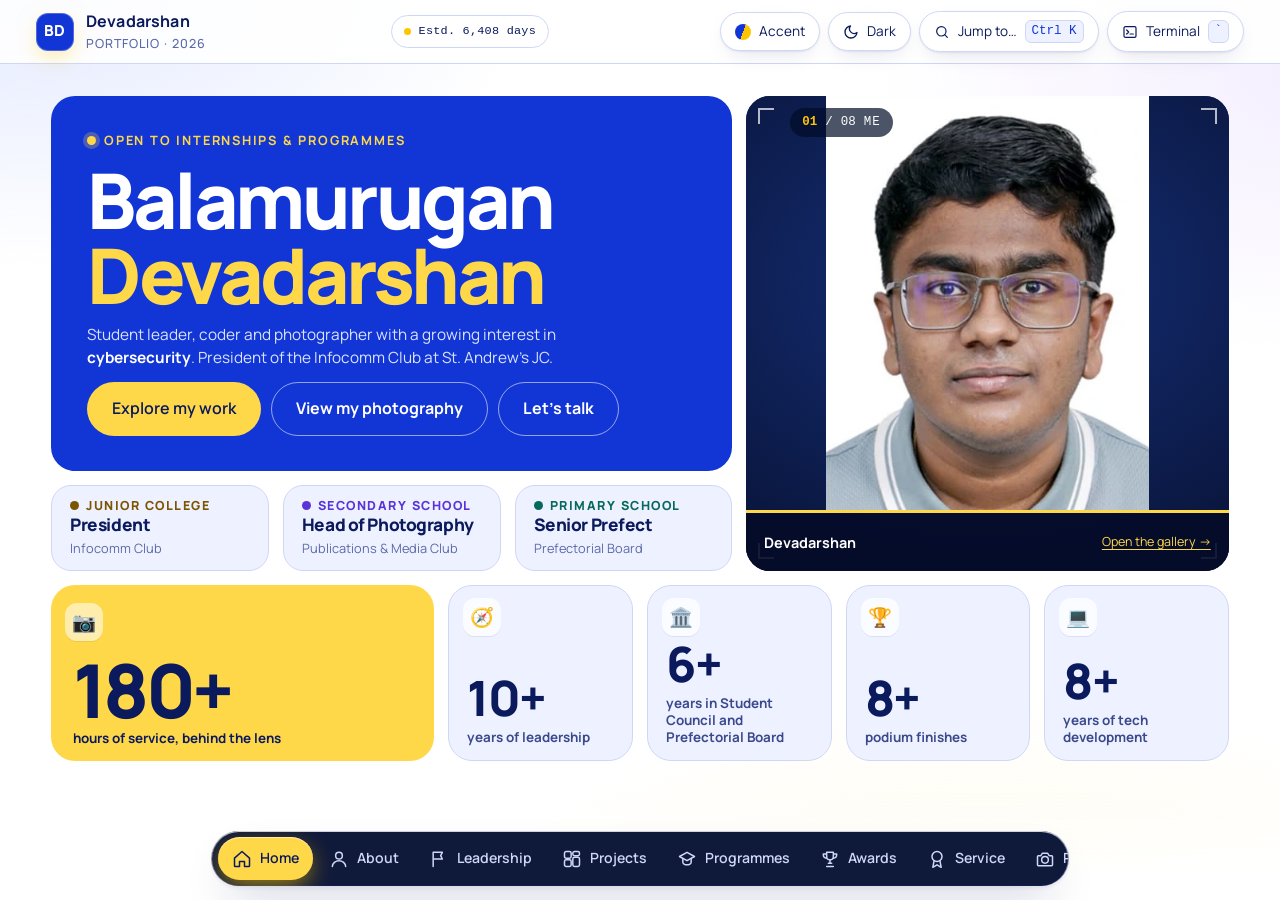
==== index.html @ d64612cb "Projects: add a colour and icon for each repository" ====
<!DOCTYPE html>
<html lang="en" class="no-js">
<head>
<script>try{var s=localStorage.getItem("theme");if(s==="dark"||(!s&&matchMedia("(prefers-color-scheme: dark)").matches))document.documentElement.dataset.theme="dark"}catch(e){}</script>
<meta charset="utf-8">
<meta name="viewport" content="width=device-width, initial-scale=1, viewport-fit=cover">
<script>try{var A={royal:["#1236d6","18,54,214","#fdc500","253,197,0"],emerald:["#0a7a55","10,122,85","#ffd166","255,209,102"],violet:["#6d28d9","109,40,217","#fbbf24","251,191,36"],crimson:["#c81d3a","200,29,58","#ffd166","255,209,102"],teal:["#0e7490","14,116,144","#fb923c","251,146,60"],rose:["#be185d","190,24,93","#fcd34d","252,211,77"],slate:["#334155","51,65,85","#38bdf8","56,189,248"],amber:["#b45309","180,83,9","#fde68a","253,230,138"]},k=localStorage.getItem("accent"),c=A[k];if(c&&k!=="royal"){var s=document.documentElement.style;s.setProperty("--brand",c[0]);s.setProperty("--brand-rgb",c[1]);s.setProperty("--pop",c[2]);s.setProperty("--pop-rgb",c[3]);s.setProperty("--c1",c[0]);s.setProperty("--c3",c[2])}}catch(e){}</script>
<script>document.documentElement.className='js';try{if(localStorage.getItem("look")!=="classic")document.documentElement.classList.add("px")}catch(e){document.documentElement.classList.add("px")}</script>
<title>Balamurugan Devadarshan | Portfolio: Python, cybersecurity &amp; leadership</title>
<meta name="description" content="Portfolio of Balamurugan Devadarshan (Devadarshan), a Singaporean student at St. Andrew's Junior College, President of the Infocomm Club. Python, cybersecurity, public speaking, photography and a decade of student leadership.">
<meta name="author" content="Balamurugan Devadarshan">
<meta name="keywords" content="Balamurugan Devadarshan, Devadarshan, portfolio, Singapore student, Python, cybersecurity, CTF, Infocomm Club, St. Andrew's Junior College, SG Wayfinder, Casebook 221B, Crack the Password, Focal">
<meta name="theme-color" media="(prefers-color-scheme: light)" content="#ffffff"><meta name="theme-color" media="(prefers-color-scheme: dark)" content="#060b1f"><meta name="color-scheme" content="light dark">
<link rel="apple-touch-icon" href="assets/apple-touch-icon.png">
<link rel="canonical" href="https://devadd2105-max.github.io/">
<link rel="icon" href="assets/favicon.svg" type="image/svg+xml">
<meta property="og:type" content="website">
<meta property="og:site_name" content="Balamurugan Devadarshan">
<meta property="og:title" content="Balamurugan Devadarshan | Portfolio">
<meta property="og:description" content="Python, cybersecurity and leadership. Student at St. Andrew's Junior College, President of the Infocomm Club.">
<meta property="og:url" content="https://devadd2105-max.github.io/">
<meta property="og:image" content="https://devadd2105-max.github.io/assets/og-image.png">
<meta name="twitter:card" content="summary_large_image">
<script type="application/ld+json">
{
  "@context": "https://schema.org",
  "@type": "Person",
  "name": "Balamurugan Devadarshan",
  "alternateName": "Devadarshan",
  "url": "https://devadd2105-max.github.io/",
  "image": "https://devadd2105-max.github.io/moments/devadarshan-portrait.webp",
  "jobTitle": "Student",
  "description": "Student at St. Andrew's Junior College, Singapore. President of the Infocomm Club with an interest in Python, cybersecurity and leadership.",
  "nationality": "Singaporean",
  "alumniOf": [
    { "@type": "CollegeOrUniversity", "name": "St. Andrew's Junior College" },
    { "@type": "School", "name": "Swiss Cottage Secondary School" }
  ],
  "sameAs": ["https://github.com/devadd2105-max"],
  "knowsAbout": ["Python", "Cybersecurity", "Capture the flag", "Leadership", "Photography", "Public speaking"]
}
</script>
<link rel="preconnect" href="https://fonts.googleapis.com"><link rel="preconnect" href="https://fonts.gstatic.com" crossorigin><link rel="stylesheet" href="https://fonts.googleapis.com/css2?family=Manrope:wght@400;500;600;700;800&display=swap">
<link rel="stylesheet" href="style.css?v=fast19">
<link rel="stylesheet" href="polish.css?v=fast19">
</head>
<body>
<a class="skip" href="#main">Skip to content</a>
<canvas id="net" aria-hidden="true"></canvas>

<header class="topbar">
  <a class="brand" href="#home" data-go="home" aria-label="Balamurugan Devadarshan, home">
    <span class="logo">BD</span>
    <span>Devadarshan<small>Portfolio · 2026</small></span>
  </a>
  <span class="est mono" id="est" title="Days since 21 May 2009" aria-label="Established 21 May 2009" hidden><span class="vdot" aria-hidden="true"></span><span id="estt"></span></span>
  <div class="tools">
    <div class="acc"><button class="ibtn" type="button" id="accBtn" aria-label="Choose accent colour" aria-expanded="false" aria-controls="accPop"><span class="acc-dot" aria-hidden="true"></span><span class="lbl">Accent</span></button><div class="acc-pop" id="accPop" role="dialog" aria-label="Accent colour"><h4>Pick your accent</h4><div class="acc-grid" id="accGrid"></div><p class="acc-name" id="accName">Royal</p></div></div>
    <button class="ibtn" type="button" id="themeBtn" aria-label="Switch to dark mode" aria-pressed="false"><svg class="i-moon" viewBox="0 0 24 24" width="16" height="16" fill="none" stroke="currentColor" stroke-width="2" stroke-linecap="round" stroke-linejoin="round" aria-hidden="true"><path d="M21 12.8A9 9 0 1 1 11.2 3a7 7 0 0 0 9.8 9.8z"/></svg><svg class="i-sun" viewBox="0 0 24 24" width="16" height="16" fill="none" stroke="currentColor" stroke-width="2" stroke-linecap="round" stroke-linejoin="round" aria-hidden="true"><circle cx="12" cy="12" r="4"/><path d="M12 2v2M12 20v2M4.9 4.9l1.4 1.4M17.7 17.7l1.4 1.4M2 12h2M20 12h2M4.9 19.1l1.4-1.4M17.7 6.3l1.4-1.4"/></svg><span class="lbl">Dark</span></button>
    <button class="ibtn" type="button" id="openPal" aria-label="Open command menu"><svg class="" viewBox="0 0 24 24" fill="none" stroke="currentColor" stroke-width="1.8" stroke-linecap="round" stroke-linejoin="round" aria-hidden="true"><circle cx="11" cy="11" r="7"/><path d="M20 20l-4-4"/></svg><span class="lbl">Jump to…</span><kbd>Ctrl K</kbd></button>
    <button class="ibtn" type="button" id="openTerm" aria-label="Open terminal" aria-expanded="false" aria-controls="drawer"><svg class="" viewBox="0 0 24 24" fill="none" stroke="currentColor" stroke-width="1.8" stroke-linecap="round" stroke-linejoin="round" aria-hidden="true"><rect x="3" y="4" width="18" height="16" rx="2"/><path d="M7 9l3 3-3 3M12 15h5"/></svg><span class="lbl">Terminal</span><kbd>`</kbd></button>
  </div>
</header>

<main id="main" class="app">

<!-- ============ HOME ============ -->
<section tabindex="-1" class="view active" id="home" data-title="Home" aria-labelledby="hero-title">
  <div class="wrap home">
    <div class="bh">
      <div class="bt bt-name">
        <p class="status"><span class="dot"></span> Open to internships &amp; programmes</p>
        <h1 class="name" id="hero-title"><span class="a" data-scr>Balamurugan</span> <span class="b" data-scr>Devadarshan</span></h1>
        <p class="lead">Student leader, coder and photographer with a growing interest in <strong>cybersecurity</strong>. President of the Infocomm Club at St. Andrew's JC.</p>
        <div class="actions">
          <a class="btn primary mag" href="#projects" data-go="projects">Explore my work</a>
          <a class="btn ghost mag" href="#photography" data-go="photography">View my photography</a>
          <a class="btn ghost mag" href="#contact" data-go="contact">Let's talk</a>
        </div>
      </div>
      <figure class="vf bt-photo" id="vf">
        <div class="vf-frame tilt"><div class="vf-bd" id="vfbd" aria-hidden="true"></div>
          <img class="vfi on" src="moments/devadarshan-portrait.webp" alt="Portrait of Balamurugan Devadarshan in school blazer and tie" style="object-fit:contain;object-position:50% 40%;background:#fff" data-l="Me" data-t="Devadarshan" width="405" height="523" fetchpriority="high" decoding="async"><img class="vfi" src="moments/me-boat.webp" alt="Devadarshan on a mangrove boat tour" style="object-position:50% 42%" data-l="Me" data-t="On a mangrove tour" loading="lazy" decoding="async"><img class="vfi app" src="moments/app-clearway.webp" alt="Screenshot of Clearway, a lunar landing-site planner comparing sites by sunlight and Earth link" style="object-position:50% 50%" data-l="Project" data-t="Clearway · NASA Space Apps 2026" data-go="projects" data-link="See the project" loading="lazy" decoding="async"><img class="vfi" src="photography/best-jellyfish-sm.webp" alt="A swirl of sea nettle jellyfish glowing against a black aquarium" style="object-position:50% 50%" data-l="Featured" data-t="Jellyfish" loading="lazy" decoding="async"><img class="vfi app" src="moments/app-sgwayfinder.webp" alt="Title screen of SG Wayfinder, a Singapore navigation game with a train-line map graphic" style="object-position:50% 50%" data-l="Project" data-t="SG Wayfinder" data-go="projects" data-link="See the project" loading="lazy" decoding="async"><img class="vfi" src="photography/best-clownfish-sm.webp" alt="A clownfish facing the camera against a soft blue background" style="object-position:50% 40%" data-l="Featured" data-t="Clownfish" loading="lazy" decoding="async"><img class="vfi" src="photography/best-bw-tree-sm.webp" alt="Black and white view up into a Supertree walkway at night" style="object-position:50% 50%" data-l="Featured" data-t="Supertree, in black and white" loading="lazy" decoding="async"><img class="vfi" src="photography/temple-gopuram-sm.webp" alt="Colourful sculpted gopuram of a Hindu temple against a deep blue sky" style="object-position:50% 50%" data-l="Heritage" data-t="Gopuram" loading="lazy" decoding="async">
          <i class="cb tl"></i><i class="cb tr"></i><i class="cb bl"></i><i class="cb br"></i>
          <span class="thirds" aria-hidden="true"></span>
          <span class="vf-top mono"><b id="vfn">01</b>/<span id="vfc">08</span> <em id="vfl">Me</em></span>
          <figcaption class="vf-cap"><b id="vft">Devadarshan</b><a href="#photography" data-go="photography">Open the gallery &rarr;</a></figcaption>
          <span class="vf-bar" aria-hidden="true"><i id="vfb"></i></span>
        </div>
      </figure>
      <ul class="bt-roles" aria-label="Featured leadership roles">
        <li><button type="button" class="rcard" data-go="leadership" data-role="0"><span class="mono">Junior College</span><b>President</b><span>Infocomm Club</span></button></li>
        <li><button type="button" class="rcard" data-go="leadership" data-role="3"><span class="mono">Secondary School</span><b>Head of Photography</b><span>Publications &amp; Media Club</span></button></li>
        <li><button type="button" class="rcard" data-go="leadership" data-role="8"><span class="mono">Primary School</span><b>Senior Prefect</b><span>Prefectorial Board</span></button></li>
      </ul>
      <div class="bt bt-big"><span class="em" aria-hidden="true">📷</span><b>180+</b><span class="lab">hours of service, behind the lens</span></div>
      <ul class="bt-stats" aria-label="At a glance">
        <li class="bt"><span class="em" aria-hidden="true">🧭</span><b>10+</b><span class="lab">years of leadership</span></li>
        <li class="bt"><span class="em" aria-hidden="true">🏛️</span><b>6+</b><span class="lab">years in Student Council and Prefectorial Board</span></li>
        <li class="bt"><span class="em" aria-hidden="true">🏆</span><b>8+</b><span class="lab">podium finishes</span></li>
        <li class="bt"><span class="em" aria-hidden="true">💻</span><b>8+</b><span class="lab">years of tech development</span></li>
      </ul>
    </div>
    <p class="visits" data-visits hidden aria-live="polite"><span class="vdot" aria-hidden="true"></span><span class="vtxt"></span></p>
  </div>
</section>

<!-- ============ ABOUT ============ -->
<section tabindex="-1" class="view" id="about" data-title="About" aria-labelledby="about-h">
  <div class="wrap">
    <div class="head"><p class="eyebrow mono">About</p><h2 class="vh2" id="about-h">Who am <em>I</em>?</h2></div>
    <div class="about">
      <div>
        <div class="prose">
          <p>Hi, I'm <strong>Devadarshan</strong>, a student at <strong>St. Andrew's Junior College</strong>. I'm deeply passionate about technology, and I like turning what I learn into things other people can use and enjoy.</p>
          <p>I have a Python background and a growing focus on <strong>cybersecurity</strong>, which I am keen to keep exploring through projects, competitions and, in time, national service.</p>
          <p>The thread through everything I do: I like leading people, learning how systems work, and figuring out how to keep them safe. I've led continuously since 2016, from primary school prefect to President of the Infocomm Club. Away from the screen I'm a prize-winning Tamil speaker, a photographer, a Taekwondo green belt, a beginner guitarist, an avid reader and a proud Holmesian.</p>
        </div>
        <div class="pillars">
          <div class="card"><h3>Lead</h3><p>Prefect, Student Council, class committees and now Infocomm Club President.</p></div>
          <div class="card"><h3>Build</h3><p>Python projects, web apps and games such as SG Wayfinder, Casebook 221B and Focal.</p></div>
          <div class="card"><h3>Speak</h3><p>Tamil and English speech, storytelling and event hosting.</p></div>
        </div>
        <ul class="chips" aria-label="Skills and interests"><li>Python</li><li>Cybersecurity</li><li>JavaScript</li><li>Public speaking</li><li>Team leadership</li><li>People management</li><li>Duty rotation planning</li><li>Photography</li><li>Reading</li></ul>
      </div>
      <div class="aside"><figure class="card portrait"><img src="moments/devadarshan-portrait.webp" width="413" height="531" alt="Portrait of Balamurugan Devadarshan, wearing glasses and a grey polo shirt" decoding="async" fetchpriority="low"><figcaption><b>Balamurugan Devadarshan</b><span>St. Andrew's Junior College, Singapore</span></figcaption></figure><div class="card code" aria-label="Profile as code">
        <div class="hud-bar"><i></i><i></i><i></i><span>profile.py</span></div>
<pre class="mono"><span class="c"># profile.py</span>
<span class="kw">class</span> <span class="fn">Devadarshan</span>:
    school   = <span class="s">"St. Andrew's JC"</span>
    leads    = <span class="s">"Infocomm Club"</span>
    language = <span class="s">"Python"</span>
    focus    = [<span class="s">"cybersecurity"</span>,
                <span class="s">"leadership"</span>]
    goal     = <span class="s">"cybersecurity and technology"</span>

    <span class="kw">def</span> <span class="fn">available</span>(self):
        <span class="kw">return</span> <span class="s">"internships, programmes"</span>

<span class="c">&gt;&gt;&gt;</span> Devadarshan().available()
<span class="ok">'internships, programmes'</span></pre>
      </div></div>
    </div>
    <div class="me-grid">
      <div class="card edu">
        <span class="lab mono">Education</span>
        <ul class="edu-l">
          <li><b>St. Andrew's Junior College</b><small class="mono">2026 &ndash; present</small><span>H2 Chemistry, H2 Mathematics, H2 Physics, H1 Economics, H1 General Paper</span></li>
          <li><b>Swiss Cottage Secondary School</b><small class="mono">2022 &ndash; 2025</small></li>
          <li><b>Dazhong Primary School</b><small class="mono">to 2021</small></li>
        </ul>
      </div>
      <div class="card mm">
        <span class="lab mono">What makes me, me</span>
        <div class="fchips tabs" role="tablist" aria-label="About me" id="mmt">
          <button type="button" role="tab" aria-selected="true" aria-controls="mm0" id="mt0">Interests</button>
          <button type="button" role="tab" aria-selected="false" aria-controls="mm1" id="mt1">Strengths</button>
          <button type="button" role="tab" aria-selected="false" aria-controls="mm2" id="mt2">Aspirations</button>
          <button type="button" role="tab" aria-selected="false" aria-controls="mm3" id="mt3">Values</button>
        </div>
        <div class="tpanel" role="tabpanel" id="mm0" aria-labelledby="mt0"><ul class="chips"><li>Python &amp; building things</li><li>Cybersecurity &amp; CTFs</li><li>Photography</li><li>Tamil speech</li><li>Reading</li><li>Sherlock Holmes</li><li>Guitar</li><li>Taekwondo</li><li>Swimming</li></ul></div>
        <div class="tpanel" role="tabpanel" id="mm1" aria-labelledby="mt1" hidden><ul class="pts">
          <li><b>Leading people.</b> President of the Infocomm Club, Head of Photography, Student Council, Senior Prefect. <a href="#leadership" data-go="leadership">See the roles &rarr;</a></li>
          <li><b>Building.</b> Clearway, SG Wayfinder, Casebook 221B, Crack the Password and Focal, all with no dependencies to install. <a href="#projects" data-go="projects" data-tab="1">See the code &rarr;</a></li>
          <li><b>Speaking.</b> First Prize at Literary Confluence, Tamil speech podiums, emcee at the JC Cyber Sports Day. <a href="#awards" data-go="awards">See the awards &rarr;</a></li>
          <li><b>Teaching.</b> I taught juniors photography, co-created Capture Beginnings and run a Python and cybersecurity session.</li>
        </ul></div>
        <div class="tpanel" role="tabpanel" id="mm2" aria-labelledby="mt2" hidden><p>To study and work in <strong>cybersecurity and technology</strong>, with an open mind about where it leads. Next steps: finish my Sentinel coursework and a first internship or programme, work through the Google Cybersecurity Certificate, CS50 and TryHackMe paths, and keep growing the Infocomm Club.</p></div>
        <div class="tpanel" role="tabpanel" id="mm3" aria-labelledby="mt3" hidden><ul class="pts">
          <li><b>Service.</b> Volunteering, the Welfare Committee, and the Serving Beyond Self Award.</li>
          <li><b>Perseverance.</b> The Perseverance Award for refining a prototype again and again.</li>
          <li><b>Sharing what I learn.</b> Termly Science Ambassador sharings, photography lessons and Infocomm sessions.</li>
        </ul></div>
        <blockquote class="refl">As Head of Photography I tried to cultivate my juniors' love for photography as much as their technique. I think good teams run on shared love for the work, not just instructions.</blockquote>
      </div>
    </div>
    <div class="beyond" aria-label="Beyond the screen">
      <div class="card"><span class="lab mono">Speech</span><h3>Tamil speech</h3><p>Won many Tamil speech competitions. Best results: First Prize at Literary Confluence and a podium finish at Navarasa Maedai.</p></div>
      <div class="card"><span class="lab mono">Active &amp; musical</span><h3>Taekwondo, swimming and guitar</h3><p>Green Belt in Taekwondo, a Silver Certificate in swimming, and a beginner guitarist.</p></div>
      <div class="card"><span class="lab mono">Books</span><h3>Avid reader</h3><p>Always in the middle of a book, from cricket and business to cybersecurity and crime.</p></div>
      <div class="card"><span class="lab mono">Fandom</span><h3>Proud Holmesian</h3><p>A devoted Sherlock Holmes fan, and always up for a mystery.</p></div>
    </div>
  </div>
</section>

<!-- ============ LEADERSHIP ============ -->
<section tabindex="-1" class="view" id="leadership" data-title="Leadership" aria-labelledby="lead-h">
  <div class="wrap">
    <div class="head lh"><div><p class="eyebrow mono">Leadership</p><h2 class="vh2" id="lead-h">A decade of leading, <em>in order</em></h2>
    <p class="sub">Pick a role to open it. Each bar shows the years I held it. Arrow keys also work.</p></div>
    <ul class="kstats" aria-label="Leadership at a glance"><li><b>10+</b><span>years leading</span></li><li><b>180+</b><span>hours of service behind the lens</span></li><li><b>50+</b><span>hours planning duties and guiding juniors</span></li><li><b>6+</b><span>years in Student Council and Prefectorial Board</span></li></ul></div>
    <div class="md">
      <div class="railwrap"><ul class="stagekey" aria-label="School stages"><li data-s="p">Primary</li><li data-s="s">Secondary</li><li data-s="j">Junior College</li></ul><div class="axis mono" aria-hidden="true"><span data-s="p">2016</span><span data-s="s">2022</span><span data-s="j">2026</span><i class="scale"></i></div>
      <div class="rl" role="tablist" aria-label="Leadership roles" aria-orientation="vertical" id="rl"><button type="button" role="tab" id="lt0" class="fav" aria-controls="lp0" aria-selected="true" tabindex="0"><small>2026 – Present</small><b>President, Infocomm Club</b><span class="trk" aria-hidden="true"><i style="left:90.91%;width:9.09%"></i></span></button><button type="button" role="tab" id="lt1" aria-controls="lp1" aria-selected="false" tabindex="-1"><small>2026</small><b>ChrySAlis 2026</b><span class="trk" aria-hidden="true"><i style="left:90.91%;width:9.09%"></i></span></button><button type="button" role="tab" id="lt2" aria-controls="lp2" aria-selected="false" tabindex="-1"><small>2018 – 2026</small><b>Class Committee roles</b><span class="trk" aria-hidden="true"><i style="left:18.18%;width:81.82%"></i></span></button><button type="button" role="tab" id="lt3" class="fav" aria-controls="lp3" aria-selected="false" tabindex="-1"><small>2024 – 2025</small><b>Head of Photography</b><span class="trk" aria-hidden="true"><i style="left:72.73%;width:18.18%"></i></span></button><button type="button" role="tab" id="lt4" aria-controls="lp4" aria-selected="false" tabindex="-1"><small>2022 – 2025</small><b>Student Council Member</b><span class="trk" aria-hidden="true"><i style="left:54.55%;width:36.36%"></i></span></button><button type="button" role="tab" id="lt5" aria-controls="lp5" aria-selected="false" tabindex="-1"><small>2023 – 2025</small><b>Science Ambassador</b><span class="trk" aria-hidden="true"><i style="left:63.64%;width:27.27%"></i></span></button><button type="button" role="tab" id="lt6" aria-controls="lp6" aria-selected="false" tabindex="-1"><small>2024</small><b>Capture Beginnings (SIP)</b><span class="trk" aria-hidden="true"><i style="left:72.73%;width:9.09%"></i></span></button><button type="button" role="tab" id="lt7" aria-controls="lp7" aria-selected="false" tabindex="-1"><small>2022 – 2024</small><b>Debate, Member</b><span class="trk" aria-hidden="true"><i style="left:54.55%;width:27.27%"></i></span></button><button type="button" role="tab" id="lt8" class="fav" aria-controls="lp8" aria-selected="false" tabindex="-1"><small>2016 – 2021</small><b>Senior Prefect</b><span class="trk" aria-hidden="true"><i style="left:0.00%;width:54.55%"></i></span></button></div></div>
      <div class="pwrap"><article class="card panel hasph" role="tabpanel" id="lp0" aria-labelledby="lt0" ><div class="pbody"><div class="ph"><div><span class="when">2026 – Present</span><h3>President, Infocomm Club</h3><p class="where mono">St. Andrew's Junior College</p></div><div class="kn"><div><b>Now</b><span>current role</span></div></div></div><p>Leading the club, including hands-on sessions that introduce students to Python and cybersecurity, and running the club's showcase and outreach activities.</p><ul class="pts"><li><b>Overall Lead, Discovery Fortnight (24 Nov 2026):</b> planned and led the club's 90-minute Python + cybersecurity session, where students built their own password checker</li><li>Planning for hosting a visiting school on 12 Jan 2027</li><li><a href="#programmes" data-go="programmes">See the photos and reflection &rarr;</a></li></ul></div><figure class="pf"><img src="moments/prev-president.webp" alt="With the previous Infocomm Club President"><figcaption>With the previous Infocomm Club President</figcaption></figure><figure class="pf team"><img src="moments/infocomm-team.webp" style="width:100%;height:auto;object-fit:cover;aspect-ratio:4/3;max-height:480px" alt="The Infocomm Club team in black SAINTS Infocomm shirts on the school stands, with the President at the centre of the front row" width="1500" height="1125"><figcaption>The Infocomm Club team</figcaption></figure><figure class="pf excos"><img src="moments/infocomm-excos.webp" style="width:100%;height:auto;object-fit:cover;aspect-ratio:16/9" alt="The President with two Infocomm Club ICs in SAINTS Infocomm shirts, one giving thumbs up and one a peace sign" width="1600" height="739"><figcaption>With two Infocomm Club ICs</figcaption></figure><figure class="pf team"><img src="moments/df-group.webp" style="width:100%;height:auto;object-fit:cover;aspect-ratio:4/3;max-height:480px" alt="The Discovery Fortnight group with the Infocomm Club ICs and teacher in the computer lab" width="1400" height="1050"><figcaption>Discovery Fortnight, 24 Nov 2026: I was Overall Lead</figcaption></figure><figure class="pf"><img src="moments/df-present-1.webp" alt="Presenting the password checker build to students" width="1365" height="1024"><figcaption>Leading the session</figcaption></figure><figure class="pf awardspic"><img src="moments/infocomm-awards.webp" style="width:100%;height:auto;object-fit:cover;aspect-ratio:4/3;max-height:560px" alt="Announcing awards at the school assembly stage, holding a phone and speaking into a microphone" width="1500" height="1126"><figcaption>Announcing awards as Infocomm Club President</figcaption></figure></article><article class="card panel hasph" role="tabpanel" id="lp1" aria-labelledby="lt1" hidden><div class="pbody"><div class="ph"><div><span class="when">2026</span><h3>ChrySAlis 2026</h3><p class="where mono">St. Andrew's Junior College</p></div></div><p>Took part in ChrySAlis 2026, an elite programme for leaders of St. Andrew's Junior College.</p></div><figure class="pf team"><img src="moments/chrysalis-group.webp" style="width:100%;height:auto;object-fit:cover;aspect-ratio:1600/1066" alt="The ChrySAlis 2026 group in navy SAINTS ChrySAlis shirts, posing together on the stands of a lecture theatre" width="1600" height="1066"><figcaption>The ChrySAlis 2026 group</figcaption></figure><figure class="pf team"><img src="moments/chrysalis-hands.webp" style="width:100%;height:auto;object-fit:cover;aspect-ratio:1600/1067" alt="The ChrySAlis 2026 group in a classroom, all making circles with their hands around their eyes, with the front row crouching" width="1600" height="1067"><figcaption>Our group photo during the programme</figcaption></figure></article><article class="card panel" role="tabpanel" id="lp2" aria-labelledby="lt2" hidden><div class="pbody"><div class="ph"><div><span class="when">2018 – 2026</span><h3>Class Committee roles</h3><p class="where mono">Swiss Cottage Secondary School and St. Andrew's JC</p></div></div><p>Class roles across primary school, secondary school and junior college.</p><ul class="pts"><li>Class committee member from 2018 in primary school</li><li>ICT / IT Rep: 2022, 2025, 2026</li><li>Biology Rep: 2024, 2025</li><li>Literature Rep: 2022, 2023</li><li>Classroom Care Ambassador: 2023</li><li>Economics Rep: 2026</li></ul></div></article><article class="card panel hasph" role="tabpanel" id="lp3" aria-labelledby="lt3" hidden><div class="pbody"><div class="ph"><div><span class="when">2024 – 2025</span><h3>Head of Photography</h3><p class="where mono">Publications &amp; Media Club, Swiss Cottage Secondary School</p></div><div class="kn"><div><b>180+</b><span>hours behind the lens</span></div><div><b>50+</b><span>hours planning duties and guiding juniors</span></div></div></div><p>Led the photography team and taught students the art of photography, cultivating their love for it as much as their technique.</p><ul class="pts"><li>Planned the duty rotations (50+ hours of planning duties and guiding juniors)</li><li>Received the club's Certificate of Distinction (26 Sep 2025)</li><li>Singapore Youth Photographer Award and Better Internet Video Challenge on my club record</li><li><a href="#photography" data-go="photography">See my photography →</a></li></ul></div><figure class="pf"><img src="moments/prev-photo-head.webp" alt="With the Head of Photography before me"><figcaption>With the Head of Photography before me</figcaption></figure></article><article class="card panel" role="tabpanel" id="lp4" aria-labelledby="lt4" hidden><div class="pbody"><div class="ph"><div><span class="when">2022 – 2025</span><h3>Student Council Member</h3><p class="where mono">Swiss Cottage Secondary School</p></div><div class="kn"><div><b>4</b><span>years of service</span></div><div><b>3</b><span>committees</span></div></div></div><p>Four years of service across three committees, and the bridge between the Publications &amp; Media Club and the Student Council.</p><ul class="pts"><li>One term on the Bonding Committee and one on the Welfare Committee</li><li>More than two years on the Events Committee</li><li>Headed a few training programmes</li><li>Helped plan SC POP and the 2022 and 2025 Graduation Nights</li><li>Served on the Backstage Crew, where planning and teamwork keep an event running smoothly</li><li><b>2023:</b> Assistant Group Leader for the Secondary 1 Orientation</li><li><b>2024:</b> Orientation Group Leader and Ops Team: Team IC, as Game Lead for Game 1 and Walkie Talkie IC for Game 2</li><li><b>2025:</b> Orientation Group Leader</li></ul></div></article><article class="card panel" role="tabpanel" id="lp5" aria-labelledby="lt5" hidden><div class="pbody"><div class="ph"><div><span class="when">2023 – 2025</span><h3>Science Ambassador</h3><p class="where mono">Swiss Cottage Secondary School</p></div><div class="kn"><div><b>3</b><span>years</span></div><div><b>5</b><span>in my compost bin group</span></div></div></div><p>Selected as a student ambassador for science, based on my Science score at the end of Secondary 1.</p><ul class="pts"><li>Compost Bin Rep: compost bin IC for a year, leading a group of 5</li><li>Carried out termly sharings</li><li>Attended all programmes</li></ul></div></article><article class="card panel" role="tabpanel" id="lp6" aria-labelledby="lt6" hidden><div class="pbody"><div class="ph"><div><span class="when">2024</span><h3>Capture Beginnings (SIP)</h3><p class="where mono">Student-initiated project, Swiss Cottage Secondary School</p></div><div class="kn"><div><b>7</b><span>lessons</span></div><div><b>30</b><span>places planned</span></div></div></div><p>Co-created a photography course for students outside the Publications &amp; Media Club, under the line <em>Framing memories, one click at a time</em>.</p><ul class="pts"><li>Seven one-hour lessons on mobile and camera photography, planned for up to 30 students in pairs</li><li>One of the lesson leaders</li><li>Sign-up and advertising: posters, broadcast messages and a hall presentation</li><li><a href="#projects" data-go="projects">Read the project details →</a></li></ul></div></article><article class="card panel" role="tabpanel" id="lp7" aria-labelledby="lt7" hidden><div class="pbody"><div class="ph"><div><span class="when">2022 – 2024</span><h3>Debate, Member</h3><p class="where mono">Swiss Cottage Secondary School</p></div><div class="kn"><div><b>3</b><span>years</span></div></div></div><p>Attended the full training programme with an external tutor and took part in mock debates.</p></div></article><article class="card panel" role="tabpanel" id="lp8" aria-labelledby="lt8" hidden><div class="pbody"><div class="ph"><div><span class="when">2016 – 2021</span><h3>Senior Prefect</h3><p class="where mono">Prefectorial Board, primary school</p></div><div class="kn"><div><b>5</b><span>years</span></div></div></div><p>Where the leadership journey started: five years on the Prefectorial Board, finishing as a Senior Prefect.</p></div></article></div>
    </div>
  </div>
</section>

<!-- ============ PROJECTS ============ -->
<section tabindex="-1" class="view" id="projects" data-title="Projects" aria-labelledby="pr-h">
  <div class="wrap">
    <div class="head"><p class="eyebrow mono">Projects</p><h2 class="vh2" id="pr-h">Things I've <em>built</em></h2>
    <p class="sub">Case studies, the real code behind them, and a live demo you can try. Most of my code is public on <a href="https://github.com/devadd2105-max" target="_blank" rel="noopener">GitHub</a>. I-Think, Pro-Board and econs-arena are private repositories.</p>
    <div class="repomini" aria-labelledby="rm-h"><div class="rm-h"><h3 id="rm-h">All 19 repositories</h3><p class="mono"><b>16</b> public &middot; <b>3</b> private &middot; last push, 2026</p></div><ul><li style="--c:#e5484d"><a class="rrow" href="https://github.com/devadd2105-max/DevSearch" target="_blank" rel="noopener"><span class="ri" aria-hidden="true">🔎</span><span class="rt"><b>DevSearch</b><small class="mono">Public · 28 Nov</small></span></a></li><li style="--c:#3b82f6"><a class="rrow" href="https://github.com/devadd2105-max/Plain-Sign" target="_blank" rel="noopener"><span class="ri" aria-hidden="true">📝</span><span class="rt"><b>Plain-Sign</b><small class="mono">Public · 28 Nov</small></span></a></li><li style="--c:#16a34a"><a class="rrow" href="https://github.com/devadd2105-max/Evolutionary-Design" target="_blank" rel="noopener"><span class="ri" aria-hidden="true">🧬</span><span class="rt"><b>Evolutionary-Design</b><small class="mono">Public · 28 Nov</small></span></a></li><li style="--c:#f59e0b"><a class="rrow" href="https://github.com/devadd2105-max/Headroom" target="_blank" rel="noopener"><span class="ri" aria-hidden="true">📊</span><span class="rt"><b>Headroom</b><small class="mono">Public · 28 Nov</small></span></a></li><li style="--c:#16a34a"><a class="rrow" href="https://github.com/devadd2105-max/Wobble-Cricket" target="_blank" rel="noopener"><span class="ri" aria-hidden="true">🏏</span><span class="rt"><b>Wobble-Cricket</b><small class="mono">Public · 28 Nov</small></span></a></li><li style="--c:#22c55e"><a class="rrow" href="https://github.com/devadd2105-max/Wobble-Cricket-Original" target="_blank" rel="noopener"><span class="ri" aria-hidden="true">🕹️</span><span class="rt"><b>Wobble-Cricket-Original</b><small class="mono">Public · 28 Nov</small></span></a></li><li style="--c:#ec4899"><a class="rrow" href="https://github.com/devadd2105-max/Focal" target="_blank" rel="noopener"><span class="ri" aria-hidden="true">📷</span><span class="rt"><b>Focal</b><small class="mono">Public · 28 Nov</small></span></a></li><li style="--c:#3b82f6"><a class="rrow" href="https://github.com/devadd2105-max/devadd2105-max.github.io" target="_blank" rel="noopener"><span class="ri" aria-hidden="true">🌐</span><span class="rt"><b>devadd2105-max.github.io</b><small class="mono">Public · 28 Nov</small></span></a></li><li style="--c:#eab308"><a class="rrow" href="https://github.com/devadd2105-max/Devadarshan-s-Python" target="_blank" rel="noopener"><span class="ri" aria-hidden="true">🐍</span><span class="rt"><b>Devadarshan-s-Python</b><small class="mono">Public · 27 Nov</small></span></a></li><li style="--c:#8b5cf6"><div class="rrow priv"><span class="ri" aria-hidden="true">🧠</span><span class="rt"><b>I-Think</b><small class="mono">Private · 26 Nov</small></span><span aria-hidden="true">&#128274;</span></div></li><li style="--c:#f59e0b"><a class="rrow" href="https://github.com/devadd2105-max/Research-Desk" target="_blank" rel="noopener"><span class="ri" aria-hidden="true">📈</span><span class="rt"><b>Research-Desk</b><small class="mono">Public · 22 Nov</small></span></a></li><li style="--c:#14b8a6"><div class="rrow priv"><span class="ri" aria-hidden="true">🏟️</span><span class="rt"><b>econs-arena</b><small class="mono">Private · 22 Nov</small></span><span aria-hidden="true">&#128274;</span></div></li><li style="--c:#06b6d4"><a class="rrow" href="https://github.com/devadd2105-max/I-Mirror" target="_blank" rel="noopener"><span class="ri" aria-hidden="true">📱</span><span class="rt"><b>I-Mirror</b><small class="mono">Public · 21 Nov</small></span></a></li><li style="--c:#8b5cf6"><div class="rrow priv"><span class="ri" aria-hidden="true">⌨️</span><span class="rt"><b>Pro-Board</b><small class="mono">Private · 21 Nov</small></span><span aria-hidden="true">&#128274;</span></div></li><li style="--c:#e5484d"><a class="rrow" href="https://github.com/devadd2105-max/Flag-Lab" target="_blank" rel="noopener"><span class="ri" aria-hidden="true">🚩</span><span class="rt"><b>Flag-Lab</b><small class="mono">Public · 20 Nov</small></span></a></li><li style="--c:#a16207"><a class="rrow" href="https://github.com/devadd2105-max/221b-casebook" target="_blank" rel="noopener"><span class="ri" aria-hidden="true">🕵️</span><span class="rt"><b>221b-casebook</b><small class="mono">Public · 19 Nov</small></span></a></li><li style="--c:#e5484d"><a class="rrow" href="https://github.com/devadd2105-max/crack-the-password" target="_blank" rel="noopener"><span class="ri" aria-hidden="true">🔑</span><span class="rt"><b>crack-the-password</b><small class="mono">Public · 19 Nov</small></span></a></li><li style="--c:#0ea5e9"><a class="rrow" href="https://github.com/devadd2105-max/sg-WayFinder" target="_blank" rel="noopener"><span class="ri" aria-hidden="true">🗺️</span><span class="rt"><b>sg-WayFinder</b><small class="mono">Public · 18 Nov</small></span></a></li><li style="--c:#7c3aed"><a class="rrow" href="https://github.com/devadd2105-max/Clearway" target="_blank" rel="noopener"><span class="ri" aria-hidden="true">🌙</span><span class="rt"><b>Clearway</b><small class="mono">Public · 15 Nov</small></span></a></li></ul></div>
    <p class="live mono" id="live" hidden><span class="vdot" aria-hidden="true"></span><span id="livet"></span></p></div>
    <div class="fchips tabs" role="tablist" aria-label="Project views" id="prt">
      <button type="button" role="tab" aria-selected="true" aria-controls="pp0" id="pt0">Case studies</button>
      <button type="button" role="tab" aria-selected="false" aria-controls="pp1" id="pt1">Code</button>
      <button type="button" role="tab" aria-selected="false" aria-controls="pp2" id="pt2">Live demo</button>
      <button type="button" role="tab" aria-selected="false" aria-controls="pp3" id="pt3">All repos</button>
    </div>

    <div class="tpanel" role="tabpanel" id="pp0" aria-labelledby="pt0">
    <div class="bento">
      <button type="button" class="card tile hero-tile t-a" data-modal="m-clear">
        <span class="tag mono">NASA Space Apps Challenge 2026 submission</span>
        <h3>Clearway</h3>
        <p>A lunar mission browser that compares candidate landing sites for survival and radio contact with Earth, built for the CLPS Lunar Mission Browser challenge.</p>
        <div class="mini"><div><b>15k+</b><span>lines of code</span></div><div><b>0</b><span>npm dependencies</span></div><div><b>Solo</b><span>team DD Engineering</span></div></div>
        <ul class="stack mono"><li>Python (standard library only)</li><li>JavaScript front end</li><li>NASA LOLA elevation data</li></ul>
        <span class="go">Open the case study</span>
      </button>
      <button type="button" class="card tile hero-tile t-b" data-modal="m-way">
        <span class="tag mono">Web game · GitHub</span>
        <h3>SG Wayfinder</h3>
        <p>A Singapore navigation game. You are dropped into Street View somewhere in Singapore with no labels, then work out where you are, plan a route and predict the journey time.</p>
        <div class="mini"><div><b>3</b><span>steps per round: locate, plan, predict</span></div><div><b>110</b><span>approx. MRT stations modelled</span></div><div><b>19</b><span>unit tests</span></div></div>
        <ul class="stack mono"><li>JavaScript (ES modules)</li><li>Hand-written map engine</li><li>OSRM routing</li><li>No build step</li></ul>
        <span class="go">Open the case study</span>
      </button>
      <button type="button" class="card tile t-i" data-modal="m-case">
        <span class="tag mono">Web game · GitHub</span>
        <h3>Casebook 221B</h3>
        <p>A Victorian detective game played as Sherlock Holmes. No menu: type anything you would say or do, and work out who stole the Marlowe Star in five days.</p>
        <ul class="stack mono"><li>JavaScript (ES modules)</li><li>Free-text parser</li><li>No build step</li></ul>
        <span class="go">Open the case study</span>
      </button>
      <button type="button" class="card tile t-j" data-modal="m-crack">
        <span class="tag mono">Security tool · Infocomm Club</span>
        <h3>Crack the Password</h3>
        <p>A browser lab that shows how fast a password falls, with a live entropy meter and a generator for ones that hold. Built for my Discovery Fortnight session.</p>
        <ul class="stack mono"><li>JavaScript</li><li>Entropy model</li><li>Runs offline in the browser</li></ul>
        <span class="go">Open the case study</span>
      </button>
      <button type="button" class="card tile t-k" data-modal="m-focal">
        <span class="tag mono">Photography tool · GitHub</span>
        <h3>Focal</h3>
        <p>A photo coach that runs in your browser. It checks framing, light, sharpness and camera settings, then draws what to fix on the picture. Your photo never leaves the page.</p>
        <ul class="stack mono"><li>JavaScript (ES modules)</li><li>Canvas image analysis</li><li>22 tests</li></ul>
        <span class="go">Open the case study</span>
      </button>
      <button type="button" class="card tile t-l" data-modal="m-ithink">
        <span class="tag mono">Remote control · private repo</span>
        <h3>I-Think</h3>
        <p>Control a Windows laptop from an iPad with no app to install. Extend your Chrome tabs onto the iPad, or mirror the whole screen and use touch to control it. Everything is encrypted end to end.</p>
        <ul class="stack mono"><li>Python (asyncio)</li><li>JavaScript in Safari</li><li>SRP + AES-256-GCM</li><li>56 tests</li></ul>
        <span class="go">Open the case study</span>
      </button>
      <button type="button" class="card tile t-m" data-modal="m-site">
        <span class="tag mono">Website · open source</span>
        <h3>This portfolio</h3>
        <p>The site you are reading. Hand-written HTML, CSS and JavaScript with no framework and no build step, with light and dark modes, a command palette and a built-in terminal.</p>
        <ul class="stack mono"><li>HTML, CSS, JavaScript</li><li>GitHub Pages</li><li>Privacy-friendly visit counter</li></ul>
        <span class="go">Open the case study</span>
      </button>
      <button type="button" class="card tile t-n" data-modal="m-flag">
        <span class="tag mono">Security training kit · GitHub</span>
        <h3>Flag Lab</h3>
        <p>A capture-the-flag practice kit I wrote for my club: 26 puzzles from easy to hard across ciphers, hidden data in images and web flaws, with built-in tools and a scoreboard.</p>
        <ul class="stack mono"><li>JavaScript (ES modules)</li><li>Python (Pillow) build script</li><li>No build step, no server</li><li>50+ tests</li></ul>
        <span class="go">Open the case study</span>
      </button>
    </div>
    </div>

    <div class="tpanel" role="tabpanel" id="pp1" aria-labelledby="pt1" hidden>
      <ul class="cstats" aria-label="Code at a glance"><li><b>25k+</b><span>lines of code across seven public repos</span></li><li><b>0</b><span>runtime dependencies</span></li><li><b>19</b><span>unit tests in SG Wayfinder</span></li><li><b>3</b><span>languages: JavaScript, Python and Java</span></li></ul>
      <div class="codelab">
        <div class="cfiles" role="tablist" aria-label="Code excerpts" aria-orientation="vertical" id="cft"><button type="button" role="tab" id="cf0" aria-controls="cc0" aria-selected="true" tabindex="0" class="mono"><b>scoring.js</b><small>SG Wayfinder</small></button><button type="button" role="tab" id="cf3" aria-controls="cc3" aria-selected="false" tabindex="-1" class="mono"><b>pgda.py</b><small>Clearway</small></button></div>
        <div class="cpanels"><div class="card code" role="tabpanel" id="cc0" aria-labelledby="cf0" ><div class="hud-bar"><i></i><i></i><i></i><span>SG Wayfinder / scoring.js</span><a href="https://github.com/devadd2105-max/sg-WayFinder/blob/HEAD/js/scoring.js" target="_blank" rel="noopener">View on GitHub &rarr;</a></div><p class="cdesc">How a guess is scored from its distance to the target. Excerpt of the real file.</p><pre><code><span class="c">// Scoring. Three parts per round, 1,000 points each.</span>

<span class="kw">export</span> <span class="kw">const</span> MAX_PER_PART = <span class="n">1000</span>;
<span class="kw">export</span> <span class="kw">const</span> MAX_PER_ROUND = MAX_PER_PART * <span class="n">3</span>;

<span class="c">/** Location: full marks within 75 m, fading with distance (1 km off is about 730). */</span>
<span class="kw">export</span> <span class="kw">function</span> <span class="fn">orientationScore</span>(distanceM) {
  <span class="kw">const</span> d = Math.<span class="fn">max</span>(<span class="n">0</span>, distanceM - <span class="n">75</span>);
  <span class="kw">return</span> Math.<span class="fn">round</span>(MAX_PER_PART * Math.<span class="fn">exp</span>(-d / <span class="n">3000</span>));
}

<span class="c">/** Prediction: relative error against the model time for the player's own route. */</span>
<span class="kw">export</span> <span class="kw">function</span> <span class="fn">predictionScore</span>(predictedMin, actualMin) {
  <span class="kw">if</span> (!Number.<span class="fn">isFinite</span>(predictedMin) || predictedMin &lt;= <span class="n">0</span>) <span class="kw">return</span> <span class="n">0</span>;
  <span class="kw">const</span> err = Math.<span class="fn">abs</span>(predictedMin - actualMin) / Math.<span class="fn">max</span>(actualMin, <span class="n">5</span>);
  <span class="kw">return</span> Math.<span class="fn">round</span>(MAX_PER_PART * Math.<span class="fn">exp</span>(-<span class="n">3.2</span> * err));
}

<span class="c">/** Plan: how close the whole journey (time plus money) is to the best-value option. */</span>
<span class="kw">export</span> <span class="kw">function</span> <span class="fn">planScore</span>(referenceValue, actualValue) {
  <span class="kw">if</span> (!(actualValue &gt; <span class="n">0</span>)) <span class="kw">return</span> <span class="n">0</span>;
  <span class="kw">const</span> ratio = Math.<span class="fn">min</span>(<span class="n">1</span>, referenceValue / actualValue);
  <span class="kw">return</span> Math.<span class="fn">round</span>(MAX_PER_PART * ratio ** <span class="n">2</span>);
}</code></pre></div><div class="card code" role="tabpanel" id="cc3" aria-labelledby="cf3" hidden><div class="hud-bar"><i></i><i></i><i></i><span>Clearway / pgda.py</span><a href="https://github.com/devadd2105-max/Clearway/blob/HEAD/tools/pgda.py" target="_blank" rel="noopener">View on GitHub &rarr;</a></div><p class="cdesc">Reads one file out of a remote zip using HTTP range requests, with the standard library only. Excerpt of the real file.</p><pre><code><span class="kw">class</span> RemoteZip:
    <span class="s">""</span><span class="s">"Read the directory of a zip on a web server and extract single members with byte-range requests
    (zip and zip64; stored or deflated members)."</span><span class="s">""</span>

    <span class="kw">def</span> <span class="fn">__init__</span>(self, url: str):
        self.url = url
        tail, self.size = <span class="fn">fetch_range</span>(url, suffix=<span class="n">65536</span> + <span class="n">22</span>)
        i = tail.<span class="fn">rfind</span>(b<span class="s">"PK\x05\x06"</span>)
        <span class="kw">if</span> i &lt; <span class="n">0</span>:
            <span class="kw">raise</span> <span class="fn">IOError</span>(<span class="s">"not a zip file (end of central directory not found)"</span>)
        _, _, _, _, n_total, cd_size, cd_off, _ = struct.<span class="fn">unpack</span>(<span class="s">"&lt;4sHHHHIIH"</span>, tail[i:i + <span class="n">22</span>])
        <span class="kw">if</span> cd_off == 0xFFFFFFFF <span class="kw">or</span> cd_size == 0xFFFFFFFF <span class="kw">or</span> n_total == 0xFFFF:
            j = tail.<span class="fn">rfind</span>(b<span class="s">"PK\x06\x07"</span>, <span class="n">0</span>, i)
            <span class="kw">if</span> j &lt; <span class="n">0</span>:
                <span class="kw">raise</span> <span class="fn">IOError</span>(<span class="s">"zip64 locator not found"</span>)
            _, _, z64_off, _ = struct.<span class="fn">unpack</span>(<span class="s">"&lt;4sIQI"</span>, tail[j:j + <span class="n">20</span>])
            z64, _ = <span class="fn">fetch_range</span>(url, z64_off, z64_off + <span class="n">55</span>)
            (_, _, _, _, _, _, _, n_total, cd_size, cd_off) = struct.<span class="fn">unpack</span>(<span class="s">"&lt;4sQHHIIQQQQ"</span>, z64[:<span class="n">56</span>])
        cd, _ = <span class="fn">fetch_range</span>(url, cd_off, cd_off + cd_size - <span class="n">1</span>)
        <span class="c"># ... central-directory entries are then parsed into self.members</span></code></pre></div></div>
      </div>
    </div>

    <div class="tpanel" role="tabpanel" id="pp2" aria-labelledby="pt2" hidden>
      <div class="labgrid">
        <div class="card labc">
          <span class="tag mono">Live demo</span>
          <h3>Password strength lab</h3>
          <p>A browser version of the activity from my Python + cybersecurity session. It runs on your device and sends nothing anywhere. Try a made-up password, never a real one.</p>
          <input id="pw" class="pwin mono" type="text" autocomplete="off" autocapitalize="off" spellcheck="false" placeholder="type a made-up password" aria-label="Made-up password to test">
          <div class="meter" aria-hidden="true"><i id="pwm"></i></div>
          <div class="pwread mono"><p>Verdict <b id="pwv">&ndash;</b></p><p>Entropy (estimate) <b id="pwe">0 bits</b></p><p>Guessing at 10 billion tries a second <b id="pwt">&ndash;</b></p></div>
          <ul class="chk" id="pwc" aria-live="polite"></ul>
        </div>
        <div class="card code" aria-label="The strength function">
          <div class="hud-bar"><i></i><i></i><i></i><span>the function behind it (script.js)</span></div>
          <pre><code>  <span class="kw">var</span> COMMON = [<span class="s">'password'</span>, <span class="s">'qwerty'</span>, <span class="s">'letmein'</span>, <span class="s">'welcome'</span>, <span class="s">'admin'</span>, <span class="s">'iloveyou'</span>, <span class="s">'monkey'</span>, <span class="s">'dragon'</span>, <span class="s">'sherlock'</span>, <span class="s">'singapore'</span>];
  <span class="kw">function</span> <span class="fn">strength</span>(pw) {
    <span class="kw">var</span> pool = <span class="n">0</span>;
    <span class="kw">if</span> (/[a-z]/.<span class="fn">test</span>(pw)) pool += <span class="n">26</span>;
    <span class="kw">if</span> (/[A-Z]/.<span class="fn">test</span>(pw)) pool += <span class="n">26</span>;
    <span class="kw">if</span> (/[<span class="n">0</span>-<span class="n">9</span>]/.<span class="fn">test</span>(pw)) pool += <span class="n">10</span>;
    <span class="kw">if</span> (/[^a-zA-Z0-<span class="n">9</span>]/.<span class="fn">test</span>(pw)) pool += <span class="n">33</span>;
    <span class="kw">var</span> bits = pw.length &amp;&amp; pool ? pw.length * Math.<span class="fn">log2</span>(pool) : <span class="n">0</span>;
    <span class="kw">var</span> low = pw.<span class="fn">toLowerCase</span>();
    <span class="kw">var</span> common = COMMON.<span class="fn">some</span>(<span class="kw">function</span> (w) { <span class="kw">return</span> low.<span class="fn">indexOf</span>(w) &gt; -<span class="n">1</span>; });
    <span class="kw">var</span> seq = /(abc|bcd|cde|<span class="n">123</span>|<span class="n">234</span>|<span class="n">345</span>|<span class="n">456</span>|<span class="n">567</span>|<span class="n">678</span>|<span class="n">789</span>|qwe|wer|ert)/i.<span class="fn">test</span>(pw);
    <span class="kw">var</span> rep = /(.)\<span class="n">1</span>\<span class="n">1</span>/.<span class="fn">test</span>(pw);
    <span class="kw">if</span> (common) bits = Math.<span class="fn">min</span>(bits, <span class="n">20</span>);
    <span class="kw">if</span> (seq) bits -= <span class="n">8</span>;
    <span class="kw">if</span> (rep) bits -= <span class="n">8</span>;
    bits = Math.<span class="fn">max</span>(<span class="n">0</span>, bits);
    <span class="kw">var</span> secs = Math.<span class="fn">pow</span>(<span class="n">2</span>, bits) / <span class="n">1e10</span>;
    <span class="kw">return</span> { bits: bits, secs: secs, common: common, seq: seq, rep: rep, pool: pool };
  }
  </code></pre>
        </div>
      </div>
      <h3 class="vh3 demos-h">More live demos</h3>
      <p class="sub">Each opens in a new tab and runs in your browser. Nothing loads until you tap it.</p>
      <div class="demos">
        <a class="card demo" href="https://devadd2105-max.github.io/sg-WayFinder/" target="_blank" rel="noopener"><b>SG Wayfinder</b><span>Find yourself in Street View, plan a route, guess the time.</span><em class="mono">Open &#8599;</em></a>
        <a class="card demo" href="https://devadd2105-max.github.io/221b-casebook/" target="_blank" rel="noopener"><b>Casebook 221B</b><span>Solve a Sherlock Holmes case in the sitting room.</span><em class="mono">Open &#8599;</em></a>
        <a class="card demo" href="https://devadd2105-max.github.io/crack-the-password/" target="_blank" rel="noopener"><b>Crack the Password</b><span>See how fast a stranger could guess a password.</span><em class="mono">Open &#8599;</em></a>
        <a class="card demo" href="https://devadd2105-max.github.io/Flag-Lab/" target="_blank" rel="noopener"><b>Flag Lab</b><span>Capture-the-flag style cipher puzzles.</span><em class="mono">Open &#8599;</em></a>
        <a class="card demo" href="https://devadd2105-max.github.io/Focal/" target="_blank" rel="noopener"><b>Focal</b><span>Photography geometry tool, in your browser.</span><em class="mono">Open &#8599;</em></a>
      </div>
    </div>

    <div class="tpanel" role="tabpanel" id="pp3" aria-labelledby="pt3" hidden>
      <p class="sub">Every repository on my <a href="https://github.com/devadd2105-max" target="_blank" rel="noopener">GitHub</a>: 16 public and 3 private. Private ones have no link.</p>
      <div class="demos">
        <a class="card demo" style="--c:#e5484d" href="https://github.com/devadd2105-max/DevSearch" target="_blank" rel="noopener"><b><i class="ri" aria-hidden="true">🔎</i> DevSearch</b><span>Evidence search for cybersecurity research. Results show the study type, where it was published and the abstract sentence closest to your search, ranked with a BM25 I wrote from scratch.</span><span class="mono" style="display:block;margin-top:8px;font-size:.72rem">Python · Flask · OpenAlex</span><em class="mono">View code &#8599;</em></a>
        <a class="card demo" style="--c:#3b82f6" href="https://github.com/devadd2105-max/Plain-Sign" target="_blank" rel="noopener"><b><i class="ri" aria-hidden="true">📝</i> Plain-Sign</b><span>An explainer for legal documents that hides personal details on your device before any AI sees the text. Works in English, Chinese, Malay and Tamil, and quotes the document for each point.</span><span class="mono" style="display:block;margin-top:8px;font-size:.72rem">JavaScript · single page</span><em class="mono">View code &#8599;</em></a>
        <a class="card demo" style="--c:#16a34a" href="https://github.com/devadd2105-max/Evolutionary-Design" target="_blank" rel="noopener"><b><i class="ri" aria-hidden="true">🧬</i> Evolutionary-Design</b><span>Breeds bridges, towers and crane arms with a genetic algorithm, then tests them against wind, rain, water and shaking. Has its own truss solver and no libraries.</span><span class="mono" style="display:block;margin-top:8px;font-size:.72rem">JavaScript · Web Worker</span><em class="mono">View code &#8599;</em></a>
        <a class="card demo" style="--c:#f59e0b" href="https://github.com/devadd2105-max/Headroom" target="_blank" rel="noopener"><b><i class="ri" aria-hidden="true">📊</i> Headroom</b><span>A Chrome extension that shows how much AI usage you have left, with a reset countdown and pace forecast. No server, no analytics, no dependencies, and a written threat model.</span><span class="mono" style="display:block;margin-top:8px;font-size:.72rem">JavaScript · Chrome extension</span><em class="mono">View code &#8599;</em></a>
        <a class="card demo" style="--c:#16a34a" href="https://github.com/devadd2105-max/Wobble-Cricket" target="_blank" rel="noopener"><b><i class="ri" aria-hidden="true">🏏</i> Wobble-Cricket</b><span>A 3D physics cricket game in plain JavaScript and WebGL 2 with no libraries. Has one and two player modes, a career mode, practice nets and a tutorial.</span><span class="mono" style="display:block;margin-top:8px;font-size:.72rem">JavaScript · WebGL 2</span><em class="mono">View code &#8599;</em></a>
        <a class="card demo" style="--c:#22c55e" href="https://github.com/devadd2105-max/Wobble-Cricket-Original" target="_blank" rel="noopener"><b><i class="ri" aria-hidden="true">🕹️</i> Wobble-Cricket-Original</b><span>The first, 2D edition of Wobble Cricket. A ragdoll batter built with Verlet integration and a spring-driven bat, on a plain HTML canvas.</span><span class="mono" style="display:block;margin-top:8px;font-size:.72rem">JavaScript · canvas</span><em class="mono">View code &#8599;</em></a>
        <a class="card demo" style="--c:#ec4899" href="https://github.com/devadd2105-max/Focal" target="_blank" rel="noopener"><b><i class="ri" aria-hidden="true">📷</i> Focal</b><span>A photo coach that runs in your browser. It checks framing, light, sharpness and camera settings, then draws what to fix on the picture. Photos never leave the page.</span><span class="mono" style="display:block;margin-top:8px;font-size:.72rem">JavaScript · canvas analysis</span><em class="mono">View code &#8599;</em></a>
        <a class="card demo" style="--c:#eab308" href="https://github.com/devadd2105-max/Devadarshan-s-Python" target="_blank" rel="noopener"><b><i class="ri" aria-hidden="true">🐍</i> Devadarshan-s-Python</b><span>A Duolingo-style Python course made by the Infocomm Club to prepare members for NOAI 2027. 50 questions across 10 lessons, with XP, hearts and streaks.</span><span class="mono" style="display:block;margin-top:8px;font-size:.72rem">JavaScript · single page</span><em class="mono">View code &#8599;</em></a>
        <a class="card demo" style="--c:#f59e0b" href="https://github.com/devadd2105-max/Research-Desk" target="_blank" rel="noopener"><b><i class="ri" aria-hidden="true">📈</i> Research-Desk</b><span>A small tool for studying stocks without real money. It has a thesis template and a paper-trade scoreboard that scores each idea against an index fund. Educational only.</span><span class="mono" style="display:block;margin-top:8px;font-size:.72rem">Python · standard library</span><em class="mono">View code &#8599;</em></a>
        <a class="card demo" style="--c:#06b6d4" href="https://github.com/devadd2105-max/I-Mirror" target="_blank" rel="noopener"><b><i class="ri" aria-hidden="true">📱</i> I-Mirror</b><span>Mirrors an Android phone&#x27;s screen to an iPad over Wi-Fi, with no laptop and no cloud. The phone runs a small secure web server and the iPad connects in Safari with a 6-digit code.</span><span class="mono" style="display:block;margin-top:8px;font-size:.72rem">Java · Android</span><em class="mono">View code &#8599;</em></a>
        <a class="card demo" style="--c:#e5484d" href="https://github.com/devadd2105-max/Flag-Lab" target="_blank" rel="noopener"><b><i class="ri" aria-hidden="true">🚩</i> Flag-Lab</b><span>A capture-the-flag practice kit written for my club: 26 puzzles across ciphers, hidden data in images and web flaws, with built-in tools and a scoreboard.</span><span class="mono" style="display:block;margin-top:8px;font-size:.72rem">JavaScript · Python build script</span><em class="mono">View code &#8599;</em></a>
        <a class="card demo" style="--c:#a16207" href="https://github.com/devadd2105-max/221b-casebook" target="_blank" rel="noopener"><b><i class="ri" aria-hidden="true">🕵️</i> 221b-casebook</b><span>A Sherlock Holmes case you solve in the sitting room at 221B Baker Street.</span><span class="mono" style="display:block;margin-top:8px;font-size:.72rem">JavaScript · web game</span><em class="mono">View code &#8599;</em></a>
        <a class="card demo" style="--c:#e5484d" href="https://github.com/devadd2105-max/crack-the-password" target="_blank" rel="noopener"><b><i class="ri" aria-hidden="true">🔑</i> crack-the-password</b><span>Shows how fast a stranger could guess a password, using the cheapest way of splitting it into common words, dates and patterns.</span><span class="mono" style="display:block;margin-top:8px;font-size:.72rem">JavaScript · no dependencies</span><em class="mono">View code &#8599;</em></a>
        <a class="card demo" style="--c:#0ea5e9" href="https://github.com/devadd2105-max/sg-WayFinder" target="_blank" rel="noopener"><b><i class="ri" aria-hidden="true">🗺️</i> sg-WayFinder</b><span>A Singapore navigation game: you are dropped into Street View with no labels, then work out where you are, plan a route and predict the journey time.</span><span class="mono" style="display:block;margin-top:8px;font-size:.72rem">JavaScript · OSRM routing</span><em class="mono">View code &#8599;</em></a>
        <a class="card demo" style="--c:#7c3aed" href="https://github.com/devadd2105-max/Clearway" target="_blank" rel="noopener"><b><i class="ri" aria-hidden="true">🌙</i> Clearway</b><span>A lunar mission browser that compares candidate landing sites for survival and radio contact with Earth. My NASA Space Apps Challenge 2026 submission.</span><span class="mono" style="display:block;margin-top:8px;font-size:.72rem">Python · JavaScript</span><em class="mono">View code &#8599;</em></a>
        <a class="card demo" style="--c:#3b82f6" href="https://github.com/devadd2105-max/devadd2105-max.github.io" target="_blank" rel="noopener"><b><i class="ri" aria-hidden="true">🌐</i> devadd2105-max.github.io</b><span>This portfolio. Hand-written HTML, CSS and JavaScript with no framework and no build step.</span><span class="mono" style="display:block;margin-top:8px;font-size:.72rem">HTML · CSS · JavaScript</span><em class="mono">View code &#8599;</em></a>
        <div class="card demo" style="--c:#8b5cf6"><b><i class="ri" aria-hidden="true">🧠</i> I-Think</b><span>Controls a Windows laptop from an iPad with nothing to install on the iPad, and everything encrypted end to end. Private while I test it.</span><span class="mono" style="display:block;margin-top:8px;font-size:.72rem">Python · JavaScript</span><em class="mono">Private repository</em></div>
        <div class="card demo" style="--c:#8b5cf6"><b><i class="ri" aria-hidden="true">⌨️</i> Pro-Board</b><span>Turns an old iPad into a keyboard for an iPad Pro. Private repository.</span><span class="mono" style="display:block;margin-top:8px;font-size:.72rem">Private</span><em class="mono">Private repository</em></div>
        <div class="card demo" style="--c:#14b8a6"><b><i class="ri" aria-hidden="true">🏟️</i> econs-arena</b><span>A gamified study site for H1 Economics revision. Private repository.</span><span class="mono" style="display:block;margin-top:8px;font-size:.72rem">Private</span><em class="mono">Private repository</em></div>
      </div>
    </div>

    <div class="more" id="m-way" data-title="SG Wayfinder">
      <span class="tag mono">Web game · open source (MIT)</span>
      <dl class="facts">
        <div><dt>The idea</dt><dd>You are dropped into Street View somewhere in Singapore with no address and no labels. Locate yourself, plan a route to a well-known destination within a budget, then predict how long the journey will take.</dd></div>
        <div><dt>How it scores</dt><dd>Each round is scored on how close your pin is, how efficient your plan is (time and fare), and how accurate your time prediction is. Ranks run from "Fresh off the plane" to "Wayfinding legend".</dd></div>
        <div><dt>Stack</dt><dd>Plain HTML, CSS and JavaScript ES modules. No build step and no dependencies. A hand-written slippy map (no map library) over OpenStreetMap and Esri imagery, OSRM for route geometry, optional Google Street View.</dd></div>
        <div><dt>My role</dt><dd>Designed and built it.</dd></div>
      </dl>
      <figure class="mfig"><img src="moments/app-wayfinder-start.webp" style="width:100%;height:auto;object-fit:cover;aspect-ratio:1280/800" alt="The SG Wayfinder start screen with a train-line style diagram of the three steps: locate, plan and predict, beside difficulty and timer options" width="1280" height="800"><figcaption>The start screen: three steps per round, with daily and free play</figcaption></figure>
      <ul class="list">
        <li>Walking, MRT, bus and taxi legs with a travel-time and fare model, five time-of-day scenarios and difficulty budgets.</li>
        <li>Seeded daily and shareable games using the Singapore date.</li>
        <li>Anti-cheat: a pin far from the true start adds a recovery leg to your journey.</li>
        <li>19 automated unit tests covering geometry, random seeding, the travel model, scoring, rounds and plan rules.</li>
        <li>About 110 stations, 37 landmarks and 55 start zones. Travel times are model estimates, not live data, and the project says so openly.</li>
      </ul>
      <div class="mact"><a class="btn primary sm" href="https://github.com/devadd2105-max/sg-WayFinder" target="_blank" rel="noopener">View on GitHub</a></div>
    </div>

    <div class="more" id="m-case" data-title="Casebook 221B">
      <span class="tag mono">Web game · open source (MIT)</span>
      <dl class="facts">
        <div><dt>The idea</dt><dd>You play Sherlock Holmes in the sitting room at 221B Baker Street, Sunday 12 October 1890. Sir Alistair Marlowe's diamond has vanished from a locked safe. You have a telegram and five days, and there is no list of choices to pick from.</dd></div>
        <div><dt>How it plays</dt><dd>Type what you would say or do: interview anyone, search the study, send Watson to the newspapers of your choice, wire Mycroft, hire the Baker Street Irregulars, tail a suspect. Name the culprit, then hand him to Lestrade or let him go. A 1000-point score and a report on the most ideal route follow.</dd></div>
        <div><dt>Stack</dt><dd>Plain HTML, CSS and JavaScript ES modules, with no build step. Witnesses are scripted through a data-driven option registry with fuzzy parsing of topic, tone, names, offers and times. It is not a live language model.</dd></div>
        <div><dt>My role</dt><dd>Designed and built it.</dd></div>
      </dl>
      <figure class="mfig"><img src="moments/app-casebook.webp" style="width:100%;height:auto;object-fit:cover;aspect-ratio:1280/800" alt="Casebook 221B showing the sitting room at 221B Baker Street, with Watson speaking, suggested actions and a text box to type anything" width="1280" height="800"><figcaption>The sitting room at 221B. Watson speaks, and you type whatever you would say or do</figcaption></figure>
      <ul class="list">
        <li>A living clock: cab fares, travel time, shop hours, people's schedules and a thief who grows wary.</li>
        <li>Typos are forgiven, and commands can be chained with a semicolon or "then".</li>
        <li>20 automated tests, plus simulations that run 100 random full playthroughs and check every accusation and verdict.</li>
      </ul>
      <div class="mact"><a class="btn primary sm" href="https://devadd2105-max.github.io/221b-casebook/" target="_blank" rel="noopener">Play it</a><a class="btn ghost sm" href="https://github.com/devadd2105-max/221b-casebook" target="_blank" rel="noopener">View on GitHub</a></div>
    </div>

    <div class="more" id="m-crack" data-title="Crack the Password">
      <span class="tag mono">Security tool · Infocomm Club</span>
      <dl class="facts">
        <div><dt>The idea</dt><dd>Built for the Infocomm Club's Discovery Fortnight session, where students write their own password checker in Python. Students enter details a stranger could read off social media, then a password, and see how quickly it would fall.</dd></div>
        <div><dt>What it shows</dt><dd>A live entropy meter with the effective value (what a smart attacker needs) beside the theoretical one (from length and character types alone). The gap between the two is the lesson. It also gives crack times under four attacks, takes the password apart into the pieces an attacker prices, and generates a stronger one.</dd></div>
        <div><dt>How it estimates</dt><dd>It prices every way of splitting the password into pieces and keeps the cheapest, in the style of zxcvbn: common-password ranks, a dictionary of about 57,000 English words, your own details, dates, sequences and keyboard walks. It is a set of explainable rules, not machine learning, and the project says its estimates are rough.</dd></div>
        <div><dt>Privacy</dt><dd>Everything runs in the browser. Nothing is sent anywhere or stored. Generated passwords use the browser's secure random generator.</dd></div>
      </dl>
      <figure class="mfig"><img src="moments/app-crack.webp" style="width:100%;height:auto;object-fit:cover;aspect-ratio:1280/1000" alt="Crack the Password showing a pretend password with its entropy score, a Very weak rating and a Cracked instantly result" width="1280" height="1000"><figcaption>A pretend password scored live: 11 bits of real strength, not the 66 it seems to have</figcaption></figure>
      <p>20 automated tests cover the engine. It runs with no build step.</p>
      <div class="mact"><a class="btn primary sm" href="https://devadd2105-max.github.io/crack-the-password/" target="_blank" rel="noopener">Try it</a><a class="btn ghost sm" href="https://github.com/devadd2105-max/crack-the-password" target="_blank" rel="noopener">View on GitHub</a></div>
    </div>

    <div class="more" id="m-focal" data-title="Focal">
      <span class="tag mono">Photography tool · open source (MIT)</span>
      <dl class="facts">
        <div><dt>The idea</dt><dd>A photo coach that builds on my photography background. Drop in a photo, optionally say what you are aiming for, and Focal checks it and draws what to fix right on the picture.</dd></div>
        <div><dt>What it checks</dt><dd>Framing techniques (thirds, golden ratio, leading lines, symmetry, negative space, headroom and more), technical faults (horizon tilt, exposure, clipping, sharpness against noise, colour cast, haze) and camera settings read from EXIF or typed in. The score is half technical, half impact, so a clean but plain picture does not score near the top.</dd></div>
        <div><dt>Stack</dt><dd>Plain JavaScript ES modules with the image analysis done on a canvas in the browser. No server, no upload and no build step. Fonts are bundled, so nothing is fetched from elsewhere.</dd></div>
        <div><dt>My role</dt><dd>Designed and built it.</dd></div>
      </dl>
      <figure class="mfig"><img src="moments/app-focal.webp" style="width:100%;height:auto;object-fit:cover;aspect-ratio:1280/900" alt="Focal analysing a tilted seaside photo, with the horizon line drawn on the picture, a score of 75 out of 100 and a list of fixes" width="1280" height="900"><figcaption>Focal drawing the tilted horizon on the photo and listing what to fix first</figcaption></figure>
      <ul class="list">
        <li>Overlays on the photo for subject, lines, horizon, focus, clipping and empty space, with editor-style keyboard shortcuts.</li>
        <li>Your stated goal changes the judging, so a deliberate dark silhouette is not marked as a mistake.</li>
        <li>Rank a whole shoot, compare two shots, crop to exact ratios, see a before and after slider, and use it offline once opened. All of it still runs in the browser.</li>
        <li>52 automated tests, including a fixed set of reference photos with the findings each must raise, and it was checked against real photos. It says openly which things it cannot judge, such as emotion and story.</li>
      </ul>
      <div class="mact"><a class="btn primary sm" href="https://devadd2105-max.github.io/Focal/" target="_blank" rel="noopener">Try it</a><a class="btn ghost sm" href="https://github.com/devadd2105-max/Focal" target="_blank" rel="noopener">View on GitHub</a></div>
    </div>

    <div class="more" id="m-ithink" data-title="I-Think">
      <span class="tag mono">Remote control · private repo</span>
      <dl class="facts">
        <div><dt>The idea</dt><dd>Use an iPad as a window onto my Windows laptop without installing an app. The laptop runs a small Python server, and the iPad just opens a page in Safari.</dd></div>
        <div><dt>Two modes</dt><dd><b>Tabs</b> extends my Chrome tabs onto the iPad so I can use them there. <b>Screen</b> mirrors the whole laptop screen and lets me control it by touch, with taps, drags, scrolling and typing.</dd></div>
        <div><dt>Security first</dt><dd>The connection uses TLS with a certificate made on the laptop. The iPad pairs by typing a short code that is never sent over the network (SRP), a second layer of AES-256-GCM encryption sits on top, and the laptop asks me to approve every new device. Codes are single use and expire, wrong guesses are limited, messages are strictly checked, and nothing I do is logged.</dd></div>
        <div><dt>Speed and quality</dt><dd>Screen mode sends only the parts of the picture that changed, captures and encodes at the same time, slows down when the iPad falls behind instead of building up delay, and sends a sharper frame when the screen goes still.</dd></div>
        <div><dt>Status</dt><dd>It works end to end on my own laptop and iPad, and I am still tuning speed and sharpness. It has 56 automated tests, including ones that drive real browser pages. The repository is private while I test it, so there is no public code link.</dd></div>
      </dl>
      <figure class="mfig"><img src="moments/app-ithink-pair.webp" style="width:100%;height:auto;object-fit:cover;aspect-ratio:1400/973" alt="The I-Think pairing page asking for the 6-digit code shown on the laptop" width="1400" height="973"><figcaption>The pairing page the iPad opens in Safari: a short code, never sent over the network</figcaption></figure>
      <figure class="mfig"><img src="moments/app-ithink-tabs.webp" style="width:100%;height:auto;object-fit:cover;aspect-ratio:1400/973" alt="I-Think in Tabs mode on a tablet, showing a laptop Chrome tab with the portfolio website open inside it" width="1400" height="973"><figcaption>Tabs mode: a Chrome tab from the laptop, shown and controlled from the iPad (captured in a test setup)</figcaption></figure>
    </div>

    <div class="more" id="m-site" data-title="This portfolio">
      <span class="tag mono">Website · open source</span>
      <dl class="facts">
        <div><dt>The idea</dt><dd>A portfolio that is quick to open, easy to search and shows real work, replacing the slide deck I used before.</dd></div>
        <div><dt>How it is built</dt><dd>Plain HTML, CSS and JavaScript with no framework and no build step, hosted free on GitHub Pages. It has light and dark modes, a command palette, a built-in terminal, and a visit counter that does not track individual visitors.</dd></div>
        <div><dt>My role</dt><dd>Designed and built it, and I keep it updated as I add projects, awards and programmes.</dd></div>
      </dl>
      <figure class="mfig"><img src="moments/app-site.webp" style="width:100%;height:auto;object-fit:cover;aspect-ratio:1280/800" alt="The home page of this portfolio with a blue hero card, a photo carousel and a row of statistics" width="1280" height="800"><figcaption>The home page of this site</figcaption></figure>
      <div class="mact"><a class="btn ghost sm" href="https://github.com/devadd2105-max/devadd2105-max.github.io" target="_blank" rel="noopener">View on GitHub</a></div>
    </div>

    <div class="more" id="m-flag" data-title="Flag Lab">
      <span class="tag mono">Security training kit · open source</span>
      <dl class="facts">
        <div><dt>The idea</dt><dd>A free practice kit for capture-the-flag (CTF) competitions, made for the Infocomm Club after placing third at Cyber Sports Day. Everything runs in the browser, so a student can start with nothing to install and no account.</dd></div>
        <div><dt>What is in it</dt><dd>26 puzzles worth 4,950 points, from 50 to 350 points each. <b>Ciphers</b>: Atbash, binary, Morse, Caesar, layered encodings, Vigenère, rail fence, XOR, substitution and affine. <b>Hidden in images</b>: file metadata, low-contrast text, data after the end of a file, bit planes and least-significant-bit messages. <b>Web flaws</b>: robots.txt, view source, URL and cookie tampering, IDOR, path traversal, SQL injection, command injection, reflected XSS and a forged login token.</dd></div>
        <div><dt>Tools and scoring</dt><dd>A cipher workbench and an image lab sit beside the puzzles, so players learn how the techniques work, not only the answer. Hints cost points, and a result code lets a club compare scores on a leaderboard.</dd></div>
        <div><dt>Safe by design</dt><dd>The vulnerable websites are small simulations running in a sealed sandbox, so nothing real is attacked and no puzzle can touch the player's browser. Flags are stored only as hashes, and progress stays in the player's own browser.</dd></div>
        <div><dt>My role</dt><dd>Designed and built it, including writing every puzzle.</dd></div>
      </dl>
      <figure class="mfig"><img src="moments/app-flaglab.webp" style="width:100%;height:auto;object-fit:cover;aspect-ratio:1280/900" alt="Flag Lab showing the challenge list sorted from easy to hard and a Vigenère cipher puzzle with the cipher workbench open" width="1280" height="900"><figcaption>A cipher puzzle with the workbench open, beside the list of challenges</figcaption></figure>
      <ul class="list">
        <li>Each category is ordered from easy to hard, so a beginner and an experienced player can both use it.</li>
        <li>The simulated browser has a page view, a source view and an editable cookie jar, and the SQL injection puzzle runs a small SQL parser, so it behaves like a real login query.</li>
        <li>More than 50 automated tests solve every puzzle the way a player would, and a real browser plays through the whole kit.</li>
      </ul>
      <div class="mact"><a class="btn primary sm" href="https://devadd2105-max.github.io/Flag-Lab/" target="_blank" rel="noopener">Play it</a><a class="btn ghost sm" href="https://github.com/devadd2105-max/Flag-Lab" target="_blank" rel="noopener">View on GitHub</a></div>
    </div>

    <div class="more" id="m-chry" data-title="ChrySAlis 2026">
      <span class="tag mono">Leaders' programme · 2026</span>
      <dl class="facts">
        <div><dt>What it is</dt><dd>An elite programme for leaders of St. Andrew's Junior College.</dd></div>
        <div><dt>My role</dt><dd>Participant, 2026.</dd></div>
      </dl>
      <figure class="mfig"><img src="moments/chrysalis-group.webp" style="width:100%;height:auto;object-fit:cover;aspect-ratio:1600/1066" alt="The ChrySAlis 2026 group in navy SAINTS ChrySAlis shirts, posing together on the stands of a lecture theatre" width="1600" height="1066"><figcaption>The ChrySAlis 2026 group</figcaption></figure>
      <figure class="mfig"><img src="moments/chrysalis-hands.webp" style="width:100%;height:auto;object-fit:cover;aspect-ratio:1600/1067" alt="The ChrySAlis 2026 group in a classroom, all making circles with their hands around their eyes, with the front row crouching" width="1600" height="1067"><figcaption>Our group photo during the programme</figcaption></figure>
    </div>

    <div class="more" id="m-clear" data-title="Clearway">
      <span class="tag mono">NASA Space Apps Challenge 2026 · open source</span>
      <dl class="facts">
        <div><dt>The question</dt><dd>Which candidate landing site gives a lander the best chance of surviving its surface mission while keeping contact with Earth?</dd></div>
        <div><dt>What it does</dt><dd>Places the Sun and Earth against each site's skyline from NASA laser-altimeter maps, then follows the consequences: sunlight, power, heaters, battery, survival, and a direct radio link. The answer is a site and a landing date, the limiting constraint, how often the plan survives when things go wrong, and how much to trust it.</dd></div>
        <div><dt>Stack</dt><dd>Python server with no external packages, and a browser front end. Uses NASA LOLA elevation data and published illumination maps.</dd></div>
        <div><dt>My role</dt><dd>Solo entrant, team DD Engineering, CLPS Lunar Mission Browser challenge (14 to 15 Nov 2026).</dd></div>
      </dl>
      <figure class="mfig"><img src="moments/app-clearway-ui.webp" style="width:100%;height:auto;object-fit:cover;aspect-ratio:900/562" alt="The Clearway planner showing a ranked comparison of lunar landing sites, with the recommended site and its survival and radio-contact results" width="900" height="562"><figcaption>The Planner view: candidate sites ranked by sunlight, darkness and Earth link</figcaption></figure>
      <p>It opens in a Simple mode with four questions and one answer, with a full Planner and a plain-language Explain mode for the classroom.</p>
      <div class="mact"><a class="btn primary sm" href="https://github.com/devadd2105-max/Clearway" target="_blank" rel="noopener">View on GitHub</a></div>
    </div>

    <div class="more" id="m-sip" data-title="Capture Beginnings">
      <span class="tag mono">Student-initiated project · Term 1, 2024</span>
      <p><em>Framing memories, one click at a time.</em></p>
      <dl class="facts">
        <div><dt>The idea</dt><dd>Help interested students outside the Publications &amp; Media Club learn the basics of photography, and go deeper into the craft, for both mobile and camera.</dd></div>
        <div><dt>The course</dt><dd>Seven one-hour lessons taught from slides, for Secondary 2 to 4 students. Planned for up to 30 students working in pairs so everyone gets time on a camera. The class was split into mobile and camera groups that swapped each lesson.</dd></div>
        <div><dt>What it covered</dt><dd>Mobile versus camera photography, ISO, shutter speed and aperture, the exposure triangle with a Kahoot quiz, drive modes and camera parts, then mobile editing in Lightroom and a mini photo walk around school.</dd></div>
        <div><dt>My role</dt><dd>Co-created the project with a classmate, in a team of three. I helped design the course, was one of the lesson leaders and helped plan the sign-up and advertising: posters, broadcast messages and a hall presentation.</dd></div>
        <div><dt>Also planned</dt><dd>A volunteering session with Lions Befrienders so participants could earn service hours.</dd></div>
      </dl>
      <figure class="mfig"><img src="moments/teaching-photography.webp" style="width:100%;height:auto;object-fit:cover;aspect-ratio:4/3" alt="Teaching photography: showing students the photo on the back of a camera" width="1400" height="1050"><figcaption>Teaching photography</figcaption></figure>
    </div>
    <div class="more" id="m-sent" data-title="Sentinel Programme">
      <span class="tag mono">Programme</span>
      <dl class="facts">
        <div><dt>Goal</dt><dd>Build a foundation in programming and networking for cybersecurity.</dd></div>
        <div><dt>Coursework</dt><dd>Python Programming 1, Python Programming 2 and Introduction to Computer Networks, completed at 100%.</dd></div>
        <div><dt>My role</dt><dd>Learner and youth volunteer, including emceeing the JC Cyber Sports Day.</dd></div>
      </dl>
    </div>
    <div class="more" id="m-ctf" data-title="Cyber Sports Day CTF Challenge 2026">
      <span class="tag mono">Competition · 2026</span>
      <p>2nd Runner-Up (Team) at the Sentinel Cyber Sports Day CTF Challenge, a hands-on capture-the-flag competition where teams solve security puzzles to collect flags.</p>
      <figure class="mfig"><img src="moments/ctf-team.webp" style="width:100%;height:auto;object-fit:cover;aspect-ratio:4/3" alt="Three teammates at the capture-the-flag competition in a lecture theatre, with laptops open" width="1400" height="1050"><figcaption>At the CTF with teammates</figcaption></figure>
    </div>
    <div class="more" id="m-cyberthon" data-title="Cyberthon 2026">
      <span class="tag mono">Competition · 2 May 2026</span>
      <p>Took part in Cyberthon, an online cybersecurity and AI competition, and received a Certificate of Participation.</p>
      <figure class="mfig"><img src="moments/cyberthon-setup-1.webp" style="width:100%;height:auto;object-fit:cover;aspect-ratio:1600/739" alt="My competition desk setup: code on the main monitor, the Cyberthon scoreboard on a tablet, a laptop, a timer and a desk calendar" width="1600" height="739"><figcaption>My desk during the competition, with the live scoreboard on the tablet</figcaption></figure>
      <figure class="mfig"><img src="moments/cyberthon-setup-2.webp" style="width:100%;height:auto;object-fit:cover;aspect-ratio:1600/739" alt="A Cyberthon challenge page open on a tablet beside a monitor with Python code and a laptop" width="1600" height="739"><figcaption>Working through a challenge</figcaption></figure>
    </div>
    <div class="more" id="m-seentu" data-title="seeNTU Python for Beginners">
      <span class="tag mono">Course · NTU CCDS · 3 Jun 2026</span>
      <p>A hands-on Python course at NTU's College of Computing and Data Science, where we learned the basics and then built a project in teams. My group of four, from four different JCs, built a password strength checker: it scores a password on length, capital and lowercase letters, digits and symbols, then rates it weak, medium or strong. Earned a certificate.</p>
      <figure class="mfig" style="max-width:420px;margin-inline:auto"><img src="moments/seentu-poster.webp" style="width:100%;height:auto;object-fit:cover;aspect-ratio:1000/1345" alt="Handwritten team poster for the Password Strength Checker project, listing the five password criteria and the weak, medium and strong score rules" width="1000" height="1345"><figcaption>Our team's plan for the Password Strength Checker</figcaption></figure>
    </div>
    <div class="more" id="m-emcee" data-title="Event Emcee, Sentinel Cyber Sports Day (JC) 2026">
      <span class="tag mono">Service · 15 Aug 2026</span>
      <p>Emceed the JC Cyber Sports Day at Raffles Institution as a Sentinel youth volunteer. It pulls together my public-speaking background and my interest in cybersecurity.</p>
      <div class="mgal"><figure class="mfig"><img src="moments/emcee-stage-1.webp" style="width:100%;height:auto;object-fit:cover;aspect-ratio:4/3" alt="Emceeing the Sentinel Cyber Sports Day with a co-emcee, reading from a tablet at the microphone" width="1400" height="1050"><figcaption>Emceeing with my co-emcee</figcaption></figure><figure class="mfig"><img src="moments/emcee-stage-2.webp" style="width:100%;height:auto;object-fit:cover;aspect-ratio:4/3" alt="Emceeing on stage with a co-emcee at the Sentinel Cyber Sports Day" width="1400" height="1050"><figcaption>On stage at the Sentinel Cyber Sports Day</figcaption></figure><figure class="mfig"><img src="moments/emcee-stage-3.webp" style="width:100%;height:auto;object-fit:cover;aspect-ratio:4/3" alt="Emceeing in front of the event schedule on the big screen at the Sentinel Cyber Sports Day" width="1400" height="1050"><figcaption>Walking through the day's programme</figcaption></figure></div>
    </div>
    <div class="more" id="m-session" data-title="Discovery Fortnight: Python + Cybersecurity session">
      <span class="tag mono">Outreach · Infocomm Club · 24 Nov 2026</span>
      <dl class="facts">
        <div><dt>My role</dt><dd>Overall Lead: planned the session, led the lesson and coordinated the ICs, the CCA members chosen to lead.</dd></div>
        <div><dt>Goal</dt><dd>Introduce students from other year groups to Python and staying safe online.</dd></div>
        <div><dt>Format</dt><dd>A 90-minute session coded in Google Colab: passwords and phishing, a Python crash course, then students built their own password-strength checker in pairs.</dd></div>
        <div><dt>Lesson slides</dt><dd><a href="assets/Python-Meets-Cybersecurity-lesson-slides.pdf" target="_blank" rel="noopener">Python Meets Cybersecurity: the 31-slide lesson deck (PDF)</a></dd></div>
        <div><dt>Extras</dt><dd>A phishing-or-real vote, a Caesar-cipher "crack the code" challenge, a passphrase battle, and a demo of my Crack the Password tool.</dd></div>
      </dl>
      <div class="mgal"><figure class="mfig"><img src="moments/df-group.webp" style="width:100%;height:auto;object-fit:cover;aspect-ratio:4/3" alt="The Discovery Fortnight group with the ICs and teacher in the computer lab, holding up the Infocomm slides on a tablet" width="1400" height="1050"><figcaption>The Discovery Fortnight group, 24 Nov 2026</figcaption></figure><figure class="mfig"><img src="moments/df-present-1.webp" style="width:100%;height:auto;object-fit:cover;aspect-ratio:4/3" alt="Presenting the four steps of the password checker build at the front of the lab" width="1365" height="1024"><figcaption>Walking through the four steps of the build</figcaption></figure><figure class="mfig"><img src="moments/df-present-2.webp" style="width:100%;height:auto;object-fit:cover;aspect-ratio:4/3" alt="Pointing to the What we do slide while presenting the club to students" width="1365" height="1024"><figcaption>Me, as President, introducing the Infocomm Club</figcaption></figure><figure class="mfig"><img src="moments/df-duo.webp" style="width:100%;height:auto;object-fit:cover;aspect-ratio:4/3" alt="Two ICs presenting the Many languages, one job slide to the class" width="1365" height="1024"><figcaption>Teaching with the ICs</figcaption></figure><figure class="mfig"><img src="moments/df-room.webp" style="width:100%;height:auto;object-fit:cover;aspect-ratio:4/3" alt="The room of students watching the Executive Committee slide" width="1365" height="1024"><figcaption>Introducing the exco</figcaption></figure><figure class="mfig"><img src="moments/df-exco.webp" style="width:100%;height:auto;object-fit:cover;aspect-ratio:4/3" alt="The four Infocomm Club ICs in SAINTS Infocomm shirts, one holding a tablet showing the intro slide" width="1400" height="1050"><figcaption>The Infocomm Club ICs</figcaption></figure></div>
      <h4>Reflection</h4>
      <p>Leading Discovery Fortnight showed me how much planning sits behind ninety minutes. I prepared the lesson, the Colab notebook and the Crack the Password demo, then shared the teaching with the ICs so students heard from several of us. Students were most engaged when they built the checker themselves with a partner, so next time I would talk less and give them longer to code. I also set up a short feedback form to learn what to improve before we host a visiting school on 12 Jan 2027.</p>
    </div>
  </div>
</section>

<!-- ============ PROGRAMMES ============ -->
<section tabindex="-1" class="view" id="programmes" data-title="Programmes" aria-labelledby="pg-h">
  <div class="wrap">
    <div class="head"><p class="eyebrow mono">Programmes &amp; events</p><h2 class="vh2" id="pg-h">Where I've <em>learned</em> and taken part</h2>
    <p class="sub">Programmes I have joined or run, and the competitions and events that came out of them. My code projects are on the <a href="#projects" data-go="projects">Projects</a> page.</p></div>
    <h3 class="grph">Programmes</h3>
    <div class="bento b2">
      <button type="button" class="card tile" data-modal="m-sent">
        <span class="tag mono">Programme</span>
        <h3>Sentinel Programme</h3>
        <p>Programming and networking foundations for cybersecurity. 100% of coursework completed; youth volunteer.</p>
        <span class="go">Details</span>
      </button>
      <button type="button" class="card tile" data-modal="m-session">
        <span class="tag mono">Discovery Fortnight · Infocomm Club</span>
        <h3>Discovery Fortnight session</h3>
        <p>Overall Lead of the Infocomm Club's 90-minute Python + cybersecurity session for students from other year groups, 24 Nov 2026. Photos and reflection inside.</p>
        <span class="go">Details</span>
      </button>
      <button type="button" class="card tile" data-modal="m-sip">
        <span class="tag mono">Student-initiated project · 2024</span>
        <h3>Capture Beginnings</h3>
        <p>A photography course I co-designed for students outside the Publications &amp; Media Club: seven lessons, mobile and camera streams, shared cameras.</p>
        <span class="go">Details</span>
      </button>
      <button type="button" class="card tile" data-modal="m-chry">
        <span class="tag mono">Leaders' programme · 2026</span>
        <h3>ChrySAlis 2026</h3>
        <p>An elite programme for leaders of St. Andrew's Junior College, which I took part in this year.</p>
        <span class="go">Details</span>
      </button>
      <button type="button" class="card tile" data-modal="m-seentu">
        <span class="tag mono">Course · NTU CCDS · 2026</span>
        <h3>seeNTU Python for Beginners</h3>
        <p>A Python course at NTU where my team built a password strength checker. Certificate earned.</p>
        <span class="go">Details</span>
      </button>
    </div>
    <h3 class="grph">Competitions and events</h3>
    <div class="bento b3">
      <button type="button" class="card tile" data-modal="m-ctf">
        <span class="tag mono">Competition</span>
        <h3>Cyber Sports Day CTF</h3>
        <p>2nd Runner-Up (Team), Sentinel Cyber Sports Day CTF Challenge 2026.</p>
        <span class="go">Details</span>
      </button>
      <button type="button" class="card tile" data-modal="m-cyberthon">
        <span class="tag mono">Competition</span>
        <h3>Cyberthon 2026</h3>
        <p>Online cybersecurity and AI competition, 2 May 2026.</p>
        <span class="go">Details</span>
      </button>
      <button type="button" class="card tile" data-modal="m-emcee">
        <span class="tag mono">Service</span>
        <h3>Event Emcee</h3>
        <p>Emceed the Sentinel Cyber Sports Day (JC) on 15 Aug 2026.</p>
        <span class="go">Details</span>
      </button>
    </div>
  </div>
</section>

<!-- ============ AWARDS ============ -->
<section tabindex="-1" class="view" id="awards" data-title="Awards" aria-labelledby="aw-h">
  <div class="wrap">
    <div class="head"><p class="eyebrow mono">Recognition</p><h2 class="vh2" id="aw-h">Awards &amp; <em>certificates</em></h2></div>
    <p class="count"><b id="awn">50</b> shown, including <b>11</b> podium finishes. Dates sit under each title.</p>
    <article class="certfeat card" aria-label="NASA Space Apps Challenge 2026 certificate">
      <a class="cf-img" aria-label="Open the NASA Space Apps certificate full size" href="moments/nasa-certificate.webp" target="_blank" rel="noopener"><img src="moments/nasa-certificate.webp" alt="NASA Space Apps Challenge 2026 Galactic Problem Solver certificate awarded to Balamurugan Devadarshan" width="1000" height="773" loading="lazy" decoding="async"></a>
      <div class="cf-txt">
        <span class="tag mono">Latest · 14–15 Nov 2026</span>
        <h3>Galactic Problem Solver</h3>
        <p>Certificate from the <b>2026 NASA Space Apps Challenge</b> for outstanding participation and efforts to address challenges on Earth and in space. My entry was <b>Clearway</b>, a launch-planning and space-debris screening app, built with team DD Engineering.</p>
        <div class="actions"><a class="btn primary" href="#projects" data-go="projects">See Clearway</a><a class="btn ghost" href="moments/nasa-certificate.webp" target="_blank" rel="noopener">View certificate</a></div>
      </div>
    </article>
    <div class="moments" aria-label="Moments from competitions">
      <figure><img src="moments/speech-a.webp" alt="Devadarshan giving a Tamil speech at Literary Confluence 2023" loading="lazy" decoding="async"><figcaption>Tamil speech, Literary Confluence 2023</figcaption></figure>
      <figure class="tall"><img src="moments/speech-b.webp" alt="Devadarshan in traditional dress giving a Tamil speech beside the event slide" loading="lazy" decoding="async"><figcaption>On stage in traditional dress</figcaption></figure>
      <figure><img src="moments/csd-win.webp" alt="Receiving the Cyber Sports Day CTF 2nd Runners-Up prize on stage" loading="lazy" decoding="async"><figcaption>Cyber Sports Day CTF, 2nd Runners-Up</figcaption></figure>
    </div>
    <div class="fchips" role="tablist" aria-label="Filter awards" id="awf"><button type="button" role="tab" aria-selected="true" data-f="all">All<b>50</b></button><button type="button" role="tab" aria-selected="false" data-f="podium">Podium<b>11</b></button><button type="button" role="tab" aria-selected="false" data-f="tech">Tech &amp; cyber<b>5</b></button><button type="button" role="tab" aria-selected="false" data-f="speech">Speech &amp; Tamil<b>13</b></button><button type="button" role="tab" aria-selected="false" data-f="sport">Sports &amp; swimming<b>12</b></button><button type="button" role="tab" aria-selected="false" data-f="photo">Photography &amp; media<b>3</b></button><button type="button" role="tab" aria-selected="false" data-f="learn">Character &amp; learning<b>9</b></button><button type="button" role="tab" aria-selected="false" data-f="early">Early years<b>8</b></button></div>
    <ul class="awgrid" id="awgrid">
<li class="card award prime" data-cat="learn" style="--i:32"><span class="medal p e x" aria-hidden="true">🏆</span><div><h3>Outstanding CCA Award</h3><p>CCA recognition</p><small class='mono'>2025</small><span class="top mono">Top honour</span></div></li>
<li class="card award prime" data-cat="learn" style="--i:33"><span class="medal p e x" aria-hidden="true">🦅</span><div><h3>EAGLES Award</h3><p>Edusave Award for Achievement, Good Leadership and Service · Ministry of Education · Primary 4 to 6 · Dazhong Primary School</p><span class="top mono">Top honour</span></div></li>
<li class="card award prime" data-cat="learn" style="--i:34"><span class="medal p e x" aria-hidden="true">🎓</span><div><h3>MYP Bursary Award</h3><small class='mono'>2019</small><span class="top mono">Top honour</span></div></li>
<li class="card award prime" data-cat="learn" style="--i:37"><span class="medal p e x" aria-hidden="true">🏅</span><div><h3>Serving Beyond Self Award</h3><p>Dazhong Primary School</p><small class='mono'>2021</small><span class="top mono">Top honour</span></div></li>
<li class="card award prime" data-cat="photo" style="--i:29"><span class="medal p e x" aria-hidden="true">📜</span><div><h3>Certificate of Distinction</h3><p>Publications &amp; Media Club · Swiss Cottage Secondary School</p><small class='mono'>26 Sep 2025</small><span class="top mono">Top honour</span></div></li>
<li class="card award" data-cat="tech" style="--i:0"><span class="medal p e" aria-hidden="true">🚀</span><div><h3>NASA Space Apps Challenge 2026: Galactic Problem Solver</h3><p>Certificate · outstanding participation and efforts to address challenges on Earth and in space · Clearway</p><small class='mono'>14–15 Nov 2026</small></div></li>
<li class="card award" data-cat="tech podium" style="--i:1"><span class="medal b" aria-hidden="true">3rd</span><div><h3>Cyber Sports Day CTF Challenge</h3><p>2nd Runner-Up (Team) · Sentinel Programme</p><small class='mono'>2026</small></div></li>
<li class="card award" data-cat="tech" style="--i:2"><span class="medal p e" aria-hidden="true">🛡️</span><div><h3>Cyberthon 2026</h3><p>Certificate of Participation · online cybersecurity and AI competition</p><small class='mono'>2 May 2026</small></div></li>
<li class="card award" data-cat="tech" style="--i:3"><span class="medal p e" aria-hidden="true">💻</span><div><h3>ICDL Big Data</h3><p>National Digital Explorer · ICDL Asia</p><small class='mono'>15 May 2026</small></div></li>
<li class="card award" data-cat="tech" style="--i:4"><span class="medal p e" aria-hidden="true">🐍</span><div><h3>seeNTU Python for Beginners</h3><p>Certificate · NTU CCDS</p><small class='mono'>3 Jun 2026</small></div></li>
<li class="card award" data-cat="speech podium" style="--i:5"><span class="medal g" aria-hidden="true">1st</span><div><h3>Literary Confluence: Speech Competition</h3><p>First Prize · Secondary 2 · Life Literary Association (Singapore)</p><small class='mono'>2023</small></div></li>
<li class="card award" data-cat="speech podium" style="--i:6"><span class="medal g" aria-hidden="true">1st</span><div><h3>Mother Tongue Fortnight Competition</h3><p>First Prize (Tamil) · Swiss Cottage Secondary School</p><small class='mono'>2024</small></div></li>
<li class="card award" data-cat="speech" style="--i:7"><span class="medal p e" aria-hidden="true">🏆</span><div><h3>Mother Tongue Fortnight Competition</h3><p>Short Film Making (Group) · Encouragement Prize (Tamil), trophy · Swiss Cottage Secondary School</p><small class='mono'>2024</small></div></li>
<li class="card award" data-cat="speech" style="--i:7"><span class="medal p e" aria-hidden="true">🏆</span><div><h3>Mother Tongue Fortnight Competition</h3><p>Short Film Making (Individual) · Encouragement Prize (Tamil), trophy · Swiss Cottage Secondary School</p><small class='mono'>2024</small></div></li>
<li class="card award" data-cat="speech" style="--i:8"><span class="medal p e" aria-hidden="true">🏆</span><div><h3>Mother Tongue Language Week Competition</h3><p>Trophy · Swiss Cottage Secondary School</p><small class='mono'>2022</small></div></li>
<li class="card award" data-cat="speech podium" style="--i:9"><span class="medal b" aria-hidden="true">3rd</span><div><h3>Speech in Tamil Competition</h3><p>3rd · Category E · Hong Kah North Pongal Celebration &amp; Save our Earth</p><small class='mono'>11 Jan 2020</small></div></li>
<li class="card award" data-cat="speech" style="--i:10"><span class="medal p e" aria-hidden="true">🎤</span><div><h3>Tamil Singing Competition</h3><p>Certificate of Appreciation · Tamil Language Celebration, Hong Kah North</p><small class='mono'>27 Apr 2019</small></div></li>
<li class="card award" data-cat="speech podium" style="--i:11"><span class="medal b" aria-hidden="true">3rd</span><div><h3>Tamil Story Telling Competition</h3><p>3rd Prize · Category D (P3–P4) · Pongal Celebration, Hong Kah North CCMC</p><small class='mono'>2019</small></div></li>
<li class="card award" data-cat="speech podium" style="--i:12"><span class="medal b" aria-hidden="true">3rd</span><div><h3>Thirukkural Speech Contest</h3><p>3rd Runner-Up · Hillview CC Tamil New Year</p><small class='mono'>13 May 2017</small></div></li>
<li class="card award" data-cat="speech podium" style="--i:13"><span class="medal s" aria-hidden="true">2nd</span><div><h3>Navarasa Maedai: Show-and-Tell</h3><p>1st Runner-Up · Primary 2 · Lianhua Primary &amp; Hillview IAEC</p><small class='mono'>2017</small></div></li>
<li class="card award" data-cat="speech podium" style="--i:14"><span class="medal g" aria-hidden="true">1st</span><div><h3>MTL Fortnight: Tamil Singing Competition</h3><p>1st Prize · Primary 2 · Dazhong Primary School</p><small class='mono'>2017</small></div></li>
<li class="card award" data-cat="speech" style="--i:15"><span class="medal p e" aria-hidden="true">🎭</span><div><h3>Tamil Speech &amp; Drama Programme</h3><p>Certificate of Participation · Primary 2 · Dazhong Primary School</p><small class='mono'>2017</small></div></li>
<li class="card award" data-cat="speech" style="--i:16"><span class="medal p e" aria-hidden="true">🎖️</span><div><h3>Thirukkural Competition (P1)</h3><p>Consolation · Bukit Gombak CC Tamil New Year</p><small class='mono'>23 Apr 2016</small></div></li>
<li class="card award" data-cat="sport podium" style="--i:17"><span class="medal s" aria-hidden="true">2nd</span><div><h3>PCF Hong Kah North Sports Day</h3><p>2nd Place medal</p><small class='mono'>16 May</small></div></li>
<li class="card award" data-cat="sport podium" style="--i:18"><span class="medal b" aria-hidden="true">3rd</span><div><h3>Lower Primary Sports Day: Around the World</h3><p>3rd Place · Dazhong Primary School</p><small class='mono'>2016</small></div></li>
<li class="card award" data-cat="sport podium" style="--i:19"><span class="medal s" aria-hidden="true">2nd</span><div><h3>Hong Kah North Family Sports Day</h3><p>Second Place medal</p><small class='mono'>2014</small></div></li>
<li class="card award" data-cat="sport" style="--i:20"><span class="medal p e" aria-hidden="true">🏃</span><div><h3>Lower Primary Sports Day</h3><p>Primary 2 Boys · Dazhong Primary School</p><small class='mono'>5 Oct 2017</small></div></li>
<li class="card award" data-cat="sport" style="--i:21"><span class="medal p e" aria-hidden="true">🏊</span><div><h3>STA Swimming: Water Safety Skills Bronze</h3><p>Swimming Teachers' Association</p><small class='mono'>24 Mar 2019</small></div></li>
<li class="card award" data-cat="sport" style="--i:22"><span class="medal p e" aria-hidden="true">🏊</span><div><h3>STA Swimming: 800 Metres</h3><p>Swimming Teachers' Association</p><small class='mono'>24 Mar 2019</small></div></li>
<li class="card award" data-cat="sport" style="--i:23"><span class="medal p e" aria-hidden="true">🏊</span><div><h3>STA Swimming: 600 Metres</h3><p>Swimming Teachers' Association</p><small class='mono'>18 Oct 2018</small></div></li>
<li class="card award" data-cat="sport" style="--i:24"><span class="medal p e" aria-hidden="true">🏊</span><div><h3>STA Swimming: Dolphin 2, Personal Survival</h3><p>Swimming Teachers' Association</p><small class='mono'>18 Oct 2018</small></div></li>
<li class="card award" data-cat="sport" style="--i:25"><span class="medal p e" aria-hidden="true">🏊</span><div><h3>STA Swimming: 400 Metres</h3><p>Swimming Teachers' Association</p><small class='mono'>10 Sep 2017</small></div></li>
<li class="card award" data-cat="sport" style="--i:26"><span class="medal p e" aria-hidden="true">🏊</span><div><h3>STA Swimming: Dolphin 1, Personal Survival</h3><p>Swimming Teachers' Association</p><small class='mono'>10 Sep 2017</small></div></li>
<li class="card award" data-cat="sport" style="--i:27"><span class="medal p e" aria-hidden="true">🏊</span><div><h3>STA Swimming: 25 Metres</h3><p>Swimming Teachers' Association</p><small class='mono'>13 Sep 2017</small></div></li>
<li class="card award" data-cat="sport" style="--i:28"><span class="medal p e" aria-hidden="true">🏊</span><div><h3>STA Swimming: STAnley 3 Award</h3><p>First Steps Series · Swimming Teachers' Association</p><small class='mono'>13 Sep 2017</small></div></li>
<li class="card award" data-cat="photo" style="--i:30"><span class="medal p e" aria-hidden="true">🏅</span><div><h3>Singapore Youth Photographer Award</h3><p>Publications &amp; Media Club · Head of Photography</p><small class='mono'>2024 – 2025</small></div></li>
<li class="card award" data-cat="photo" style="--i:31"><span class="medal p e" aria-hidden="true">🏅</span><div><h3>Better Internet Video Challenge</h3><p>Publications &amp; Media Club · Head of Photography</p><small class='mono'>2024 – 2025</small></div></li>
<li class="card award" data-cat="learn" style="--i:35"><span class="medal p e" aria-hidden="true">🤝</span><div><h3>Pongal Celebration 2025: Community Service</h3><p>Letter of appreciation · Hong Kah North Indian Activity Executive Committee</p><small class='mono'>8 Feb 2025</small></div></li>
<li class="card award" data-cat="learn" style="--i:36"><span class="medal p e" aria-hidden="true">🌏</span><div><h3>Glocal Perspectives Programme</h3><p>Certificate of Participation · Swiss Cottage Secondary School</p><small class='mono'>25 May 2023</small></div></li>
<li class="card award" data-cat="learn" style="--i:38"><span class="medal p e" aria-hidden="true">🔬</span><div><h3>Singapore Primary Science Olympiad</h3><p>Participation · organised by NUS High School</p><small class='mono'>2021</small></div></li>
<li class="card award" data-cat="learn" style="--i:39"><span class="medal p e" aria-hidden="true">🏅</span><div><h3>Perseverance Award</h3><p>For constantly refining the prototype · Game: Seek Shelter · Dazhong Primary School</p><small class='mono'>Primary school</small></div></li>
<li class="card award" data-cat="learn" style="--i:40"><span class="medal p e" aria-hidden="true">🌱</span><div><h3>Greenmaker Award</h3><p>For using recycled materials in the working prototype · Game: Breaking Down the Walls · Dazhong Primary School</p><small class='mono'>2021</small></div></li>
<li class="card award" data-cat="early" style="--i:41"><span class="medal p e" aria-hidden="true">🩰</span><div><h3>Primary 2 Modern Ballet (NAC AEP)</h3><p>Certificate of Participation · Viv Arch Enrichment Group</p><small class='mono'>Nov 2017</small></div></li>
<li class="card award" data-cat="early" style="--i:42"><span class="medal p e" aria-hidden="true">🏺</span><div><h3>Primary 2 Jumping Clay Programme</h3><p>Certificate of Participation · Viv Arch Enrichment Group</p><small class='mono'>Nov 2017</small></div></li>
<li class="card award" data-cat="early" style="--i:43"><span class="medal p e" aria-hidden="true">🎖️</span><div><h3>Colouring Contest</h3><p>Consolation · Hillview CC Tamil New Year</p><small class='mono'>13 May 2017</small></div></li>
<li class="card award" data-cat="early" style="--i:44"><span class="medal p e" aria-hidden="true">🎖️</span><div><h3>Family Colouring Competition (P1 &amp; P2)</h3><p>Consolation · Bukit Gombak CC Tamil New Year</p><small class='mono'>23 Apr 2016</small></div></li>
<li class="card award" data-cat="early" style="--i:45"><span class="medal p e" aria-hidden="true">📜</span><div><h3>Certificate of Achievement</h3><p>Ednoland eLearning Programme · PCF Hong Kah North Education Centre</p><small class='mono'>2015</small></div></li>
<li class="card award" data-cat="early" style="--i:46"><span class="medal p e" aria-hidden="true">📜</span><div><h3>Certificate of Achievement</h3><p>For being an exceptional and diligent learner · Tenopy</p><small class='mono'>Primary school</small></div></li>
<li class="card award" data-cat="early" style="--i:47"><span class="medal p e" aria-hidden="true">🎒</span><div><h3>Kindergarten Course Completion</h3><p>PAP Community Foundation, Hong Kah North</p><small class='mono'>Kindergarten</small></div></li>
<li class="card award" data-cat="early" style="--i:48"><span class="medal p e" aria-hidden="true">🎒</span><div><h3>Certificate of Participation</h3><p>Chua Chu Kang Town Council · PCF Kindergarten</p><small class='mono'>Kindergarten</small></div></li>
</ul>

  </div>
</section>

<!-- ============ SERVICE & INDUSTRY ============ -->
<section tabindex="-1" class="view" id="credentials" data-title="Service &amp; Industry" aria-labelledby="cr-h">
  <div class="wrap">
    <div class="head"><p class="eyebrow mono">Service, industry &amp; credentials</p><h2 class="vh2" id="cr-h">Out in the <em>real world</em></h2>
    <p class="sub">Where I have served, explored industry and earned credentials. I only list a credential as earned once I hold the certificate.</p></div>
    <div class="fchips tabs" role="tablist" aria-label="Service and industry groups" id="crt">
      <button type="button" role="tab" aria-selected="true" aria-controls="cp3" id="ct3">Industry exploration</button>
      <button type="button" role="tab" aria-selected="false" aria-controls="cp4" id="ct4">Service</button>
      <button type="button" role="tab" aria-selected="false" aria-controls="cp0" id="ct0">Earned</button>
      <button type="button" role="tab" aria-selected="false" aria-controls="cp1" id="ct1">In progress</button>
      <button type="button" role="tab" aria-selected="false" aria-controls="cp2" id="ct2">Skills</button>
    </div>

    <div class="tpanel" role="tabpanel" id="cp3" aria-labelledby="ct3"><div class="cgrid">
      <article class="card"><span class="pill">Programme</span><h3>Sentinel Programme</h3><p>Python Programming 1 and 2 and Introduction to Computer Networks, all completed at 100%. Cybersecurity foundations.</p></article>
      <article class="card wide"><span class="pill">Competition</span><h3>Cyber Sports Day CTF 2026</h3><p>2nd Runner-Up (Team). Hands-on capture-the-flag security puzzles.</p><div class="cphs"><figure class="cph"><img src="moments/csd-group.webp" alt="Devadarshan and teammates at the CTF in a lecture theatre" loading="lazy" decoding="async"><figcaption>Competing with my team</figcaption></figure><figure class="cph"><img src="moments/csd-win.webp" alt="Team receiving the 2nd Runners-Up prize on stage under the Sentinel Cyber Sports Day slide" loading="lazy" decoding="async"><figcaption>2nd Runners-Up on stage</figcaption></figure></div></article>
      <article class="card"><span class="pill">Exposure</span><h3>DIS booth at SAJC</h3><p>As lead emcee, I met Colonel Mok and other officers of the Digital and Intelligence Service (Singapore Armed Forces), and had a photo taken with them alongside the other emcees.</p><figure class="cph"><img src="moments/dis-booth.webp" alt="Devadarshan with Sentinel volunteers and Digital and Intelligence Service officers at a DIS booth" loading="lazy" decoding="async"><figcaption>With Colonel Mok at the DIS booth</figcaption></figure></article>
      <article class="card"><span class="pill">Competition</span><h3>Cyberthon 2026</h3><p>Online cybersecurity and AI competition, 2 May 2026. Certificate of Participation.</p></article>
      <article class="card"><span class="pill">Workshop</span><h3>seeNTU Python for Beginners</h3><p>NTU CCDS Python project course. Certificate, 3 Jun 2026.</p></article>
      <article class="card"><span class="pill">Course</span><h3>ICDL Big Data</h3><p>National Digital Explorer, ICDL Asia. 15 May 2026.</p></article>
      <article class="card"><span class="pill">Competition</span><h3>NASA Space Apps 2026</h3><p>Entered the CLPS Lunar Mission Browser challenge with Clearway (team DD Engineering). Received the Galactic Problem Solver certificate, 14–15 Nov 2026.</p></article>
    </div>
    <p class="note"><b>Work experience:</b> none yet. I am looking for my first internship or programme.</p></div>

    <div class="tpanel" role="tabpanel" id="cp4" aria-labelledby="ct4" hidden><div class="cgrid">
      <article class="card wide"><span class="pill">Volunteer</span><h3>Emcee, Sentinel Cyber Sports Day (JC)</h3><p>Emceed the JC Cyber Sports Day at Raffles Institution as a Sentinel youth volunteer, 15 Aug 2026. I also emcee school assemblies.</p><div class="cphs"><figure class="cph"><img src="moments/emcee-a.webp" alt="Devadarshan and a co-emcee holding microphones on stage" loading="lazy" decoding="async"><figcaption>Emceeing on stage</figcaption></figure><figure class="cph"><img src="moments/emcee-b.webp" alt="Devadarshan and a co-emcee talking on stage before the Sentinel slide" loading="lazy" decoding="async"><figcaption>Co-emcee, between segments</figcaption></figure><figure class="cph"><img src="moments/emcee-assembly.webp" alt="Devadarshan emceeing at a school assembly, holding a microphone and script beside a co-emcee" loading="lazy" decoding="async"><figcaption>Emceeing a school assembly</figcaption></figure></div></article>
      <article class="card"><span class="pill">Volunteer</span><h3>Pongal Celebration 2025</h3><p>Volunteer service with the Hong Kah North Indian Activity Executive Committee. Letter of appreciation, 8 Feb 2025.</p></article>
      <article class="card"><span class="pill">Outreach</span><h3>Infocomm Club sessions</h3><p>A hands-on Python and staying-safe-online session I design and lead for students, including a visiting school.</p></article>
      <article class="card"><span class="pill">School</span><h3>Student Council</h3><p>Welfare, Bonding and Events committees, 2022 to 2025.</p></article>
      <article class="card"><span class="pill">Environment</span><h3>Compost bin IC</h3><p>Led a group of 5 looking after the compost bin as a Science Ambassador.</p></article>
      <article class="card"><span class="pill">Award</span><h3>Serving Beyond Self Award</h3><p>Dazhong Primary School, 2021.</p></article>
    </div></div>

    <div class="tpanel" role="tabpanel" id="cp0" aria-labelledby="ct0" hidden><div class="cgrid">
      <article class="card"><span class="pill">Earned</span><h3>ICDL Big Data</h3><p>National Digital Explorer, ICDL Asia. 15 May 2026.</p></article>
      <article class="card"><span class="pill">Earned</span><h3>seeNTU Python for Beginners</h3><p>NTU CCDS, Python project course. 3 June 2026.</p></article>
      <article class="card"><span class="pill">Completed</span><h3>Sentinel Programme coursework</h3><p>Python Programming 1 and 2, Introduction to Computer Networks. 100% complete.</p></article>
      <article class="card"><span class="pill">Earned</span><h3>Cyber Sports Day CTF, 2nd Runner-Up (Team)</h3><p>Sentinel Cyber Sports Day CTF Challenge 2026.</p></article>
      <article class="card"><span class="pill">Participant</span><h3>Cyberthon 2026</h3><p>Online cybersecurity and AI competition, 2 May 2026.</p></article>
      <article class="card"><span class="pill">Earned</span><h3>Certificate of Distinction</h3><p>Publications &amp; Media Club, Swiss Cottage Secondary School. 26 Sep 2025.</p></article>
      <article class="card"><span class="pill">Completed</span><h3>Glocal Perspectives Programme</h3><p>Inclusivity, Multiculturalism and the Migrant Society modules, 2022 to 2023.</p></article>
      <article class="card"><span class="pill">Participant</span><h3>ChrySAlis 2026</h3><p>An elite programme for leaders of St. Andrew's Junior College.</p></article>
    </div></div>

    <div class="tpanel" role="tabpanel" id="cp1" aria-labelledby="ct1" hidden><div class="cgrid">
      <article class="card"><span class="pill prog">Planned</span><h3>Google Cybersecurity Certificate</h3><p>Eight courses covering Linux, SQL, Python, SIEM tools and intrusion detection.</p></article>
      <article class="card"><span class="pill prog">Planned</span><h3>CS50's Introduction to Cybersecurity</h3><p>Harvard's CS50 course on staying secure online and in code.</p></article>
      <article class="card"><span class="pill prog">Planned</span><h3>CS50P: Programming with Python</h3><p>Harvard's CS50 course in Python.</p></article>
      <article class="card"><span class="pill prog">Planned</span><h3>Fortinet NSE 1 &amp; 2</h3><p>Network security fundamentals from Fortinet.</p></article>
      <article class="card"><span class="pill prog">Planned</span><h3>Cisco Cybersecurity Essentials</h3><p>Cisco Networking Academy, Skills for All.</p></article>
      <article class="card"><span class="pill prog">Planned</span><h3>TryHackMe learning paths</h3><p>Hands-on labs, starting with the Pre-Security path.</p></article>
    </div></div>

    <div class="tpanel" role="tabpanel" id="cp2" aria-labelledby="ct2" hidden>
      <div class="skgrp"><h3>Technical</h3><ul class="chips"><li>Python</li><li>JavaScript, HTML &amp; CSS</li><li>Computer networking basics</li><li>Capture the flag (CTF)</li><li>Data fundamentals (ICDL Big Data)</li><li>Unit testing</li></ul></div>
      <div class="skgrp"><h3>Domain knowledge</h3><ul class="chips"><li>Cybersecurity fundamentals</li><li>Safe online practices</li></ul></div>
      <div class="skgrp"><h3>Leadership &amp; communication</h3><ul class="chips"><li>Team leadership</li><li>Public speaking</li><li>Event hosting</li><li>Duty rotation planning</li><li>Teaching</li><li>Photography</li></ul></div>
      <div class="skgrp"><h3>Self-initiated learning</h3><ul class="chips"><li>Building Clearway, SG Wayfinder, Casebook 221B, Crack the Password and Focal</li><li>seeNTU Python course</li><li>Reading widely</li></ul></div>
    </div>
  </div>
</section>

<!-- ============ PHOTOGRAPHY ============ -->
<section tabindex="-1" class="view" id="photography" data-title="Photography" aria-labelledby="ph-h">
  <div class="wrap">
    <div class="head"><p class="eyebrow mono">Photography</p><h2 class="vh2" id="ph-h">Singapore, <em>through my lens</em></h2>
    <p class="sub">Architecture, light and the quiet details of the city. 22 frames, with my three best shots first. Tap one to open the viewfinder, then use the arrow keys, or press <b>G</b> for the rule-of-thirds grid.</p>
    <p class="roleline"><a href="#leadership" data-go="leadership" data-role="3">Head of Photography, Publications &amp; Media Club, 2024 &ndash; 2025 &rarr;</a></p></div>
    <div class="fchips" role="tablist" aria-label="Filter photos" id="phf">
      <button type="button" role="tab" aria-selected="true" data-f="all">All</button>
      <button type="button" role="tab" aria-selected="false" data-f="featured">Featured</button>
      <button type="button" role="tab" aria-selected="false" data-f="marina">Marina Bay</button>
      <button type="button" role="tab" aria-selected="false" data-f="lilies">Water lilies</button>
      <button type="button" role="tab" aria-selected="false" data-f="supertrees">Supertrees</button>
      <button type="button" role="tab" aria-selected="false" data-f="heritage">Heritage</button>
    </div>
    <div class="masonry" id="masonry">
<figure class="shot feat" data-cat="featured"><a href="photography/best-jellyfish.webp" data-cap="Jellyfish · Featured" aria-label="Open photo: Jellyfish"><img src="photography/best-jellyfish-sm.webp" alt="A swirl of sea nettle jellyfish glowing against a black aquarium" width="900" height="600" loading="lazy" decoding="async"><span class="ftag mono">Featured</span><figcaption><b>Jellyfish</b><span>Featured</span></figcaption></a></figure><figure class="shot feat" data-cat="featured"><a href="photography/best-clownfish.webp" data-cap="Clownfish · Featured" aria-label="Open photo: Clownfish"><img src="photography/best-clownfish-sm.webp" alt="A clownfish facing the camera against a soft blue background" width="900" height="600" loading="lazy" decoding="async"><span class="ftag mono">Featured</span><figcaption><b>Clownfish</b><span>Featured</span></figcaption></a></figure><figure class="shot feat" data-cat="featured"><a href="photography/best-bw-tree.webp" data-cap="Supertree in black and white · Featured" aria-label="Open photo: Supertree in black and white"><img src="photography/best-bw-tree-sm.webp" alt="Black and white view up into a Supertree walkway at night" width="675" height="900" loading="lazy" decoding="async"><span class="ftag mono">Featured</span><figcaption><b>Supertree in black and white</b><span>Featured</span></figcaption></a></figure>
<figure class="shot" data-cat="heritage" style="animation-delay:0ms"><a href="photography/temple-gopuram.webp" data-cap="Gopuram · Heritage" aria-label="Open photo: Gopuram"><img src="photography/temple-gopuram-sm.webp" alt="Colourful sculpted gopuram of a Hindu temple against a deep blue sky" width="675" height="900" loading="lazy" decoding="async"><figcaption><b>Gopuram</b><span>Heritage</span></figcaption></a></figure>
<figure class="shot" data-cat="marina" style="animation-delay:25ms"><a href="photography/mbs-bay.webp" data-cap="Across the Bay · Marina Bay" aria-label="Open photo: Across the Bay"><img src="photography/mbs-bay-sm.webp" alt="Marina Bay Sands and its reflections across calm blue water at dusk" width="900" height="675" loading="lazy" decoding="async"><figcaption><b>Across the Bay</b><span>Marina Bay</span></figcaption></a></figure>
<figure class="shot" data-cat="lilies" style="animation-delay:50ms"><a href="photography/lily-blue.webp" data-cap="Electric Blue · Water Lilies" aria-label="Open photo: Electric Blue"><img src="photography/lily-blue-sm.webp" alt="A vivid blue water lily surrounded by rippling reflections" width="675" height="900" loading="lazy" decoding="async"><figcaption><b>Electric Blue</b><span>Water Lilies</span></figcaption></a></figure>
<figure class="shot" data-cat="supertrees" style="animation-delay:75ms"><a href="photography/tree-blue.webp" data-cap="Blue Hour · Supertrees" aria-label="Open photo: Blue Hour"><img src="photography/tree-blue-sm.webp" alt="A Supertree canopy lit in deep blue light at night" width="675" height="900" loading="lazy" decoding="async"><figcaption><b>Blue Hour</b><span>Supertrees</span></figcaption></a></figure>
<figure class="shot" data-cat="heritage" style="animation-delay:100ms"><a href="photography/boatman-river.webp" data-cap="River Watch · Heritage" aria-label="Open photo: River Watch"><img src="photography/boatman-river-sm.webp" alt="Bronze boatman statue on the Singapore River with the Fullerton Hotel behind" width="675" height="900" loading="lazy" decoding="async"><figcaption><b>River Watch</b><span>Heritage</span></figcaption></a></figure>
<figure class="shot" data-cat="marina" style="animation-delay:125ms"><a href="photography/helix-low.webp" data-cap="Ground Level · Marina Bay" aria-label="Open photo: Ground Level"><img src="photography/helix-low-sm.jpg" alt="Low-angle view of leaves on the Helix Bridge walkway with Marina Bay Sands beyond" width="675" height="900" loading="lazy" decoding="async"><figcaption><b>Ground Level</b><span>Marina Bay</span></figcaption></a></figure>
<figure class="shot" data-cat="lilies" style="animation-delay:150ms"><a href="photography/lily-dark.webp" data-cap="After Light · Water Lilies" aria-label="Open photo: After Light"><img src="photography/lily-dark-sm.webp" alt="A lone lily glowing against dark rippled water" width="675" height="900" loading="lazy" decoding="async"><figcaption><b>After Light</b><span>Water Lilies</span></figcaption></a></figure>
<figure class="shot" data-cat="supertrees" style="animation-delay:175ms"><a href="photography/tree-bw-wide.webp" data-cap="Twin Canopies · Supertrees" aria-label="Open photo: Twin Canopies"><img src="photography/tree-bw-wide-sm.webp" alt="Black and white view of two Supertrees at night" width="900" height="675" loading="lazy" decoding="async"><figcaption><b>Twin Canopies</b><span>Supertrees</span></figcaption></a></figure>
<figure class="shot" data-cat="heritage" style="animation-delay:200ms"><a href="photography/boatman-frame.webp" data-cap="Framed · Heritage" aria-label="Open photo: Framed"><img src="photography/boatman-frame-sm.webp" alt="Bronze boatman statue seen through the arm of a second statue, with the Fullerton Hotel behind" width="675" height="900" loading="lazy" decoding="async"><figcaption><b>Framed</b><span>Heritage</span></figcaption></a></figure>
<figure class="shot" data-cat="lilies" style="animation-delay:225ms"><a href="photography/lily-pair.webp" data-cap="Two Blooms · Water Lilies" aria-label="Open photo: Two Blooms"><img src="photography/lily-pair-sm.webp" alt="Two violet water lilies in warm evening light" width="900" height="675" loading="lazy" decoding="async"><figcaption><b>Two Blooms</b><span>Water Lilies</span></figcaption></a></figure>
<figure class="shot" data-cat="marina" style="animation-delay:250ms"><a href="photography/helix-walk.webp" data-cap="The Helix · Marina Bay" aria-label="Open photo: The Helix"><img src="photography/helix-walk-sm.jpg" alt="The steel arches of the Helix Bridge framed by a tree, Marina Bay Sands to the right" width="506" height="900" loading="lazy" decoding="async"><figcaption><b>The Helix</b><span>Marina Bay</span></figcaption></a></figure>
<figure class="shot" data-cat="lilies" style="animation-delay:275ms"><a href="photography/lily-city.webp" data-cap="Lilies and Skyline · Water Lilies" aria-label="Open photo: Lilies and Skyline"><img src="photography/lily-city-sm.webp" alt="Purple water lilies in sharp focus with the Marina Bay skyline softly blurred behind" width="675" height="900" loading="lazy" decoding="async"><figcaption><b>Lilies and Skyline</b><span>Water Lilies</span></figcaption></a></figure>
<figure class="shot" data-cat="supertrees" style="animation-delay:300ms"><a href="photography/tree-bw-up.webp" data-cap="Looking Up · Supertrees" aria-label="Open photo: Looking Up"><img src="photography/tree-bw-up-sm.webp" alt="Black and white upward view of a Supertree canopy" width="675" height="900" loading="lazy" decoding="async"><figcaption><b>Looking Up</b><span>Supertrees</span></figcaption></a></figure>
<figure class="shot" data-cat="lilies" style="animation-delay:325ms"><a href="photography/lily-leaves.webp" data-cap="Leaf Study · Water Lilies" aria-label="Open photo: Leaf Study"><img src="photography/lily-leaves-sm.webp" alt="Overhead view of green lily pads on dark water" width="675" height="900" loading="lazy" decoding="async"><figcaption><b>Leaf Study</b><span>Water Lilies</span></figcaption></a></figure>
<figure class="shot" data-cat="lilies" style="animation-delay:350ms"><a href="photography/lily-que.webp" data-cap="Soft Focus · Water Lilies" aria-label="Open photo: Soft Focus"><img src="photography/lily-que-sm.webp" alt="Water lilies at the pond surface in front of blurred city towers" width="675" height="900" loading="lazy" decoding="async"><figcaption><b>Soft Focus</b><span>Water Lilies</span></figcaption></a></figure>
<figure class="shot" data-cat="supertrees" style="animation-delay:375ms"><a href="photography/tree-bw-walk.webp" data-cap="Skyway · Supertrees" aria-label="Open photo: Skyway"><img src="photography/tree-bw-walk-sm.webp" alt="Black and white view of the Supertree skyway and trunk" width="675" height="900" loading="lazy" decoding="async"><figcaption><b>Skyway</b><span>Supertrees</span></figcaption></a></figure>
<figure class="shot" data-cat="lilies" style="animation-delay:400ms"><a href="photography/lily-lone.webp" data-cap="Lone Bloom · Water Lilies" aria-label="Open photo: Lone Bloom"><img src="photography/lily-lone-sm.webp" alt="A single violet lily standing among lily pads on dark water" width="675" height="900" loading="lazy" decoding="async"><figcaption><b>Lone Bloom</b><span>Water Lilies</span></figcaption></a></figure>
<figure class="shot" data-cat="lilies" style="animation-delay:425ms"><a href="photography/lily-pair-wide.webp" data-cap="Pair · Water Lilies" aria-label="Open photo: Pair"><img src="photography/lily-pair-wide-sm.webp" alt="Two purple water lilies over a field of lily pads" width="900" height="675" loading="lazy" decoding="async"><figcaption><b>Pair</b><span>Water Lilies</span></figcaption></a></figure>
<figure class="shot" data-cat="lilies" style="animation-delay:450ms"><a href="photography/lily-still.webp" data-cap="Still Water · Water Lilies" aria-label="Open photo: Still Water"><img src="photography/lily-still-sm.webp" alt="A violet lily among lily pads and sparkling reflections" width="675" height="900" loading="lazy" decoding="async"><figcaption><b>Still Water</b><span>Water Lilies</span></figcaption></a></figure>
    </div>
  </div>
</section>

<!-- ============ CONTACT ============ -->
<section tabindex="-1" class="view" id="contact" data-title="Contact" aria-labelledby="c-h">
  <div class="wrap">
    <div class="head"><p class="eyebrow mono">Contact</p><h2 class="vh2" id="c-h">Let's <em>talk</em></h2>
    <p class="sub">I'm open to internships, programmes and collaborations. Tap a card to reveal the details (this keeps them away from spam bots).</p></div>
    <div class="cg">
      <div class="card cc big" data-kind="mail" data-r="moc.liamg@nahsradaved_nagurumalab">
        <span class="lab">Professional email</span><h3>Internships, programmes &amp; opportunities</h3>
        <div class="val" aria-live="polite"></div>
        <div class="row"><button type="button" class="btn primary sm" data-act="reveal"><svg class="" viewBox="0 0 24 24" fill="none" stroke="currentColor" stroke-width="1.8" stroke-linecap="round" stroke-linejoin="round" aria-hidden="true"><rect x="3" y="5" width="18" height="14" rx="2"/><path d="M3 7l9 6 9-6"/></svg> Reveal email</button></div>
        <noscript><p class="mono">balamurugan_devadarshan [at] gmail [dot] com</p></noscript>
      </div>
      <div class="card cc" data-kind="mail" data-r="moc.liamg@avedybsemarf">
        <span class="lab">Photography email</span><h3>Photo enquiries &amp; collaborations</h3>
        <div class="val" aria-live="polite"></div>
        <div class="row"><button type="button" class="btn ghost sm" data-act="reveal"><svg class="" viewBox="0 0 24 24" fill="none" stroke="currentColor" stroke-width="1.8" stroke-linecap="round" stroke-linejoin="round" aria-hidden="true"><path d="M4 8h3l2-3h6l2 3h3a1 1 0 0 1 1 1v10a1 1 0 0 1-1 1H4a1 1 0 0 1-1-1V9a1 1 0 0 1 1-1z"/><circle cx="12" cy="13" r="4"/></svg> Reveal email</button></div>
        <noscript><p class="mono">framesbydeva [at] gmail [dot] com</p></noscript>
      </div>
      <div class="card cc" data-kind="tel" data-r="64458889">
        <span class="lab">Phone</span><h3>Call or message</h3>
        <div class="val" aria-live="polite"></div>
        <div class="row"><button type="button" class="btn ghost sm" data-act="reveal"><svg class="" viewBox="0 0 24 24" fill="none" stroke="currentColor" stroke-width="1.8" stroke-linecap="round" stroke-linejoin="round" aria-hidden="true"><path d="M5 4h4l2 5-2.500 1.500a11 11 0 0 0 5 5L15 13l5 2v4a2 2 0 0 1-2 2A16 16 0 0 1 3 6a2 2 0 0 1 2-2z"/></svg> Reveal number</button></div>
      </div>
      <div class="card cc">
        <span class="lab">GitHub</span><h3>devadd2105-max</h3>
        <div class="val">github.com/devadd2105-max</div>
        <div class="row"><a class="btn ghost sm" href="https://github.com/devadd2105-max" target="_blank" rel="noopener"><svg class="" viewBox="0 0 24 24" fill="none" stroke="currentColor" stroke-width="1.8" stroke-linecap="round" stroke-linejoin="round" aria-hidden="true"><path d="M12 2a10 10 0 0 0-3.2 19.5c.5.1.7-.2.7-.5v-1.8c-2.8.6-3.4-1.2-3.4-1.2-.5-1.2-1.1-1.5-1.1-1.5-.9-.6.1-.6.1-.6 1 .1 1.6 1 1.6 1 .9 1.6 2.4 1.1 3 .8.1-.7.4-1.1.6-1.4-2.2-.3-4.6-1.1-4.6-5 0-1.1.4-2 1-2.7-.1-.3-.5-1.3.1-2.7 0 0 .8-.3 2.7 1a9.4 9.4 0 0 1 5 0c1.9-1.3 2.7-1 2.7-1 .6 1.4.2 2.4.1 2.7.6.7 1 1.600 1 2.7 0 3.9-2.300 4.700-4.600 5 .4.3.7.9.7 1.900v2.800c0 .3.2.6.7.5A10 10 0 0 0 12 2z" fill="currentColor" stroke="none"/></svg> Open GitHub</a><a class="btn ghost sm" href="https://github.com/devadd2105-max/sg-WayFinder" target="_blank" rel="noopener">SG Wayfinder</a><a class="btn ghost sm" href="https://github.com/devadd2105-max/Clearway" target="_blank" rel="noopener">Clearway</a></div>
      </div>
    <div class="cform card" id="cform-wrap">
      <h3>Send a message</h3>
      <form id="cform" novalidate>
        <label>Your name<input name="name" autocomplete="name" required maxlength="80"></label>
        <label>Your email<input name="email" type="email" autocomplete="email" required maxlength="120"></label>
        <label class="full">Message<textarea name="message" rows="4" required maxlength="1500"></textarea></label>
        <input type="text" name="botcheck" tabindex="-1" autocomplete="off" aria-hidden="true" class="hp">
        <div class="row"><button class="btn primary sm" type="submit">Send message</button><button class="btn ghost sm" type="button" id="cvBtn">Download CV (PDF)</button></div>
        <p class="fmsg" id="fmsg" role="status" aria-live="polite"></p>
      </form>
    </div>
    </div>
    <p class="cta-line">Based in Singapore.</p>
    <p class="visits" data-visits hidden aria-live="polite"><span class="vdot" aria-hidden="true"></span><span class="vtxt"></span></p>
  </div>
</section>

</main>
<div id="cvdoc" aria-hidden="true">
  <h1>Balamurugan Devadarshan</h1>
  <p class="cvl">Singapore · <span id="cvmail"></span> · github.com/devadd2105-max · devadd2105-max.github.io</p>
  <p>Student leader, coder and photographer with a growing interest in cybersecurity. President of the Infocomm Club, St. Andrew's Junior College.</p>
  <h2>Education</h2>
  <ul><li><b>St. Andrew's Junior College</b> (2026 to present). H2 Chemistry, Mathematics, Physics; H1 Economics, General Paper.</li>
  <li><b>Swiss Cottage Secondary School</b> (2022 to 2025).</li><li><b>Dazhong Primary School</b> (to 2021).</li></ul>
  <h2>Leadership</h2>
  <ul><li><b>President, Infocomm Club</b>, St. Andrew's JC (2026 to present). Economics Rep on the class committee (2026). ChrySAlis 2026 participant.</li>
  <li><b>Head of Photography, Publications &amp; Media Club</b>, Swiss Cottage (2024 to 2025). 180+ hours of service; co-created the Capture Beginnings photography course (7 lessons for S2 to S4).</li>
  <li><b>Student Council</b> (2022 to 2025) and <b>Science Ambassador</b> (2023 to 2025), Swiss Cottage.</li>
  <li><b>Senior Prefect, Prefectorial Board</b>, Dazhong Primary (2016 to 2021).</li></ul>
  <h2>Selected awards</h2><ul id="cvaw"></ul>
  <h2>Projects</h2>
  <ul><li><b>Clearway</b>: lunar mission browser comparing landing sites; NASA Space Apps Challenge 2026 submission (Galactic Problem Solver certificate).</li>
  <li><b>SG Wayfinder</b>: Singapore Street View navigation game with routing and journey-time prediction.</li>
  <li><b>Crack the Password</b>: browser tool showing how fast passwords fall, built for the Infocomm Club.</li>
  <li><b>Flag Lab</b>: capture-the-flag practice kit with 26 puzzles. <b>Focal</b>: in-browser photo coach. <b>Casebook 221B</b>: Sherlock Holmes detective game.</li>
  <li><b>This portfolio</b>: hand-written HTML, CSS and JavaScript with no framework.</li></ul>
  <h2>Skills</h2><p>Python, JavaScript, HTML/CSS, Git and GitHub, cybersecurity fundamentals, photography, public speaking.</p>
</div>


<nav class="dock" id="dock" aria-label="Sections"><span class="ind" id="ind"></span><button type="button" data-go="home" aria-label="Home"><svg class="" viewBox="0 0 24 24" fill="none" stroke="currentColor" stroke-width="1.8" stroke-linecap="round" stroke-linejoin="round" aria-hidden="true"><path d="M3 11l9-8 9 8v9a1 1 0 0 1-1 1h-5v-6H9v6H4a1 1 0 0 1-1-1z"/></svg><span>Home</span></button><button type="button" data-go="about" aria-label="About"><svg class="" viewBox="0 0 24 24" fill="none" stroke="currentColor" stroke-width="1.8" stroke-linecap="round" stroke-linejoin="round" aria-hidden="true"><circle cx="12" cy="8" r="4"/><path d="M4 21c0-4 4-7 8-7s8 3 8 7"/></svg><span>About</span></button><button type="button" data-go="leadership" aria-label="Leadership"><svg class="" viewBox="0 0 24 24" fill="none" stroke="currentColor" stroke-width="1.8" stroke-linecap="round" stroke-linejoin="round" aria-hidden="true"><path d="M5 21V4M5 4h11l-2 4 2 4H5"/></svg><span>Leadership</span></button><button type="button" data-go="projects" aria-label="Projects"><svg class="" viewBox="0 0 24 24" fill="none" stroke="currentColor" stroke-width="1.8" stroke-linecap="round" stroke-linejoin="round" aria-hidden="true"><rect x="3" y="3" width="8" height="8" rx="2"/><rect x="13" y="3" width="8" height="5" rx="2"/><rect x="13" y="10" width="8" height="11" rx="2"/><rect x="3" y="13" width="8" height="8" rx="2"/></svg><span>Projects</span></button><button type="button" data-go="programmes" aria-label="Programmes"><svg class="" viewBox="0 0 24 24" fill="none" stroke="currentColor" stroke-width="1.8" stroke-linecap="round" stroke-linejoin="round" aria-hidden="true"><path d="M3 9l9-5 9 5-9 5z"/><path d="M7 11.5V16c0 1.5 2.2 3 5 3s5-1.5 5-3v-4.5"/></svg><span>Programmes</span></button><button type="button" data-go="awards" aria-label="Awards"><svg class="" viewBox="0 0 24 24" fill="none" stroke="currentColor" stroke-width="1.8" stroke-linecap="round" stroke-linejoin="round" aria-hidden="true"><path d="M8 4h8v5a4 4 0 0 1-8 0zM8 6H4v1a4 4 0 0 0 4 4M16 6h4v1a4 4 0 0 1-4 4M12 13v4M8 21h8M10 17h4"/></svg><span>Awards</span></button><button type="button" data-go="credentials" aria-label="Service"><svg class="" viewBox="0 0 24 24" fill="none" stroke="currentColor" stroke-width="1.8" stroke-linecap="round" stroke-linejoin="round" aria-hidden="true"><circle cx="12" cy="9" r="6"/><path d="M8.5 14L7 22l5-3 5 3-1.5-8"/></svg><span>Service</span></button><button type="button" data-go="photography" aria-label="Photos"><svg class="" viewBox="0 0 24 24" fill="none" stroke="currentColor" stroke-width="1.8" stroke-linecap="round" stroke-linejoin="round" aria-hidden="true"><path d="M4 8h3l2-3h6l2 3h3a1 1 0 0 1 1 1v10a1 1 0 0 1-1 1H4a1 1 0 0 1-1-1V9a1 1 0 0 1 1-1z"/><circle cx="12" cy="13" r="4"/></svg><span>Photos</span></button><button type="button" data-go="contact" aria-label="Contact"><svg class="" viewBox="0 0 24 24" fill="none" stroke="currentColor" stroke-width="1.8" stroke-linecap="round" stroke-linejoin="round" aria-hidden="true"><rect x="3" y="5" width="18" height="14" rx="2"/><path d="M3 7l9 6 9-6"/></svg><span>Contact</span></button></nav>

<!-- modal -->
<div class="modal" id="modal" role="dialog" aria-modal="true" aria-labelledby="mt" aria-hidden="true">
  <div class="sheet"><button type="button" class="x" id="mx" aria-label="Close">&times;</button><h3 id="mt"></h3><div id="mb"></div></div>
</div>

<!-- lightbox -->
<div class="lb" id="lb" role="dialog" aria-modal="true" aria-label="Photo viewer">
  <button type="button" class="px" id="lbx" aria-label="Close">&times;</button>
  <button type="button" class="pp" id="lbp" aria-label="Previous photo">&#8249;</button>
  <button type="button" class="pn" id="lbn" aria-label="Next photo">&#8250;</button>
  <figure class="lbf">
    <div class="lbimg"><img id="lbi" alt=""><i class="cb tl"></i><i class="cb tr"></i><i class="cb bl"></i><i class="cb br"></i><span class="thirds" aria-hidden="true"></span></div>
    <figcaption><b id="lbt"></b><span id="lbc" class="mono"></span></figcaption>
  </figure>
  <div class="film" id="film" aria-label="Frames"></div>
  <button type="button" class="gbtn mono" id="lbg" aria-pressed="false">Grid</button>
</div>

<!-- command palette -->
<div class="pal" id="pal" role="dialog" aria-modal="true" aria-label="Command menu">
  <div class="box">
    <input id="palq" type="text" placeholder="Jump to a section, open GitHub, copy email…" autocomplete="off" spellcheck="false" aria-label="Search commands">
    <ul id="pall" role="listbox"></ul>
    <div class="hint">↑ ↓ to move · Enter to run · Esc to close</div>
  </div>
</div>

<!-- terminal drawer -->
<section class="drawer" id="drawer" aria-label="Terminal">
  <div class="hud-bar"><i></i><i></i><i></i><span>devadarshan@portfolio: ~</span><button type="button" class="x" id="closeTerm" aria-label="Close terminal">&times;</button></div>
  <div class="out mono" id="out" role="log" aria-live="polite"></div>
  <form id="tform" autocomplete="off"><span class="ps mono">$</span><input id="cmd" class="mono" type="text" spellcheck="false" autocapitalize="off" aria-label="Type a command, for example help"></form>
  <div class="quick mono" id="quick"></div>
</section>

<div id="rain" aria-hidden="true"><canvas id="rainc"></canvas><p>MATRIX MODE · press Esc to exit</p></div>
<div class="toast" id="toast" role="status" aria-live="polite"></div>

<script src="script.js?v=fast19" defer></script>
<script src="polish.js?v=fast19" defer></script>
<script data-goatcounter="https://devadarshan95.goatcounter.com/count" async src="//gc.zgo.at/count.js"></script>
</body>
</html>
---- style.css ----
/* Balamurugan Devadarshan — interactive portfolio. Navy & Yellow. Hand-written CSS, no framework. */
:root{
  --bg:#00296B; --bg2:#003F88; --bg3:#00509D; --y:var(--pop,#fdc500); --y2:#FFD500;
  --tx:#ffffff; --mu:#cfe0fa; --dim:#9db9e6;
  --card:rgba(0,80,157,.30); --card2:rgba(0,63,136,.55); --line:rgba(var(--pop-rgb,253,197,0),.28);
  --r:18px; --mono:ui-monospace,"SF Mono",SFMono-Regular,Menlo,Consolas,"Liberation Mono",monospace;
  --sans:"Inter",system-ui,-apple-system,"Segoe UI",Roboto,"Helvetica Neue",Arial,sans-serif;
  --ease:cubic-bezier(.2,.7,.2,1);
}
*,*::before,*::after{box-sizing:border-box}
html,body{height:100%}
html{color-scheme:dark;-webkit-text-size-adjust:100%}
body{margin:0;background:radial-gradient(ellipse at 20% 0%,var(--bg3) 0%,var(--bg2) 45%,var(--bg) 100%) fixed;color:var(--tx);font-family:var(--sans);line-height:1.6;overflow:hidden;-webkit-font-smoothing:antialiased}
img{max-width:100%;display:block}
a{color:var(--y2);text-underline-offset:3px}
a:hover{color:#fff}
button{font:inherit;color:inherit;cursor:pointer}
h1,h2,h3,p,ul,ol,dl,dd{margin:0}
ul,ol{padding:0;list-style:none}
.mono{font-family:var(--mono)}
.skip{position:fixed;left:12px;top:-60px;background:var(--y);color:var(--bg);padding:10px 16px;border-radius:10px;z-index:100;font-weight:700}
.skip:focus{top:12px}
:focus-visible{outline:2px solid var(--y);outline-offset:3px;border-radius:8px}
::selection{background:var(--y);color:var(--bg)}
.vh{position:absolute;width:1px;height:1px;overflow:hidden;clip:rect(0 0 0 0);white-space:nowrap}

/* ---------- ambient layers ---------- */
#net{position:fixed;inset:0;width:100%;height:100%;z-index:0;transition:opacity .6s;color:rgba(var(--pop-rgb,253,197,0),.9);--net-b:rgba(120,170,235,.55)}

/* ---------- top bar ---------- */
.topbar{position:fixed;top:0;left:0;right:0;height:64px;z-index:30;display:flex;align-items:center;justify-content:space-between;gap:12px;padding:0 clamp(14px,3vw,36px)}
.brand{display:flex;align-items:center;gap:12px;text-decoration:none;color:#fff;font-weight:700;letter-spacing:.01em}
.brand .logo{width:38px;height:38px;border-radius:11px;background:linear-gradient(135deg,var(--y),var(--y2));color:var(--bg);display:grid;place-items:center;font-weight:800;font-size:.95rem;box-shadow:0 6px 24px rgba(var(--pop-rgb,253,197,0),.35)}
.brand small{display:block;font-weight:500;color:var(--mu);font-size:.72rem;letter-spacing:.08em;text-transform:uppercase}
.tools{display:flex;gap:8px;align-items:center}
.ibtn{display:inline-flex;align-items:center;gap:8px;background:rgba(0,41,107,.55);border:1px solid var(--line);border-radius:999px;padding:8px 14px;color:#fff;font-size:.85rem;transition:background .2s,border-color .2s,transform .2s}
.ibtn:hover{background:rgba(var(--pop-rgb,253,197,0),.16);border-color:var(--y)}
.ibtn kbd{font-family:var(--mono);font-size:.72rem;color:var(--y2);border:1px solid var(--line);border-radius:6px;padding:1px 6px}
.ibtn svg{width:16px;height:16px}

/* ---------- views ---------- */
.app{position:fixed;inset:64px 0 0 0;z-index:5}
.view{position:absolute;inset:0;overflow-y:auto;overflow-x:hidden;padding:4px clamp(16px,4vw,56px) 140px;opacity:0;visibility:hidden;transform:translateX(calc(var(--dir,1)*36px)) scale(.992);transition:opacity .45s var(--ease),transform .55s var(--ease),visibility 0s linear .45s;scrollbar-width:thin;scrollbar-color:var(--y) transparent}
.view.active{opacity:1;visibility:visible;transform:none;transition:opacity .45s var(--ease) .05s,transform .55s var(--ease) .05s,visibility 0s}
.view::-webkit-scrollbar{width:8px}.view::-webkit-scrollbar-thumb{background:rgba(var(--pop-rgb,253,197,0),.55);border-radius:8px}
.wrap{max-width:1180px;margin:0 auto}
.eyebrow{color:var(--y);font-size:.78rem;letter-spacing:.18em;text-transform:uppercase;margin-bottom:10px;display:flex;align-items:center;gap:10px}
.eyebrow::before{content:"";width:28px;height:2px;background:var(--y);display:inline-block}
.vh2{font-size:clamp(1.9rem,4.4vw,3.2rem);font-weight:800;letter-spacing:-.02em;line-height:1.08;margin-bottom:10px}
.vh2 em{font-style:normal;color:var(--y)}
.sub{color:var(--mu);max-width:62ch;margin-bottom:22px}
.head{padding-top:clamp(8px,2vh,24px);margin-bottom:8px}
.no-js body{overflow:auto}
.no-js .app{position:static}
.no-js .view{position:static;opacity:1;visibility:visible;transform:none;padding-bottom:40px}
.no-js .dock,.no-js .drawer{display:none}

/* ---------- cards & effects ---------- */
.card{position:relative;background:var(--card);border:1px solid var(--line);border-radius:var(--r);overflow:hidden;transition:border-color .2s}
.card::before{content:"";position:absolute;inset:0;pointer-events:none;opacity:0;transition:opacity .2s;background:radial-gradient(260px circle at var(--mx,50%) var(--my,50%),rgba(var(--pop-rgb,253,197,0),.18),transparent 70%)}
.card:hover::before{opacity:1}
.card:hover{border-color:rgba(var(--pop-rgb,253,197,0),.6)}
.hud.tilt{transform:perspective(900px) rotateX(var(--rx,0deg)) rotateY(var(--ry,0deg));transition:transform .15s linear}
.pad{padding:clamp(16px,2vw,26px)}
.btn{display:inline-flex;align-items:center;gap:10px;border-radius:999px;padding:13px 24px;font-weight:700;text-decoration:none;border:1px solid transparent;transition:transform .2s var(--ease),box-shadow .25s,background .25s,color .25s;}
.btn.primary{background:linear-gradient(135deg,var(--y),var(--y2));color:var(--bg);box-shadow:0 10px 34px rgba(var(--pop-rgb,253,197,0),.28)}
.btn.primary:hover{box-shadow:0 14px 44px rgba(var(--pop-rgb,253,197,0),.5);color:var(--bg)}
.btn.ghost{background:rgba(0,41,107,.45);border-color:var(--y);color:var(--y2)}
.btn.ghost:hover{background:var(--y);color:var(--bg)}
.btn.sm{padding:9px 16px;font-size:.88rem}
.btn svg{width:18px;height:18px}
.tag,.pill{display:inline-block;font-family:var(--mono);font-size:.72rem;letter-spacing:.08em;text-transform:uppercase;color:var(--bg);background:var(--y);padding:3px 10px;border-radius:999px;font-weight:700}
.chips{display:flex;flex-wrap:wrap;gap:8px}
.chips li,.chip{font-family:var(--mono);font-size:.78rem;color:var(--y2);background:rgba(var(--pop-rgb,253,197,0),.12);border:1px solid var(--line);padding:5px 12px;border-radius:999px}
.stack{display:flex;flex-wrap:wrap;gap:6px;margin-top:12px}
.stack li{font-family:var(--mono);font-size:.72rem;color:var(--y2);background:rgba(var(--pop-rgb,253,197,0),.10);border:1px solid rgba(var(--pop-rgb,253,197,0),.25);padding:3px 10px;border-radius:999px}
.fchips{display:flex;flex-wrap:wrap;gap:8px;margin:6px 0 20px}
.fchips button{background:rgba(0,41,107,.5);border:1px solid var(--line);color:var(--mu);border-radius:999px;padding:8px 16px;font-size:.88rem;transition:all .2s}
.fchips button:hover{border-color:var(--y);color:#fff}
.fchips button[aria-selected="true"],.fchips button.on{background:linear-gradient(135deg,var(--y),var(--y2));color:var(--bg);border-color:transparent;font-weight:700}
.fchips b{font-family:var(--mono);font-size:.72rem;opacity:.8;margin-left:6px}

/* ---------- dock ---------- */
.dock{position:fixed;left:50%;bottom:16px;transform:translateX(-50%);z-index:40;max-width:calc(100vw - 20px);display:flex;gap:2px;padding:6px;border-radius:999px;background:rgba(0,36,96,.94);border:1px solid var(--line);box-shadow:0 18px 50px rgba(0,10,40,.55);overflow-x:auto;scrollbar-width:none}
.dock::-webkit-scrollbar{display:none}
.dock .ind{position:absolute;top:6px;bottom:6px;left:0;width:60px;border-radius:999px;background:linear-gradient(135deg,var(--y),var(--y2));transition:transform .45s var(--ease),width .45s var(--ease);box-shadow:0 6px 22px rgba(var(--pop-rgb,253,197,0),.4)}
.dock button{position:relative;z-index:1;background:none;border:0;display:flex;align-items:center;gap:8px;padding:10px 14px;border-radius:999px;color:var(--mu);font-size:.88rem;font-weight:600;white-space:nowrap;transition:color .25s}
.dock button svg{width:20px;height:20px;flex:none}
.dock button:hover{color:#fff}
.dock button[aria-current="page"]{color:var(--bg)}
.dock button i{font-style:normal;font-family:var(--mono);font-size:.66rem;opacity:.55}

/* ---------- HOME ---------- */
.home{min-height:100%;display:flex;flex-direction:column;justify-content:center;gap:clamp(14px,2.4vh,30px)}
.hero{display:grid;grid-template-columns:1.15fr .95fr;gap:clamp(20px,4vw,60px);align-items:center;padding-top:clamp(0px,1vh,16px)}
.status{display:inline-flex;align-items:center;gap:10px;font-size:.84rem;color:var(--mu);border:1px solid var(--line);border-radius:999px;padding:6px 14px;background:rgba(0,41,107,.5);margin-bottom:16px}
.dot{width:9px;height:9px;border-radius:50%;background:#35e08a;box-shadow:0 0 0 0 rgba(53,224,138,.7);animation:ping 2s infinite}
@keyframes ping{70%{box-shadow:0 0 0 10px rgba(53,224,138,0)}100%{box-shadow:0 0 0 0 rgba(53,224,138,0)}}
.kicker{color:var(--y);letter-spacing:.2em;text-transform:uppercase;font-size:.78rem;margin-bottom:6px}
h1.name{font-size:clamp(2.6rem,min(7.6vw,12.2vh),6rem);line-height:.95;font-weight:800;letter-spacing:-.035em}
h1.name span{display:block}
h1.name .a{color:#fff}
h1.name .b{background:linear-gradient(100deg,var(--y) 10%,var(--y2) 45%,#fff3b0 70%,var(--y2) 100%);-webkit-background-clip:text;background-clip:text;color:transparent;font-weight:900}
.role{font-size:clamp(1.05rem,2.2vw,1.45rem);color:var(--y2);margin:12px 0 6px;min-height:1.6em}
.caret{animation:blink 1s steps(2) infinite}
@keyframes blink{50%{opacity:0}}
.lead{color:var(--mu);font-size:clamp(1rem,1.5vw,1.15rem);max-width:56ch;margin-bottom:20px}
.lead strong{color:#fff}
.actions{display:flex;flex-wrap:wrap;gap:12px}
.hud{padding:0}
.hud-bar{display:flex;align-items:center;gap:7px;padding:12px 16px;border-bottom:1px solid var(--line);background:rgba(0,41,107,.5);font-family:var(--mono);font-size:.78rem;color:var(--mu)}
.hud-bar i{width:10px;height:10px;border-radius:50%;background:var(--y);opacity:.9}.hud-bar i:nth-child(2){opacity:.6}.hud-bar i:nth-child(3){opacity:.35}
.hud-bar span{margin-left:8px}
.hud-body{padding:16px 18px;font-size:.84rem;line-height:1.95}
.hud-body .k{display:inline-block;width:4.8em;color:var(--y)}
.ok{color:#58f0a0}
.hud .photo{width:100%;max-height:300px;object-fit:cover}
.metrics{display:grid;grid-template-columns:repeat(4,1fr);gap:14px}
.metrics li{padding:14px 18px}
.metrics b{display:block;font-size:clamp(1.9rem,3.6vw,2.8rem);line-height:1;font-weight:800;color:var(--y2);letter-spacing:-.02em;font-variant-numeric:tabular-nums}
.metrics span{display:block;margin-top:8px;color:var(--mu);font-size:.9rem;line-height:1.35}
.marquee{overflow:hidden;border-block:1px solid var(--line);padding:10px 0;mask-image:linear-gradient(90deg,transparent,#000 8%,#000 92%,transparent);-webkit-mask-image:linear-gradient(90deg,transparent,#000 8%,#000 92%,transparent)}
.mq{display:flex;gap:34px;width:max-content;animation:mq 34s linear infinite;font-family:var(--mono);font-size:.82rem;letter-spacing:.14em;text-transform:uppercase;color:var(--mu)}
.mq span::after{content:"◆";color:var(--y);margin-left:34px;font-size:.6rem;vertical-align:middle}
@keyframes mq{to{transform:translateX(-50%)}}
.under{display:flex;flex-wrap:wrap;gap:8px 18px;justify-content:space-between;color:var(--dim);font-size:.78rem;font-family:var(--mono)}
.under b{color:var(--y2);font-weight:600}

@media (max-height:860px){.under span:last-child{display:none}}
@media (max-height:820px){.marquee{display:none}}
@media (max-height:800px){.under{display:none}}
/* ---------- ABOUT ---------- */
.about{display:grid;grid-template-columns:1.1fr .9fr;gap:clamp(18px,3vw,40px);align-items:start}
.prose p{color:var(--mu);margin-bottom:14px;font-size:1.04rem}
.prose strong{color:#fff}
.pillars{display:grid;grid-template-columns:repeat(3,1fr);gap:12px;margin:22px 0}
.pillars .card{padding:16px}
.pillars h3{font-size:1rem;color:var(--y2);margin-bottom:4px}
.pillars p{font-size:.88rem;color:var(--mu);margin:0}
.code{padding:0}
.code pre{margin:0;padding:20px 22px;font-size:.92rem;line-height:1.75;overflow:auto;color:#eaf2ff;white-space:pre}
.code .c{color:#8fb4ea}.code .kw{color:var(--y);font-weight:700}.code .fn{color:#ffe680;font-weight:700}.code .s{color:#9ee0ff}.code .ok{color:#58f0a0}
.code .hud-bar{border-top-left-radius:var(--r);border-top-right-radius:var(--r)}

/* ---------- ABOUT extras ---------- */
.beyond{display:grid;grid-template-columns:repeat(3,1fr);gap:12px;margin-top:26px}
.beyond .card{padding:18px}
.beyond .lab{display:block;font-size:.7rem;letter-spacing:.14em;text-transform:uppercase;color:var(--y)}
.beyond h3{font-size:1.1rem;margin:6px 0 4px}
.beyond p{color:var(--mu);font-size:.92rem}

/* ---------- LEADERSHIP ---------- */
.lh{display:flex;flex-wrap:wrap;gap:8px 28px;align-items:flex-end;justify-content:space-between;margin-bottom:12px}
.lh .vh2{font-size:clamp(1.7rem,3.4vw,2.5rem);margin-bottom:6px}
.lh .sub{margin-bottom:6px;font-size:.92rem}
.kstats{display:flex;gap:8px;flex-wrap:wrap;margin-bottom:6px}
.kstats li{display:flex;align-items:baseline;gap:8px;border:1px solid var(--line);background:rgba(0,41,107,.55);border-radius:999px;padding:6px 14px}
.kstats b{font-size:1.2rem;line-height:1;color:var(--y2);font-variant-numeric:tabular-nums}
.kstats span{font-size:.72rem;line-height:1.2;color:var(--mu)}
.md{display:grid;grid-template-columns:minmax(320px,460px) 1fr;gap:18px;align-items:stretch}
.axis{display:flex;justify-content:space-between;width:104px;margin:0 14px 4px auto;font-size:.66rem;color:var(--dim);letter-spacing:.06em}
.rl{display:flex;flex-direction:column;gap:5px}
.rl button{text-align:left;background:var(--card);border:1px solid var(--line);border-radius:11px;padding:8px 14px;display:grid;grid-template-columns:92px 1fr 104px;align-items:center;gap:10px;transition:background .2s,border-color .2s,transform .2s var(--ease);position:relative;overflow:hidden}
.rl button small{font-family:var(--mono);font-size:.7rem;color:var(--y);letter-spacing:.02em;white-space:nowrap}
.rl button b{font-size:.92rem;font-weight:700;line-height:1.2}
.rl .trk{position:relative;height:7px;border-radius:7px;background:rgba(255,255,255,.12)}
.rl .trk i{position:absolute;top:0;bottom:0;min-width:7px;border-radius:7px;background:var(--y)}
.rl button:hover{border-color:var(--y);transform:translateX(3px)}
.rl button[aria-selected="true"]{background:linear-gradient(135deg,var(--y),var(--y2));border-color:transparent;transform:translateX(5px)}
.rl button[aria-selected="true"] small,.rl button[aria-selected="true"] b{color:var(--bg)}
.rl button[aria-selected="true"] .trk{background:rgba(0,41,107,.25)}
.rl button[aria-selected="true"] .trk i{background:var(--bg)}
.pwrap{display:flex}
.panel{flex:1;padding:clamp(18px,2.2vw,28px);animation:pin .4s var(--ease)}
@keyframes pin{from{opacity:0;transform:translateY(10px)}}
.panel[hidden]{display:none}
.panel h3{font-size:clamp(1.4rem,2.6vw,2rem);line-height:1.15;margin:8px 0 4px;letter-spacing:-.01em}
.panel .when{font-family:var(--mono);color:var(--y);font-size:.85rem}
.panel .where{color:var(--mu);margin-bottom:10px;font-size:.85rem}
.panel p{color:var(--mu);margin-bottom:12px}
.panel .pts{margin:6px 0 4px}
.panel .pts li{color:var(--mu);padding-left:22px;position:relative;margin-bottom:6px;font-size:.96rem}
.panel .pts li::before{content:"";position:absolute;left:3px;top:.62em;width:8px;height:8px;border-radius:2px;background:var(--y);transform:rotate(45deg)}
.ph{display:flex;justify-content:space-between;align-items:flex-start;gap:14px;flex-wrap:wrap}
.kn{display:flex;gap:8px;flex-wrap:wrap}
.kn div{border:1px solid var(--line);border-radius:12px;padding:8px 14px;background:rgba(0,41,107,.5);text-align:center}
.kn b{display:block;font-size:1.5rem;line-height:1.1;color:var(--y2);font-variant-numeric:tabular-nums}
.kn span{font-size:.78rem;color:var(--mu)}

/* ---------- PROJECTS ---------- */
.bento{display:grid;grid-template-columns:repeat(6,1fr);gap:14px}
.bento .tile{padding:22px;display:flex;flex-direction:column;text-align:left;cursor:pointer;min-height:170px;color:inherit;font:inherit}
.bento .tile .tag{align-self:flex-start}
.view:focus,.view:focus-visible,.app:focus-visible{outline:none}
.bento .tile h3{font-size:1.25rem;margin:10px 0 6px;line-height:1.2}
.bento .tile p{color:var(--mu);font-size:.95rem}
.bento .tile .go{margin-top:auto;padding-top:14px;font-family:var(--mono);font-size:.78rem;color:var(--y2);display:flex;align-items:center;gap:8px}
.bento .tile .go::after{content:"→";transition:transform .25s}
.bento .tile:hover .go::after{transform:translateX(6px)}
.t-a{grid-column:span 3;grid-row:span 2}
.t-b,.t-c{grid-column:span 3}
.t-d,.t-e,.t-f{grid-column:span 2}
.t-g,.t-h{grid-column:span 3}
.tile.hero-tile{background:linear-gradient(150deg,rgba(0,80,157,.65),rgba(0,41,107,.85));border-color:rgba(var(--pop-rgb,253,197,0),.55)}
.tile.hero-tile h3{font-size:clamp(1.6rem,3vw,2.3rem)}
.mini{display:grid;grid-template-columns:repeat(3,1fr);gap:8px;margin-top:16px}
.mini div{border:1px solid var(--line);border-radius:12px;padding:10px 12px;background:rgba(0,41,107,.45)}
.mini b{display:block;font-size:1.3rem;color:var(--y2);line-height:1.1}
.mini span{font-size:.76rem;color:var(--mu)}
.more{display:none}
.modal{position:fixed;inset:0;z-index:60;display:grid;place-items:center;padding:16px;background:rgba(0,12,40,.72);opacity:0;visibility:hidden;transition:opacity .3s,visibility 0s linear .3s}
.modal.open{opacity:1;visibility:visible;transition:opacity .3s}
.modal .sheet{width:min(760px,100%);max-height:calc(100vh - 32px);overflow:auto;background:linear-gradient(160deg,#003F88,#00296B);border:1px solid var(--y);border-radius:22px;padding:clamp(20px,3.4vw,38px);transform:translateY(24px) scale(.97);transition:transform .4s var(--ease);position:relative;box-shadow:0 40px 100px rgba(0,0,0,.5)}
.modal.open .sheet{transform:none}
.modal h3{font-size:clamp(1.5rem,3vw,2.1rem);margin:10px 0 12px;line-height:1.15}
.modal .x{position:absolute;top:14px;right:14px;width:38px;height:38px;border-radius:50%;border:1px solid var(--line);background:rgba(0,41,107,.6);font-size:1.2rem;line-height:1}
.modal .x:hover{background:var(--y);color:var(--bg)}
.modal p{color:var(--mu);margin-bottom:12px}
.modal ul.list{margin:8px 0 14px 0}
.modal ul.list li{color:var(--mu);padding-left:20px;position:relative;margin-bottom:6px}
.modal ul.list li::before{content:"";position:absolute;left:2px;top:.7em;width:8px;height:8px;border-radius:2px;background:var(--y);transform:rotate(45deg)}
.facts{display:grid;gap:10px;margin:12px 0 16px}
.facts div{border-left:3px solid var(--y);padding:2px 0 2px 14px}
.facts dt{font-family:var(--mono);font-size:.74rem;color:var(--y);text-transform:uppercase;letter-spacing:.1em}
.facts dd{color:var(--mu)}
.mact{display:flex;flex-wrap:wrap;gap:10px;margin-top:18px}

/* ---------- AWARDS ---------- */
.awgrid{display:grid;grid-template-columns:repeat(auto-fill,minmax(270px,1fr));gap:12px}
.award{display:flex;gap:14px;align-items:flex-start;padding:16px}
.award[hidden]{display:none}
.medal{flex:none;width:50px;height:50px;border-radius:50%;display:grid;place-items:center;font-weight:800;font-size:.95rem;color:#2b1d00;box-shadow:inset 0 -4px 8px rgba(0,0,0,.25),0 6px 16px rgba(0,0,0,.3)}
.medal.g{background:radial-gradient(circle at 30% 25%,#fff1a8,var(--pop,#fdc500) 55%,#c99700)}
.medal.s{background:radial-gradient(circle at 30% 25%,#ffffff,#cfd8e6 55%,#8b98ad);color:#1c2a44}
.medal.b{background:radial-gradient(circle at 30% 25%,#ffd9b0,#d98a43 55%,#9a5a22);color:#3a1d00}
.medal.p{background:rgba(var(--pop-rgb,253,197,0),.14);border:1.5px solid var(--y);color:var(--y2);box-shadow:none}
.award h3{font-size:.98rem;line-height:1.3;margin-bottom:2px}
.award p{color:var(--mu);font-size:.85rem;line-height:1.4}
.award small{display:block;margin-top:5px;font-family:var(--mono);font-size:.72rem;color:var(--y2);letter-spacing:.04em}
.count{font-family:var(--mono);color:var(--mu);font-size:.82rem;margin:-6px 0 14px}
.count b{color:var(--y2)}

/* ---------- CREDENTIALS ---------- */
.tabs{display:flex;gap:8px;margin-bottom:18px;flex-wrap:wrap}
.tpanel[hidden]{display:none}
.tpanel{animation:pin .45s var(--ease)}
.cgrid{display:grid;grid-template-columns:repeat(auto-fill,minmax(280px,1fr));gap:14px}
.cgrid .card{padding:20px}
.cgrid h3{font-size:1.05rem;margin:10px 0 6px;line-height:1.25}
.cgrid p{color:var(--mu);font-size:.92rem}
.pill.prog{background:transparent;color:var(--y2);border:1px solid var(--y)}
.skgrp{margin-bottom:22px}
.skgrp h3{font-family:var(--mono);font-size:.82rem;letter-spacing:.14em;text-transform:uppercase;color:var(--y);margin-bottom:10px}
.skgrp .chips li{font-size:.9rem;padding:8px 16px}
.note{color:var(--dim);font-size:.85rem;margin-top:16px}

/* ---------- PHOTOS ---------- */
.masonry{columns:4 220px;column-gap:12px}
.shot{break-inside:avoid;margin:0 0 12px;position:relative;border-radius:14px;overflow:hidden;border:1px solid var(--line)}
.shot[hidden]{display:none}
.shot a{display:block}
.shot img{width:100%;height:auto;transition:transform .7s var(--ease),filter .4s}
.shot:hover img{transform:scale(1.06)}
.shot figcaption{position:absolute;left:0;right:0;bottom:0;padding:26px 12px 10px;background:linear-gradient(transparent,rgba(0,20,60,.9));display:flex;flex-direction:column;opacity:0;transform:translateY(8px);transition:all .3s}
.shot:hover figcaption,.shot:focus-within figcaption{opacity:1;transform:none}
.shot figcaption b{font-size:.92rem}.shot figcaption span{font-size:.7rem;color:var(--y2);letter-spacing:.08em;text-transform:uppercase}
.lb{position:fixed;inset:0;z-index:70;background:rgba(0,10,35,.94);display:none;place-items:center;padding:20px}
.lb.open{display:grid}
.lb img{max-width:min(94vw,1400px);max-height:82vh;border-radius:10px;box-shadow:0 30px 90px #000}
.lb p{position:absolute;bottom:18px;left:0;right:0;text-align:center;color:var(--mu);font-family:var(--mono);font-size:.84rem}
.lb button{position:absolute;background:rgba(0,41,107,.8);border:1px solid var(--line);border-radius:50%;width:48px;height:48px;font-size:1.3rem}
.lb button:hover{background:var(--y);color:var(--bg)}
.lb .px{top:18px;right:18px}.lb .pp{left:18px;top:50%}.lb .pn{right:18px;top:50%}

/* ---------- CONTACT ---------- */
.cg{display:grid;grid-template-columns:repeat(2,1fr);gap:14px;margin-top:8px}
.cc{padding:22px;display:flex;flex-direction:column;gap:6px;min-height:170px}
.cc .lab{font-family:var(--mono);font-size:.74rem;letter-spacing:.14em;text-transform:uppercase;color:var(--y)}
.cc h3{font-size:1.15rem}
.cc .val{font-family:var(--mono);font-size:clamp(.95rem,1.8vw,1.15rem);color:var(--y2);word-break:break-all;min-height:1.7em}
.cc .row{display:flex;flex-wrap:wrap;gap:8px;margin-top:auto;padding-top:10px}
.cc.big{background:linear-gradient(150deg,rgba(0,80,157,.65),rgba(0,41,107,.85));border-color:rgba(var(--pop-rgb,253,197,0),.5)}
.cta-line{margin-top:24px;color:var(--mu);font-size:1.02rem}

/* ---------- toast, palette, drawer, matrix ---------- */
.toast{position:fixed;left:50%;bottom:88px;transform:translate(-50%,20px);background:var(--y);color:var(--bg);font-weight:700;padding:10px 20px;border-radius:999px;z-index:90;opacity:0;pointer-events:none;transition:all .35s var(--ease);box-shadow:0 14px 40px rgba(0,0,0,.4)}
.toast.on{opacity:1;transform:translate(-50%,0)}
.pal{position:fixed;inset:0;z-index:80;background:rgba(0,12,40,.7);display:none;justify-content:center;align-items:flex-start;padding:12vh 16px 0}
.pal.open{display:flex}
.pal .box{width:min(640px,100%);background:#00296B;border:1px solid var(--y);border-radius:18px;overflow:hidden;box-shadow:0 40px 100px rgba(0,0,0,.6);animation:pin .3s var(--ease)}
.pal input{width:100%;background:transparent;border:0;border-bottom:1px solid var(--line);padding:18px 20px;color:#fff;font:inherit;font-size:1.05rem;outline:none}
.pal ul{max-height:50vh;overflow:auto;padding:8px}
.pal li button{width:100%;text-align:left;background:none;border:0;padding:12px 14px;border-radius:10px;display:flex;justify-content:space-between;gap:12px;color:#fff}
.pal li button small{color:var(--dim);font-family:var(--mono)}
.pal li button.sel,.pal li button:hover{background:rgba(var(--pop-rgb,253,197,0),.16)}
.pal .hint{padding:8px 16px;border-top:1px solid var(--line);color:var(--dim);font-size:.76rem;font-family:var(--mono)}
.drawer{position:fixed;right:clamp(10px,2vw,28px);bottom:84px;width:min(600px,calc(100vw - 20px));height:min(420px,60vh);z-index:50;display:flex;flex-direction:column;background:rgba(0,26,70,.94);border:1px solid var(--y);border-radius:18px;overflow:hidden;box-shadow:0 30px 80px rgba(0,0,0,.55);transform:translateY(30px);opacity:0;visibility:hidden;transition:all .4s var(--ease)}
.drawer.open{transform:none;opacity:1;visibility:visible}
.drawer .out{flex:1;overflow:auto;padding:14px 16px;font-size:.86rem;line-height:1.7;color:var(--mu);white-space:pre-wrap;word-break:break-word}
.drawer .out .u{color:var(--y2)}.drawer .out .e{color:#ff9d9d}
.drawer form{display:flex;gap:8px;padding:10px 14px;border-top:1px solid var(--line);align-items:center}
.drawer .ps{color:var(--y)}
.drawer input{flex:1;background:transparent;border:0;color:#fff;font:inherit;font-size:.9rem;outline:none}
.drawer .quick{display:flex;flex-wrap:wrap;gap:6px;padding:0 14px 12px}
.drawer .quick button{background:rgba(var(--pop-rgb,253,197,0),.1);border:1px solid var(--line);border-radius:999px;padding:4px 11px;color:var(--y2);font-size:.74rem}
.drawer .quick button:hover{background:var(--y);color:var(--bg)}
.drawer .hud-bar .x{margin-left:auto;background:none;border:0;font-size:1.1rem;color:var(--mu)}
#rain{position:fixed;inset:0;z-index:95;background:rgba(0,10,30,.92);display:none}
#rain.on{display:block}
#rain p{position:fixed;left:0;right:0;bottom:30px;text-align:center;font-family:var(--mono);color:var(--y2);letter-spacing:.2em;font-size:.85rem;z-index:2}

/* ---------- responsive ---------- */
@media (max-width:980px){
  .hero{grid-template-columns:1fr}
  .hud{max-width:520px}
  .about{grid-template-columns:1fr}
  .metrics{grid-template-columns:repeat(2,1fr)}
  .bento{grid-template-columns:repeat(2,1fr)}
  .t-a,.t-b,.t-c,.t-d,.t-e,.t-f,.t-g,.t-h{grid-column:span 2;grid-row:auto}
  .t-d,.t-e,.t-f{grid-column:span 1}
}
@media (max-width:820px){
  .md{grid-template-columns:1fr}
  .axis,.rl .trk{display:none}
  .beyond{grid-template-columns:1fr 1fr}
  .rl{flex-direction:row;overflow-x:auto;scroll-snap-type:x mandatory;padding-bottom:8px;scrollbar-width:none}
  .rl button{display:flex;flex-direction:column;align-items:flex-start;gap:2px;flex:none;min-width:190px;scroll-snap-align:start}
  .rl button:hover,.rl button[aria-selected="true"]{transform:none}
  .pillars{grid-template-columns:1fr}
  .cg{grid-template-columns:1fr}
}
@media (max-width:720px){
  .dock button span{display:none}
  .dock button[aria-current="page"] span{display:inline}
  .dock button{padding:10px 12px}
  .ibtn .lbl,.ibtn kbd{display:none}
  .brand small{display:none}
  .t-d,.t-e,.t-f{grid-column:span 2}
  .mini{grid-template-columns:1fr 1fr 1fr}
  .masonry{columns:2 140px}
  .beyond{grid-template-columns:1fr}
  .hud-body .k{width:4.6em}
}
@media (hover:none){.tilt{transform:none!important}}
.lite #net{display:none}.lite .card::before{display:none}.lite .mq{animation:none}
@media (prefers-reduced-motion:reduce){
  *,*::before,*::after{animation-duration:.001ms!important;animation-iteration-count:1!important;transition-duration:.001ms!important}
  .mq{animation:none}
}

/* ================= v7 ================= */
.hero{grid-template-columns:1.12fr .88fr}
.vfwrap{position:relative;display:flex;justify-content:center;padding-bottom:34px}
.vf{margin:0;width:min(100%,min(380px,calc((100vh - 440px)*.8)));min-width:240px}
.vf-frame{position:relative;aspect-ratio:4/5;border-radius:16px;overflow:hidden;border:1px solid rgba(var(--pop-rgb,253,197,0),.45);background:#001a47;box-shadow:0 24px 60px rgba(0,10,40,.6);transform:perspective(900px) rotateX(var(--rx,0deg)) rotateY(var(--ry,0deg));transition:transform .15s linear}
.vfi{position:absolute;inset:0;width:100%;height:100%;object-fit:cover;opacity:0;transition:opacity 1s ease}
.vfi.on{opacity:1}
.cb{position:absolute;width:22px;height:22px;border:0 solid var(--y);z-index:3;pointer-events:none}
.cb.tl{top:12px;left:12px;border-top-width:2px;border-left-width:2px}.cb.tr{top:12px;right:12px;border-top-width:2px;border-right-width:2px}
.cb.bl{bottom:12px;left:12px;border-bottom-width:2px;border-left-width:2px}.cb.br{bottom:12px;right:12px;border-bottom-width:2px;border-right-width:2px}
.thirds{position:absolute;inset:0;z-index:2;pointer-events:none;opacity:.35;background:linear-gradient(90deg,transparent calc(33.33% - .5px),rgba(255,255,255,.55) 33.33%,transparent calc(33.33% + .5px),transparent calc(66.66% - .5px),rgba(255,255,255,.55) 66.66%,transparent calc(66.66% + .5px)),linear-gradient(0deg,transparent calc(33.33% - .5px),rgba(255,255,255,.55) 33.33%,transparent calc(33.33% + .5px),transparent calc(66.66% - .5px),rgba(255,255,255,.55) 66.66%,transparent calc(66.66% + .5px))}
.vf .thirds{opacity:0;transition:opacity .3s}.vf-frame:hover .thirds{opacity:.4}
.focus{position:absolute;z-index:3;left:50%;top:44%;width:46px;height:46px;margin:-23px;border:1.5px solid var(--y);border-radius:4px;opacity:0;pointer-events:none}
.vf.run .focus{animation:focus 4.2s infinite}
@keyframes focus{0%,8%{opacity:0;transform:scale(1.6)}18%{opacity:1;transform:scale(1)}40%{opacity:1}55%,100%{opacity:0}}
.vf-top{position:absolute;z-index:4;top:16px;left:44px;right:44px;display:flex;gap:6px;align-items:center;font-size:.72rem;color:#fff;text-shadow:0 1px 6px #000}
.vf-top b{color:var(--pop,#fdc500)}.vf-top em{font-style:normal;margin-left:auto;color:var(--y2);letter-spacing:.08em;text-transform:uppercase}
.vf-cap{position:absolute;z-index:4;left:0;right:0;bottom:0;padding:34px 18px 18px;background:linear-gradient(transparent,rgba(0,20,60,.92));display:flex;justify-content:space-between;align-items:end;gap:10px;font-size:.9rem}
.vf-cap a{font-size:.78rem;color:var(--y2)}.vf-cap a:hover{color:#fff}
.vf-bar{position:absolute;z-index:5;left:0;right:0;bottom:0;height:3px;background:rgba(255,255,255,.12)}
.vf-bar i{display:block;height:100%;width:100%;background:var(--y);transform-origin:left;transform:scaleX(0)}
.vf.run .vf-bar i{animation:vfb 4.2s linear forwards}
@keyframes vfb{to{transform:scaleX(1)}}
.hud-mini{position:absolute;left:-30px;bottom:-6px;transform:translateX(-30%);padding:12px 16px;font-size:.78rem;line-height:1.6;box-shadow:0 14px 40px rgba(0,10,40,.55)}
.hud-mini p{margin:0}.hud-mini .pr{color:var(--y);margin-right:6px}.hud-mini .o{color:#fff;padding-left:14px}
.rcards{display:grid;grid-template-columns:repeat(4,1fr);gap:14px}
.rcard{display:flex;flex-direction:column;gap:3px;text-align:left;padding:14px 18px;width:100%;color:inherit;border-color:rgba(var(--pop-rgb,253,197,0),.4);background:linear-gradient(135deg,rgba(0,63,136,.55),rgba(0,41,107,.6));cursor:pointer;transition:transform .2s,border-color .2s}
.rcard:hover{transform:translateY(-3px);border-color:var(--y)}
.rcard .mono{font-size:.7rem;letter-spacing:.12em;text-transform:uppercase;color:var(--y)}
.rcard b{font-size:1.25rem;color:#fff;line-height:1.2}
.rcard span:last-child{color:var(--mu);font-size:.82rem}
.rcard.more-roles{border-style:dashed}
.metrics{gap:10px}.metrics li{padding:9px 16px;display:flex;align-items:center;gap:12px}
.metrics b{font-size:clamp(1.3rem,2.4vw,1.8rem);flex:none}.metrics span{margin:0;font-size:.8rem}
.name{font-size:clamp(2.2rem,min(6.2vw,8.4vh),5.4rem)}
.home{gap:clamp(10px,1.8vh,22px)}
.hero .role{margin:6px 0 4px}
.lead{max-width:62ch}
.lead{font-size:clamp(.95rem,1.35vw,1.08rem);margin-bottom:16px}
@media (max-height:880px){.marquee{display:none}}
@media (max-height:900px){.under{display:none}.metrics span{font-size:.74rem;line-height:1.2}.metrics b{font-size:1.4rem}}
@media (max-height:780px){.hud-mini{display:none}.rcard{padding:10px 16px}.metrics li{padding:7px 14px}}
.rail .fav,#rl .fav{border-color:rgba(var(--pop-rgb,253,197,0),.55)}
#rl .fav b::after{content:" \2605";color:var(--y)}
/* about */
.me-grid{display:grid;grid-template-columns:.8fr 1.2fr;gap:14px;margin-top:26px}
.me-grid .card{padding:20px}
.me-grid .lab{display:block;font-size:.7rem;letter-spacing:.14em;text-transform:uppercase;color:var(--y);margin-bottom:12px}
.edu-l{list-style:none;padding:0;margin:0;display:grid;gap:14px}
.edu-l b{display:block;font-size:1rem}.edu-l small{color:var(--y2);font-size:.74rem}.edu-l span{display:block;color:var(--mu);font-size:.88rem;margin-top:3px}
.mm .fchips{margin:0 0 14px}.mm .fchips button{padding:6px 14px;font-size:.82rem}
.mm .pts{margin:0}.mm p{color:var(--mu);font-size:.95rem}
.refl{margin:14px 0 0;padding:10px 14px;border-left:3px solid var(--y);color:var(--mu);font-style:italic;font-size:.9rem}
/* projects */
.cstats{list-style:none;padding:0;margin:0 0 16px;display:grid;grid-template-columns:repeat(4,1fr);gap:10px}
.cstats li{border:1px solid var(--line);border-radius:12px;padding:10px 14px;background:rgba(0,41,107,.45)}
.cstats b{display:block;font-size:1.6rem;color:var(--y2);line-height:1.1}.cstats span{font-size:.8rem;color:var(--mu)}
.codelab{display:grid;grid-template-columns:200px 1fr;gap:14px;align-items:start}
.cfiles{display:flex;flex-direction:column;gap:6px}
.cfiles button{text-align:left;background:rgba(0,41,107,.5);border:1px solid var(--line);color:var(--mu);border-radius:10px;padding:9px 12px;display:flex;flex-direction:column;transition:all .2s}
.cfiles button b{font-size:.88rem;color:#fff}.cfiles button small{font-size:.7rem;color:var(--dim)}
.cfiles button:hover{border-color:var(--y)}.cfiles button[aria-selected="true"]{background:linear-gradient(135deg,var(--y),var(--y2))}
.cfiles button[aria-selected="true"] b,.cfiles button[aria-selected="true"] small{color:var(--bg)}
.cpanels .code[hidden]{display:none}
.code .hud-bar a{margin-left:auto;color:var(--y2);font-size:.76rem}.code .hud-bar a:hover{color:#fff}
.cdesc{margin:0;padding:10px 20px 0;color:var(--mu);font-size:.85rem}
.cpanels pre{max-height:min(46vh,380px);font-size:.8rem;line-height:1.6;padding:14px 20px}
.code .n{color:#ffb86b}
.labgrid{display:grid;grid-template-columns:1fr 1fr;gap:14px;align-items:start}
.labc{padding:22px}.labc h3{font-size:1.3rem;margin:8px 0}.labc p{color:var(--mu);font-size:.92rem}
.pwin{width:100%;margin:14px 0 10px;padding:12px 14px;border-radius:10px;border:1px solid var(--line);background:rgba(0,20,60,.7);color:#fff;font-size:1rem}
.pwin:focus{outline:2px solid var(--y);outline-offset:1px}
.meter{height:8px;border-radius:99px;background:rgba(255,255,255,.1);overflow:hidden}
.meter i{display:block;height:100%;width:0;border-radius:99px;transition:width .25s,background .25s}
.pwread{display:grid;gap:2px;margin:12px 0;font-size:.82rem;color:var(--mu)}.pwread p{margin:0}.pwread b{color:var(--y2);margin-left:6px}
.chk{list-style:none;padding:0;margin:0;display:grid;gap:4px;font-size:.88rem}.chk .ok{color:#4ade80}.chk .no{color:var(--dim)}
.labgrid .code pre{max-height:min(52vh,420px);font-size:.78rem}
.roleline{margin-top:6px;font-size:.9rem}.roleline a{color:var(--y2)}
/* photos + viewfinder lightbox */
.shot .n{position:absolute;top:10px;left:12px;font-size:.7rem;color:var(--y);opacity:0;transition:opacity .3s;text-shadow:0 1px 6px #000}
.shot:hover .n,.shot:focus-within .n{opacity:1}
.shot a::before,.shot a::after{content:"";position:absolute;width:18px;height:18px;z-index:2;opacity:0;transition:opacity .3s;pointer-events:none}
.shot a::before{top:8px;right:8px;border-top:2px solid var(--y);border-right:2px solid var(--y)}
.shot a::after{bottom:8px;right:8px;border-bottom:2px solid var(--y);border-right:2px solid var(--y)}
.shot:hover a::before,.shot:hover a::after{opacity:1}
.lbf{margin:0;display:flex;flex-direction:column;align-items:center;gap:10px}
.lbimg{position:relative;display:inline-block;line-height:0}
.lb .lbimg img{max-height:70vh;max-width:min(90vw,1200px)}
.lb .thirds{opacity:0;transition:opacity .25s}.lb.grid .thirds{opacity:.55}
.lbf figcaption{display:flex;gap:16px;align-items:baseline;color:var(--mu);font-size:.9rem}.lbf figcaption b{color:#fff}.lbf figcaption .mono{color:var(--y2);font-size:.78rem}
.lb .film{position:absolute;left:0;right:0;bottom:12px;display:flex;gap:6px;justify-content:center;overflow-x:auto;padding:4px 16px}
.lb .film button{position:static;flex:none;width:44px;height:56px;border-radius:6px;padding:0;overflow:hidden;opacity:.5;border:1px solid transparent}
.lb .film button.on{opacity:1;border-color:var(--y)}
.lb .film img{width:100%;height:100%;max-width:none;max-height:none;object-fit:cover;border-radius:0;box-shadow:none}
.lb .gbtn{position:absolute;top:18px;right:78px;width:auto;height:48px;border-radius:24px;padding:0 16px;font-size:.8rem}
.lb .gbtn[aria-pressed="true"]{background:var(--y);color:var(--bg)}
@media (max-width:980px){.hero{grid-template-columns:1fr}.vfwrap{order:-1;padding-bottom:0}.vf{width:min(70vw,300px)}.hud-mini{display:none}.rcards{grid-template-columns:repeat(2,1fr)}.me-grid,.labgrid{grid-template-columns:1fr}.codelab{grid-template-columns:1fr}.cfiles{flex-direction:row;overflow-x:auto}.cfiles button{flex:none}.cstats{grid-template-columns:repeat(2,1fr)}}
@media (max-width:720px){.metrics{grid-template-columns:repeat(2,1fr)}.rcards{grid-template-columns:1fr}}
@media (prefers-reduced-motion:reduce){.vfi{transition:none}.vf .focus,.vf-bar i{animation:none!important}}
@media (max-height:800px){.kicker{display:none}.rcard.more-roles span:last-child{display:none}.vf{width:min(100%,min(380px,calc((100vh - 470px)*.8)))}}

/* ===== v7.1 photos & big viewfinder ===== */
.hero{grid-template-columns:minmax(0,1.05fr) minmax(0,.95fr);align-items:stretch}
.hl{display:flex;flex-direction:column;justify-content:center;min-width:0}
.vfwrap{padding:0;align-items:center}
.vf{width:min(100%,calc((100vh - 150px)*.8),520px);min-width:260px}
.vf-frame{box-shadow:0 30px 80px rgba(0,10,40,.65),0 0 0 6px rgba(var(--pop-rgb,253,197,0),.08)}
.vf-cap b{white-space:nowrap}.vf-cap a{white-space:nowrap}
.home{justify-content:center}
.hl .rcards{grid-template-columns:repeat(3,1fr);margin:14px 0 0;padding:0;list-style:none;gap:10px}
.hl .rcard{padding:12px 14px}.hl .rcard b{font-size:1.05rem}.hl .rcard span:last-child{font-size:.74rem}
.allroles{margin:8px 0 0;font-size:.85rem}.allroles a{color:var(--y2)}
.hl .metrics{margin:10px 0 0;padding:0;list-style:none;grid-template-columns:repeat(4,1fr);gap:8px}
.hl .metrics li{padding:7px 10px;flex-direction:column;align-items:flex-start;gap:2px}
.hl .metrics b{font-size:1.25rem}.hl .metrics span{font-size:.68rem;line-height:1.2;display:block}
.hl .lead{margin-bottom:12px}
@media (max-height:800px){.hl .metrics span{display:block}.kicker{display:none}}
@media (max-width:980px){.vf{width:min(76vw,340px)}.hl .rcards{grid-template-columns:1fr}.hl .metrics{grid-template-columns:repeat(2,1fr)}}
/* leadership photo */
.panel.hasph{display:grid;grid-template-columns:1fr 230px;gap:18px;align-items:start}
.panel.hasph[hidden]{display:none}
.pf{margin:0;border-radius:12px;overflow:hidden;border:1px solid rgba(var(--pop-rgb,253,197,0),.4)}
.pf img{width:100%;display:block;aspect-ratio:4/3;object-fit:cover}
.panel.hasph:nth-of-type(n) .pf img{object-position:50% 30%}
.pf figcaption{font-size:.74rem;color:var(--mu);padding:7px 10px;background:rgba(0,20,60,.7)}
@media (max-width:820px){.panel.hasph{grid-template-columns:1fr}}
/* service photos */
.cgrid .card.wide{grid-column:span 2}
.cphs{display:grid;grid-template-columns:1fr 1fr;gap:10px;margin-top:12px}
.cph{margin:0;border-radius:10px;overflow:hidden;border:1px solid var(--line)}
.cph img{width:100%;aspect-ratio:4/3;object-fit:cover;display:block}
.cph figcaption{font-size:.72rem;color:var(--mu);padding:5px 8px}
.cgrid>.card>.cph{margin-top:12px}
@media (max-width:720px){.cgrid .card.wide{grid-column:auto}}
/* awards moments */
.moments{display:grid;grid-template-columns:1.2fr .8fr 1.2fr;gap:12px;margin:0 0 16px;align-items:end}
.moments figure{margin:0;border-radius:12px;overflow:hidden;border:1px solid var(--line);position:relative}
.moments img{width:100%;height:190px;object-fit:cover;display:block}
.moments .tall img{object-position:50% 25%}
.moments figcaption{position:absolute;left:0;right:0;bottom:0;padding:22px 10px 8px;font-size:.74rem;background:linear-gradient(transparent,rgba(0,20,60,.92))}
@media (max-width:720px){.moments{grid-template-columns:1fr 1fr}.moments figure:last-child{display:none}}
/* featured shots */
.shot.feat{border-color:rgba(var(--pop-rgb,253,197,0),.7);box-shadow:0 0 0 1px rgba(var(--pop-rgb,253,197,0),.25)}
.shot .ftag{position:absolute;top:10px;right:10px;z-index:3;font-size:.64rem;letter-spacing:.12em;text-transform:uppercase;background:var(--y);color:var(--bg);padding:3px 9px;border-radius:99px;font-weight:700}
.vf{width:min(100%,calc((100vh - 170px)*.72),470px)}
.hl .metrics{display:flex;flex-wrap:wrap;gap:4px 16px;margin:8px 0 0}
.hl .metrics li{background:none;border:0;box-shadow:none;padding:0;flex-direction:row;align-items:baseline;gap:5px;backdrop-filter:none}
.hl .metrics li::before{display:none}
.hl .metrics b{font-size:1.05rem}.hl .metrics span{font-size:.72rem}
.hl .rcard span:last-child{display:block}
.allroles{margin:6px 0 0}
@media (max-height:800px){.hl .status{display:none}h1.name{font-size:clamp(2.2rem,min(6.2vw,8vh),5.2rem)}.hl .rcard{padding:9px 12px}}
@media (max-height:800px){h1.name{font-size:clamp(2.2rem,min(6.6vw,10.2vh),5.6rem)}.hl .status{display:block;margin-bottom:6px}}
.hl .status{display:inline-flex!important}
.panel.hasph{grid-template-columns:1fr 200px}.panel.hasph h3{font-size:1.7rem}
.moments figure:nth-child(1) img{object-position:50% 78%}.moments .tall img{object-position:50% 62%}.moments figure:nth-child(3) img{object-position:50% 85%}

/* ================= v8: refined, calmer, more upmarket ================= */
:root{--bg:#021a45;--bg2:#032a63;--bg3:#04387f;--y:#e9c25a;--y2:#f1d684;--card:rgba(255,255,255,.035);--card2:rgba(255,255,255,.06);--line:rgba(255,255,255,.12);--mu:#c6d6ef;--dim:#8fa8cf;--r:14px;--serif:"Iowan Old Style","Palatino Linotype",Palatino,Georgia,"Times New Roman",serif}
body{background:radial-gradient(ellipse at 15% -10%,#0a4a9a 0%,var(--bg2) 38%,var(--bg) 100%) fixed}
#net,.marquee,.under,.focus,.thirds.x{display:none!important}
h1,h2,h3,.vh2,h1.name,.rcard b,.bento .tile h3,.panel h3,.labc h3{font-family:var(--serif);font-weight:600;letter-spacing:-.01em}
h1.name{font-weight:600;letter-spacing:-.025em;line-height:1}
h1.name .a{color:#fff;font-weight:500}
h1.name .b{background:none;-webkit-background-clip:initial;background-clip:initial;color:var(--y);font-weight:700;font-style:italic}
.vh2{font-weight:500}.vh2 em{font-style:italic;color:var(--y)}
.eyebrow,.kicker{letter-spacing:.22em;font-size:.68rem;color:var(--dim)}
.eyebrow::before{background:var(--y);opacity:.6}
.card{background:var(--card);border:1px solid var(--line);box-shadow:none;backdrop-filter:none;transition:border-color .25s,transform .25s}
.card::before{display:none!important}
.card:hover{border-color:rgba(233,194,90,.5)}
.tag,.pill{background:none;color:var(--y);border:1px solid rgba(233,194,90,.45);font-weight:500;letter-spacing:.12em;font-size:.64rem}
.pill.prog{color:var(--dim);border-color:var(--line)}
.chips li,.chip{background:none;border-color:var(--line);color:var(--mu);font-family:var(--sans);font-size:.82rem}
.fchips button{background:none;border-color:var(--line);color:var(--mu)}
.fchips button[aria-selected="true"],.fchips button.on{background:var(--y);color:#02194a;font-weight:600}
.btn.primary{background:var(--y);box-shadow:none;color:#02194a;font-weight:600}
.btn.ghost{border-color:rgba(255,255,255,.28);color:#fff}.btn.ghost:hover{border-color:var(--y);color:var(--y)}
.status{background:none;border:0;padding:0;color:var(--dim);font-size:.82rem}
.hl .status{margin-bottom:10px}
.role.mono{color:var(--y);font-size:1rem}
.rcard{background:var(--card);border-color:var(--line)}
.rcard .mono{color:var(--dim);letter-spacing:.14em}
.rcard b{font-size:1.1rem}
.vf-frame{border:1px solid rgba(255,255,255,.18);box-shadow:0 30px 70px rgba(0,8,30,.6)}
.cb{border-color:rgba(255,255,255,.7)!important;width:16px;height:16px}
.vf-top b{color:#fff}.vf-bar i{background:var(--y)}
.hero-tile,.tile.hero-tile{background:var(--card2);border-color:rgba(233,194,90,.4)}
.medal{box-shadow:none}
.hud-bar i{background:#fff;opacity:.25}.hud-bar i:nth-child(2),.hud-bar i:nth-child(3){opacity:.25}
.code .kw{color:var(--y)}.code .fn{color:#f6e3a8}
.dock{background:rgba(2,26,69,.92);border-color:var(--line);box-shadow:0 10px 30px rgba(0,8,30,.5)}
.dock button[aria-current="page"]{background:var(--y);color:#02194a}
.shot.feat{border-color:rgba(233,194,90,.6);box-shadow:none}.shot .ftag{background:none;color:var(--y);border:1px solid var(--y)}
.metrics b,.cstats b,.kstats b{color:var(--y)}
.hl .metrics b{font-weight:600}
.t-a,.t-b{grid-column:span 3;grid-row:auto}.t-b{min-height:0}

/* ===== v9: clean sans, bold stats, less clutter ===== */
:root{--serif:var(--sans)}
h1,h2,h3,.vh2,h1.name,.rcard b,.bento .tile h3,.panel h3,.labc h3{font-family:var(--sans);letter-spacing:-.02em}
h1.name{font-weight:800}h1.name .a{font-weight:800;color:#fff}
h1.name .b{font-style:normal;font-weight:800;color:var(--y)}
.vh2{font-weight:700}.vh2 em{font-style:normal;color:var(--y)}
.rcard b{font-weight:700}
.rcard .mono{font-family:var(--sans);letter-spacing:.02em;text-transform:none;font-size:.78rem;color:var(--y);font-weight:600}
.hl .rcards{margin-top:16px}
.hl .metrics{display:grid;grid-template-columns:repeat(3,1fr);gap:10px 14px;margin:16px 0 0}
.hl .metrics li{display:block;padding:0;border:0;background:none}
.hl .metrics b{display:block;font-size:2.1rem;font-weight:800;line-height:1;color:#fff;letter-spacing:-.02em}
.hl .metrics span{display:block;margin-top:4px;font-size:.78rem;color:var(--mu);line-height:1.25}
.hl .metrics .big{grid-column:span 2;padding:10px 16px;border:1px solid rgba(233,194,90,.5);border-radius:14px;display:flex;align-items:center;gap:14px}
.hl .metrics .big b{font-size:3.2rem;color:var(--y)}.hl .metrics .big span{margin:0;font-size:.95rem;font-weight:600;color:#fff}
.hl .status{margin-bottom:6px}
@media (max-height:800px){.hl .metrics b{font-size:1.8rem}.hl .metrics .big b{font-size:2.6rem}h1.name{font-size:clamp(2.2rem,min(6.4vw,10vh),5.4rem)}}
.cstats b,.kstats b,.metrics b{font-family:var(--sans)}

/* =========================================================
   v10 · ROYAL BLUE BENTO  (white page, royal blue, yellow)
   ========================================================= */
:root{
  --bg:#ffffff;--bg2:#f5f7ff;--bg3:#eef1ff;
  --y:var(--brand,#1236d6);--y2:color-mix(in srgb,var(--brand,#1236d6) 82%,#000);--hi:#ffd84a;--ink:#0a1a5c;
  --tx:#0a1a5c;--mu:#3a4a8c;--dim:#5b6aa8;
  --card:#eef1ff;--card2:#e4e9ff;--line:#cfd7f5;
  --r:22px;--sans:"Manrope","Inter",system-ui,-apple-system,"Segoe UI",Roboto,Arial,sans-serif;--serif:var(--sans);
}
html{color-scheme:light}
body{background:#fff;color:var(--ink);font-family:var(--sans)}
a{color:var(--y)}a:hover{color:var(--y2)}
::selection{background:var(--hi);color:var(--ink)}
.skip{background:var(--y);color:#fff}
:focus-visible{outline:3px solid var(--hi);outline-offset:2px}
h1,h2,h3,.vh2,.rcard b,.bento .tile h3,.panel h3,.labc h3{color:var(--ink);font-family:var(--sans);letter-spacing:-.025em}
.vh2{font-weight:800}.vh2 em{color:var(--y);font-style:normal}
.eyebrow{color:var(--y);letter-spacing:.16em;font-weight:700}.eyebrow::before{background:var(--hi);height:6px;width:26px;border-radius:3px}
.sub,.lead{color:var(--mu)}
.view{scrollbar-color:var(--y) transparent}.view::-webkit-scrollbar-thumb{background:rgba(var(--brand-rgb,18,54,214),.4)}
/* topbar */
.topbar{background:rgba(255,255,255,.88);backdrop-filter:blur(10px);border-bottom:1px solid var(--line)}
.brand{color:var(--ink)}
.brand .logo{background:var(--y);color:#fff;box-shadow:none;border-radius:12px}
.brand small{color:var(--dim)}
.ibtn{background:#fff;border:1px solid var(--line);color:var(--ink)}
.ibtn:hover{background:var(--bg3);border-color:var(--y)}
.ibtn kbd{color:var(--y);border-color:var(--line);background:var(--bg3)}
/* cards, buttons, tags */
.card{background:var(--card);border:1px solid var(--line);box-shadow:none;border-radius:var(--r);color:var(--ink)}
.card::before{display:none!important}
.card:hover{border-color:var(--y)}
.btn{font-weight:700}
.btn.primary{background:var(--y);color:#fff;box-shadow:none}
.btn.primary:hover{background:var(--ink);color:#fff;box-shadow:none}
.btn.ghost{background:#fff;border:1.5px solid var(--ink);color:var(--ink)}
.btn.ghost:hover{background:var(--ink);color:#fff}
.tag,.pill{background:var(--hi);color:var(--ink);border:0;font-weight:700;letter-spacing:.06em}
.pill.prog{background:#fff;color:var(--dim);border:1px solid var(--line)}
.chips li,.chip{background:#fff;border:1px solid var(--line);color:var(--y);font-family:var(--sans);font-weight:600}
.stack li{background:#fff;border:1px solid var(--line);color:var(--y);font-family:var(--sans);font-weight:600}
.fchips button{background:#fff;border:1px solid var(--line);color:var(--mu);font-weight:600}
.fchips button:hover{border-color:var(--y);color:var(--y)}
.fchips button[aria-selected="true"],.fchips button.on{background:var(--y);color:#fff;border-color:var(--y)}
/* dock stays navy with yellow indicator */
.dock{background:var(--ink);border:0;box-shadow:0 14px 40px rgba(10,26,92,.35)}
.dock .ind{background:var(--hi);box-shadow:none}
.dock button{color:#cfd7f5}.dock button:hover{color:#fff}
.dock button[aria-current="page"]{color:var(--ink);background:none}
/* ---------- HOME bento ---------- */
.view#home{padding-top:4px}
.home{padding-top:78px}
.bh{display:grid;grid-template-columns:repeat(12,minmax(0,1fr));grid-template-areas:"name name name name name name name photo photo photo photo photo" "roles roles roles roles roles roles roles photo photo photo photo photo" "big big big big stats stats stats stats stats stats stats stats";gap:14px;max-width:1180px;margin:0 auto}
.bt{border-radius:24px}
.bt-name{grid-area:name;background:var(--y);color:#fff;padding:clamp(22px,3vw,38px);display:flex;flex-direction:column;justify-content:center;gap:14px}
.bt-name .status{color:var(--hi);font-weight:700;font-size:.8rem;letter-spacing:.14em;text-transform:uppercase;display:inline-flex;align-items:center;gap:8px;margin:0}
.bt-name .status .dot{background:var(--hi);box-shadow:0 0 0 4px rgba(255,216,74,.25)}
h1.name{font-size:clamp(2.3rem,min(6.2vw,9.5vh),4.9rem);line-height:.98;font-weight:800;letter-spacing:-.04em;color:#fff;margin:0}
h1.name .a,h1.name .b{display:block}
h1.name .a{color:#fff;font-weight:800}
h1.name .b{color:var(--hi);font-style:normal;font-weight:800}
.bt-name .lead{color:#dbe3ff;font-size:clamp(.95rem,1.3vw,1.08rem);max-width:56ch;margin:0}
.bt-name .lead strong{color:#fff}
.bt-name .actions{display:flex;flex-wrap:wrap;gap:10px;margin-top:2px}
.bt-name .btn.primary{background:var(--hi);color:var(--ink)}.bt-name .btn.primary:hover{background:#fff;color:var(--ink)}
.bt-name .btn.ghost{background:transparent;border-color:rgba(255,255,255,.55);color:#fff}.bt-name .btn.ghost:hover{background:#fff;color:var(--y)}
.bt-photo{grid-area:photo;margin:0;width:auto;min-width:0;min-height:0}
.bt-photo .vf-frame{aspect-ratio:auto;height:100%;min-height:340px;border-radius:24px;border:0;background:#0a1a5c;box-shadow:none;transform:none}
.cb{border-color:var(--hi)}
.vf-top b{color:var(--hi)}.vf-top em{color:#fff}
.vf-cap{background:linear-gradient(transparent,rgba(10,26,92,.9))}.vf-cap b{color:#fff}.vf-cap a{color:var(--hi)}.vf-cap a:hover{color:#fff}
.vf-bar i{background:var(--hi)}
.bt-roles{grid-area:roles;display:grid;grid-template-columns:repeat(3,minmax(0,1fr));gap:14px;margin:0;padding:0;list-style:none}
.bt-roles .rcard{display:flex;flex-direction:column;gap:2px;width:100%;height:100%;text-align:left;padding:16px 20px;border-radius:20px;background:var(--bg3);border:1px solid var(--line);color:var(--ink);cursor:pointer;transition:transform .2s,background .2s,border-color .2s}
.bt-roles .rcard:hover{transform:translateY(-3px);background:#fff;border-color:var(--y)}
.bt-roles .rcard .mono{font-family:var(--sans);font-size:.68rem;font-weight:800;letter-spacing:.12em;text-transform:uppercase;color:var(--y)}
.bt-roles .rcard b{font-size:1.18rem;font-weight:800;line-height:1.2;color:var(--ink)}
.bt-roles .rcard span:last-child{font-size:.8rem;color:var(--dim)}
.bt-big{grid-area:big;background:var(--hi);color:var(--ink);padding:18px 26px;display:flex;flex-direction:column;justify-content:center}
.bt-big b{font-size:clamp(3.4rem,6.4vw,5.6rem);line-height:.9;font-weight:800;letter-spacing:-.05em}
.bt-big span{font-weight:700;font-size:1rem;margin-top:6px}
.bt-stats{grid-area:stats;display:grid;grid-template-columns:repeat(4,minmax(0,1fr));gap:14px;margin:0;padding:0;list-style:none}
.bt-stats li{background:var(--bg3);padding:16px 18px;display:flex;flex-direction:column;justify-content:flex-end;gap:6px;border:1px solid var(--line)}
.bt-stats b{font-size:clamp(1.8rem,3vw,2.6rem);line-height:1;font-weight:800;color:var(--ink);letter-spacing:-.03em}
.bt-stats span{font-size:.8rem;line-height:1.3;color:var(--mu);font-weight:600}
@media (max-width:980px){
  .bh{grid-template-columns:1fr;grid-template-areas:"name" "photo" "roles" "big" "stats"}
  .bt-photo .vf-frame{height:auto;aspect-ratio:4/3;min-height:0}
  .bt-roles{grid-template-columns:1fr}
  .bt-stats{grid-template-columns:repeat(2,minmax(0,1fr))}
}
/* v10.1 home fit */
.home{padding-top:72px}
.bt-name{padding:clamp(18px,2.4vw,30px) clamp(20px,2.8vw,36px);gap:11px}
h1.name{font-size:clamp(2.2rem,min(5.6vw,8.2vh),4.6rem)}
.bt-name .lead{font-size:clamp(.92rem,1.2vw,1.04rem);line-height:1.5}
.bt-roles .rcard{padding:12px 18px}
.bt-roles .rcard b{font-size:1.08rem}
.bt-big{padding:12px 24px}.bt-big b{font-size:clamp(3rem,5.4vw,4.8rem)}
.bt-stats li{padding:12px 16px}
.bt-stats b{font-size:clamp(1.7rem,2.7vw,2.4rem)}
.bh{grid-template-rows:auto auto auto}
.home{padding-top:8px}
/* v10.2 dark surfaces keep light text; light surfaces get ink */
.lb,.drawer,.pal .box,.hud,.code,#rain,.shot figcaption,.vf-cap{--tx:#fff;--mu:#cfd7f5;--dim:#a6b4ea;--y:#ffd84a;--y2:#ffe27a;--line:rgba(255,255,255,.16);color:#fff}
.hud,.code{background:var(--ink);border-color:var(--ink)}
.hud-bar{background:rgba(255,255,255,.07)}
.code pre{color:#eaf2ff}.code .c{color:#8fa6e8}.code .fn{color:#9fd0ff}.code .s{color:#a5f3c9}
.code .hud-bar a:hover{color:#fff}
.cdesc{color:#cfd7f5}
.drawer{background:rgba(10,26,92,.97);border-color:var(--ink)}
.drawer .quick button:hover{background:var(--hi);color:var(--ink)}
.pal{background:rgba(10,26,92,.55)}
.pal .box{background:var(--ink);border-color:var(--ink)}
.modal{background:rgba(10,26,92,.55)}
.modal .sheet{background:#fff;border:0;color:var(--ink);box-shadow:0 40px 100px rgba(10,26,92,.4)}
.modal .x{background:var(--bg3);color:var(--ink);border-color:var(--line)}.modal .x:hover{background:var(--y);color:#fff}
.modal ul.list li::before{background:var(--hi)}
.toast{background:var(--y);color:#fff}
.prose strong,.lead strong{color:var(--ink)}
.pillars h3,.beyond .lab,.me-grid .lab,.facts dt,.skgrp h3,.cc .lab,.panel .when,.kicker{color:var(--y)}
.pillars p,.cstats span,.pwread{color:var(--mu)}
.cstats li{background:var(--bg3);border-color:var(--line)}
.cstats b,.kstats b,.kn b,.mini b,.count b{color:var(--y)}
.cfiles button{background:#fff;border-color:var(--line);color:var(--mu)}
.cfiles button b{color:var(--ink)}
.cfiles button:hover{border-color:var(--y)}
.cfiles button[aria-selected="true"]{background:var(--y);border-color:var(--y)}
.cfiles button[aria-selected="true"] b,.cfiles button[aria-selected="true"] small{color:#fff}
.pwin{background:#fff;color:var(--ink);border-color:var(--line)}
.meter{background:var(--line)}
.chk .ok{color:#15803d}
.rl .trk{background:var(--line)}
.medal.g{background:radial-gradient(circle at 30% 25%,#fff1a8,#ffd84a 55%,#d9a800)}
.shot figcaption b{color:#fff}.shot figcaption span{color:var(--hi)}
.tag,.pill{color:var(--ink)}
.hud-body .k{color:var(--hi)}
/* v10.3 leadership + captions */
.kstats li{background:#fff;border:1px solid var(--line)}
.kstats b{color:var(--y)}
.kn div{background:var(--hi);border:0;color:var(--ink)}.kn b{color:var(--ink)}.kn span{color:var(--ink);font-weight:600}
.rl button{background:#fff}
.rl button:hover{background:var(--bg3)}
.rl button[aria-selected="true"]{background:var(--y);border-color:var(--y)}
.rl button[aria-selected="true"] small,.rl button[aria-selected="true"] b{color:#fff}
.rl button[aria-selected="true"] .trk{background:rgba(255,255,255,.28)}
.rl button[aria-selected="true"] .trk i{background:var(--hi)}
.rl .fav{border-color:var(--hi)}
.pf figcaption,.moments figcaption,.cph figcaption{color:#fff}
.pf figcaption{background:rgba(10,26,92,.85)}
.moments figcaption{background:linear-gradient(transparent,rgba(10,26,92,.92))}
.cph figcaption{background:rgba(10,26,92,.85)}
.panel{background:var(--bg3)}
/* v10.4 projects */
.mini div{background:#fff;border:1px solid var(--line)}
.mini b{color:var(--y)}
.hero-tile,.tile.hero-tile{background:var(--bg3);border-color:var(--line)}
.bento .tile:hover{border-color:var(--y);background:#fff}
.bento .tile .go{color:var(--y);font-family:var(--sans);font-weight:700}
.tile.hero-tile.t-a{background:var(--y);border-color:var(--y);color:#fff}
.t-a h3,.t-a p,.t-a .go{color:#fff}.t-a .mini div{background:rgba(255,255,255,.14);border-color:rgba(255,255,255,.25)}
.t-a .mini b{color:var(--hi)}.t-a .mini span{color:#dbe3ff}
.t-a .stack li{background:rgba(255,255,255,.12);border-color:rgba(255,255,255,.3);color:#fff}
.t-a:hover{background:var(--y2)!important}
.t-a .tag{background:var(--hi);color:var(--ink)}
.bento .tile.t-a h3,.bento .tile.t-a p,.bento .tile.t-a .go{color:#fff}
.bento .tile.t-a p{color:#dbe3ff}
.bento .tile.t-a:hover{background:var(--y2)}
/* v10.5 service grid: no blank holes */
#cp3 .cgrid{grid-template-columns:repeat(4,minmax(0,1fr));align-items:stretch}
#cp3 .cgrid .card{grid-column:span 1}
#cp3 .cgrid .card.wide{grid-column:span 2;order:1}
#cp3 .cgrid .card:nth-child(3){grid-column:span 2;order:2;display:grid;grid-template-columns:minmax(0,1fr) minmax(0,1fr);column-gap:18px;align-items:start}
#cp3 .cgrid .card:nth-child(3) .pill,#cp3 .cgrid .card:nth-child(3) h3,#cp3 .cgrid .card:nth-child(3) p{grid-column:1}
#cp3 .cgrid .card:nth-child(3)>.cph{grid-column:2;grid-row:1/span 3;margin:0}
#cp3 .cgrid .card:nth-child(n+4){order:3}
#cp3 .cgrid .card:nth-child(1){order:3}
#cp3 .cgrid .card:nth-child(7){grid-column:span 4;order:4}
@media (max-width:980px){#cp3 .cgrid{grid-template-columns:repeat(2,minmax(0,1fr))}#cp3 .cgrid .card:nth-child(7){grid-column:span 2}}
@media (max-width:720px){#cp3 .cgrid{grid-template-columns:1fr}#cp3 .cgrid .card,#cp3 .cgrid .card.wide,#cp3 .cgrid .card:nth-child(3),#cp3 .cgrid .card:nth-child(7){grid-column:auto}#cp3 .cgrid .card:nth-child(3){display:block}}
.cc.big,.cc.big:hover{background:var(--bg3);border-color:var(--line)}
.cc:hover{background:#fff;border-color:var(--y)}
.shot.feat{border-color:var(--hi);box-shadow:0 0 0 2px var(--hi)}
.shot .ftag{background:var(--hi);color:var(--ink);border:0}
#cp3 .cgrid .card:nth-child(3){grid-template-rows:auto auto 1fr;align-content:start;align-items:start}
#cp3 .cgrid .card:nth-child(3) .pill{justify-self:start}
#cp3 .cgrid .card:nth-child(3) h3{margin:10px 0 6px}
#cp3 .cgrid .card:nth-child(3)>.cph{align-self:stretch;display:flex;flex-direction:column}
#cp3 .cgrid .card:nth-child(3)>.cph img{flex:1;min-height:0;aspect-ratio:auto;height:100%}
/* v10.6 small-screen leadership */
.md>*{min-width:0}
@media (max-width:980px){
  .md{grid-template-columns:minmax(0,1fr)}
  .railwrap{min-width:0;max-width:100%}
  .rl{max-width:100%}
  .panel.hasph{grid-template-columns:minmax(0,1fr)}
}
@media (max-height:800px) and (min-width:981px){h1.name{font-size:clamp(2.2rem,min(5.2vw,7.4vh),4.2rem)}.bt-name{gap:9px;padding-top:16px;padding-bottom:18px}.bt-roles .rcard{padding:10px 16px}.bt-stats li,.bt-big{padding-top:10px;padding-bottom:10px}}

/* =========================================================
   v11 · DARK MODE  (toggle in the top bar, remembered)
   ========================================================= */
#themeBtn .i-sun{display:none}
html[data-theme="dark"] #themeBtn .i-sun{display:block}
html[data-theme="dark"] #themeBtn .i-moon{display:none}
html[data-theme="dark"]{
  color-scheme:dark;
  --bg:#060b1f;--bg2:#0b1330;--bg3:#101a42;--card:#101a42;--card2:#16225a;--line:#27387a;
  --y:#8aa0ff;--y2:#b3c1ff;--tx:#e8edff;--mu:#b6c2ef;--dim:#8f9dd8;
}
html[data-theme="dark"] body{background:var(--bg);color:#e8edff}
html[data-theme="dark"] a{color:var(--y2)}
html[data-theme="dark"] h1,html[data-theme="dark"] h2,html[data-theme="dark"] h3,html[data-theme="dark"] .vh2,html[data-theme="dark"] .bt-roles .rcard b,html[data-theme="dark"] .bt-stats b,html[data-theme="dark"] .prose strong,html[data-theme="dark"] .lead strong{color:#fff}
html[data-theme="dark"] .bt-name h1.name{color:#fff}
html[data-theme="dark"] .bt-name .lead strong{color:#fff}
html[data-theme="dark"] .vh2 em{color:var(--y2)}
html[data-theme="dark"] .eyebrow{color:var(--y2)}
html[data-theme="dark"] .sub,html[data-theme="dark"] .lead{color:var(--mu)}
html[data-theme="dark"] .topbar{background:rgba(6,11,31,.88);border-color:var(--line)}
html[data-theme="dark"] .brand{color:#fff}
html[data-theme="dark"] .brand .logo{background:var(--brand,#1236d6);color:#fff}
html[data-theme="dark"] .ibtn{background:var(--bg3);color:#fff;border-color:var(--line)}
html[data-theme="dark"] .ibtn:hover{background:var(--card2);border-color:var(--y)}
html[data-theme="dark"] .ibtn kbd{background:var(--bg);color:var(--y2)}
html[data-theme="dark"] .card{background:var(--card);color:#e8edff}
html[data-theme="dark"] .card:hover{border-color:var(--y)}
html[data-theme="dark"] .btn.primary{background:var(--brand,#1236d6);color:#fff}
html[data-theme="dark"] .btn.primary:hover{background:#2a4af0}
html[data-theme="dark"] .btn.ghost{background:transparent;border-color:rgba(255,255,255,.5);color:#fff}
html[data-theme="dark"] .btn.ghost:hover{background:#fff;color:#0a1a5c}
html[data-theme="dark"] .bt-name{background:var(--brand,#1236d6)}
html[data-theme="dark"] .bt-name .btn.primary{background:var(--hi);color:#0a1a5c}
html[data-theme="dark"] .chips li,html[data-theme="dark"] .chip,html[data-theme="dark"] .stack li,html[data-theme="dark"] .fchips button,html[data-theme="dark"] .pill.prog{background:var(--bg3);border-color:var(--line);color:var(--y2)}
html[data-theme="dark"] .fchips button{color:var(--mu)}
html[data-theme="dark"] .fchips button:hover{color:#fff;border-color:var(--y)}
html[data-theme="dark"] .fchips button[aria-selected="true"],html[data-theme="dark"] .fchips button.on{background:var(--brand,#1236d6);border-color:var(--brand,#1236d6);color:#fff}
html[data-theme="dark"] .dock{box-shadow:0 14px 40px rgba(0,0,0,.6);border:1px solid var(--line)}
html[data-theme="dark"] .bt-roles .rcard{background:var(--bg3);border-color:var(--line)}
html[data-theme="dark"] .bt-roles .rcard:hover{background:var(--card2);border-color:var(--y)}
html[data-theme="dark"] .bt-roles .rcard .mono{color:var(--y2)}
html[data-theme="dark"] .bt-stats li{background:var(--bg3);border-color:var(--line)}
html[data-theme="dark"] .panel{background:var(--bg3)}
html[data-theme="dark"] .rl button{background:var(--bg3);color:#fff}
html[data-theme="dark"] .rl button:hover{background:var(--card2)}
html[data-theme="dark"] .rl button[aria-selected="true"]{background:var(--brand,#1236d6);border-color:var(--brand,#1236d6)}
html[data-theme="dark"] .rl .trk i{background:var(--y)}
html[data-theme="dark"] .rl button[aria-selected="true"] .trk i{background:var(--hi)}
html[data-theme="dark"] .kstats li{background:var(--bg3)}
html[data-theme="dark"] .mini div,html[data-theme="dark"] .cstats li{background:var(--bg);border-color:var(--line)}
html[data-theme="dark"] .hero-tile,html[data-theme="dark"] .tile.hero-tile{background:var(--bg3)}
html[data-theme="dark"] .bento .tile:hover{background:var(--card2)}
html[data-theme="dark"] .tile.hero-tile.t-a,html[data-theme="dark"] .bento .tile.t-a{background:var(--brand,#1236d6);border-color:var(--brand,#1236d6)}
html[data-theme="dark"] .bento .tile.t-a:hover{background:#2a4af0}
html[data-theme="dark"] .t-a .mini div{background:rgba(255,255,255,.12)}
html[data-theme="dark"] .t-a .mini b{color:var(--hi)}
html[data-theme="dark"] .t-a .stack li{background:rgba(255,255,255,.12);color:#fff}
html[data-theme="dark"] .cfiles button{background:var(--bg3);border-color:var(--line)}
html[data-theme="dark"] .cfiles button b{color:#fff}
html[data-theme="dark"] .cfiles button[aria-selected="true"]{background:var(--brand,#1236d6);border-color:var(--brand,#1236d6)}
html[data-theme="dark"] .pwin{background:var(--bg);color:#fff;border-color:var(--line)}
html[data-theme="dark"] .hud,html[data-theme="dark"] .code{border:1px solid var(--line)}
html[data-theme="dark"] .modal .sheet{background:var(--bg2);color:#e8edff;border:1px solid var(--line)}
html[data-theme="dark"] .modal .x{background:var(--bg3);color:#fff}
html[data-theme="dark"] .modal .x:hover{background:var(--brand,#1236d6)}
html[data-theme="dark"] .cc:hover,html[data-theme="dark"] .cc.big,html[data-theme="dark"] .cc.big:hover{background:var(--card2)}
html[data-theme="dark"] .medal.s,html[data-theme="dark"] .medal.b{color:#1c2a44}
html[data-theme="dark"] .award .medal:not(.g):not(.s):not(.b){background:var(--bg);border-color:var(--y);color:var(--y2)}
html[data-theme="dark"] .toast{background:var(--brand,#1236d6)}
html[data-theme="dark"] .view::-webkit-scrollbar-thumb{background:rgba(138,160,255,.4)}
html[data-theme="dark"] .skgrp h3,html[data-theme="dark"] .pillars h3,html[data-theme="dark"] .panel .when,html[data-theme="dark"] .cc .lab,html[data-theme="dark"] .facts dt{color:var(--y2)}
html[data-theme="dark"] ::selection{background:var(--hi);color:#0a1a5c}
@media (max-width:560px){#themeBtn .lbl{display:none}}
html[data-theme="dark"] .bento .tile h3,html[data-theme="dark"] .rcard b,html[data-theme="dark"] .panel h3,html[data-theme="dark"] .labc h3{color:#fff}
html[data-theme="dark"] .tag,html[data-theme="dark"] .pill:not(.prog){color:#0a1a5c}
/* v12 visit counter */
.visits{display:flex;align-items:center;justify-content:center;gap:8px;margin:14px auto 0;font-size:.78rem;font-weight:700;color:var(--dim);letter-spacing:.02em}
.visits[hidden]{display:none}
.visits .vdot{width:8px;height:8px;border-radius:50%;background:#22c55e;box-shadow:0 0 0 3px rgba(34,197,94,.22)}
.home .visits{margin-top:10px}
.cta-line+.visits{justify-content:flex-start;margin-top:8px}
@media (max-height:800px) and (min-width:981px){.home .visits{margin-top:6px;font-size:.72rem}}
/* v13 NASA certificate feature */
.certfeat{display:grid;grid-template-columns:minmax(0,1.05fr) minmax(0,1fr);gap:26px;align-items:center;padding:18px;margin:0 0 16px;background:var(--bg3)}
.certfeat .cf-img{display:block;border-radius:14px;overflow:hidden;border:1px solid var(--line);line-height:0}
.certfeat .cf-img img{width:100%;height:auto;display:block}
.certfeat .cf-txt{display:flex;flex-direction:column;gap:10px;align-items:flex-start}
.certfeat h3{font-size:clamp(1.5rem,2.6vw,2.2rem);margin:0;line-height:1.05;font-weight:800}
.certfeat p{margin:0;color:var(--mu);line-height:1.55}
.certfeat p b{color:var(--ink)}
html[data-theme="dark"] .certfeat p b{color:#fff}
.certfeat .actions{display:flex;flex-wrap:wrap;gap:10px;margin-top:4px}
@media (max-width:820px){.certfeat{grid-template-columns:1fr}}
/* v14 fill the empty spaces */
.bt-big{display:grid;grid-template-columns:auto minmax(0,1fr);gap:20px;align-items:center}
.bt-big .bb-main{display:flex;flex-direction:column;gap:6px}
.bt-big .bb-main b{font-size:clamp(3.2rem,5.6vw,5rem);line-height:.9;font-weight:800;letter-spacing:-.05em}
.bt-big .bb-main span{font-size:.92rem;font-weight:700;margin:0;line-height:1.25}
.bt-big .bb-side{border-left:2px solid rgba(10,26,92,.28);padding-left:18px;display:flex;flex-direction:column;gap:4px}
.bt-big .bb-side b{font-size:clamp(1.9rem,3vw,2.6rem);line-height:1;font-weight:800;letter-spacing:-.04em}
.bt-big .bb-side span{font-size:.8rem;font-weight:700;margin:0;line-height:1.3}
.bt-stats li{justify-content:center;gap:8px;padding:14px 18px}
.bt-stats b{font-size:clamp(2.2rem,3.8vw,3.4rem)}
.bt-stats span{font-size:.84rem}
@media (min-width:981px){
  .bh{min-height:calc(100dvh - 235px);grid-template-rows:minmax(0,1fr) auto auto}
  .bt-name{justify-content:center}
  h1.name{font-size:clamp(2.2rem,min(6vw,9.4vh),5.4rem)}
  .bt-photo .vf-frame{height:100%}
}
@media (max-width:560px){.bt-big{grid-template-columns:1fr}.bt-big .bb-side{border-left:0;border-top:2px solid rgba(10,26,92,.28);padding:12px 0 0}}
.vfi.app{object-fit:contain;background:#0b1020}
#cp3 .cphs{grid-template-columns:repeat(3,minmax(0,1fr))}
@media (max-width:720px){#cp3 .cphs{grid-template-columns:1fr}}
@media (max-height:800px) and (min-width:981px){
  h1.name{font-size:clamp(2.2rem,min(5.2vw,7.4vh),4.2rem)}
  .bt-stats li{padding:10px 16px}.bt-stats b{font-size:clamp(1.9rem,3vw,2.7rem)}
  .bt-big .bb-main b{font-size:clamp(3rem,4.8vw,4.2rem)}
}
.vfi.app{object-fit:contain;background:#0a1a5c}
@media (min-width:981px) and (max-width:1250px){
  .bh{min-height:0;grid-template-rows:auto auto auto auto;grid-template-areas:"name name name name name name name photo photo photo photo photo" "roles roles roles roles roles roles roles photo photo photo photo photo" "big big big big big big big big big big big big" "stats stats stats stats stats stats stats stats stats stats stats stats"}
  .bt-big{grid-template-columns:auto auto;justify-content:start;gap:36px}
  .bt-big .bb-side span{max-width:22ch}
}
/* v14.1 big tile stacked */
@media (min-width:561px){
  .bt-big{grid-template-columns:1fr;gap:10px;align-content:center}
  .bt-big .bb-side{border-left:0;padding-left:0;border-top:2px solid rgba(10,26,92,.25);padding-top:10px;flex-direction:row;align-items:center;gap:12px}
  .bt-big .bb-side b{font-size:1.9rem;flex:none}
  .bt-big .bb-side span{max-width:none}
}
@media (min-width:981px) and (max-width:1250px){.bt-big{grid-template-columns:auto 1fr;gap:28px}.bt-big .bb-side{border-top:0;border-left:2px solid rgba(10,26,92,.25);padding:0 0 0 24px}}
@media (min-width:981px){h1.name{font-size:clamp(2.2rem,min(6vw,9.4vh),6.2rem)}}
#cp4 .cphs{grid-template-columns:repeat(3,minmax(0,1fr))}
#cp4 .cgrid{align-items:start}
@media (max-width:720px){#cp4 .cphs{grid-template-columns:1fr}}
#cp4 .cph{display:flex;flex-direction:column}#cp4 .cph img{flex:1}#cp4 .cph figcaption{min-height:2.9em}
/* v15 emoji chips, simpler big tile */
.bt-big,.bt-stats li{position:relative;display:flex;flex-direction:column;justify-content:flex-end;gap:6px;align-items:flex-start}
.bt .em{position:absolute;top:12px;left:14px;width:38px;height:38px;border-radius:12px;display:grid;place-items:center;font-size:1.2rem;line-height:1;background:rgba(255,255,255,.75);box-shadow:0 1px 0 rgba(10,26,92,.08)}
.bt-big .em{background:rgba(255,255,255,.55)}
.bt-big{padding:14px 22px;min-height:0}
.bt-big b{font-size:clamp(3.4rem,5.8vw,5.2rem);line-height:.9;font-weight:800;letter-spacing:-.05em;margin-top:44px}
.bt-big .lab,.bt-stats .lab{font-size:.84rem;font-weight:700;line-height:1.25;margin:0}
.bt-stats li{padding:14px 18px;justify-content:flex-end}
.bt-stats b{margin-top:40px}
html[data-theme="dark"] .bt .em{background:rgba(255,255,255,.1)}
html[data-theme="dark"] .bt-big .em{background:rgba(255,255,255,.55)}
@media (min-width:561px){.bt-big{grid-template-columns:none}}
@media (min-width:981px) and (max-width:1250px){.bt-big{display:flex}}
@media (max-height:800px) and (min-width:981px){.bt-big b{font-size:clamp(3rem,4.8vw,4.2rem);margin-top:40px}.bt-stats b{margin-top:36px;font-size:clamp(1.9rem,3vw,2.6rem)}}
/* v16 Projects grid: every row fills all 6 columns */
@media (min-width:981px){
  .bento .t-a,.bento .t-b{grid-column:span 3;grid-row:auto}
  .bento .t-c,.bento .t-d,.bento .t-e,.bento .t-f,.bento .t-g,.bento .t-h{grid-column:span 3}
  .bento .t-a .stack,.bento .t-b .stack{margin-top:auto}
  .bento .t-a .go,.bento .t-b .go{margin-top:14px}
}
@media (min-width:561px) and (max-width:980px){
  .bento{grid-template-columns:repeat(2,1fr)}
  .bento .t-a,.bento .t-b,.bento .t-c,.bento .t-d,.bento .t-e,.bento .t-f,.bento .t-g,.bento .t-h{grid-column:span 1;grid-row:auto}
}
.bento .mini{align-items:stretch}.bento .mini>div{height:100%}
.bento .mini{margin-bottom:14px}
.bento .mini>div span{line-height:1.3}
.bento{min-width:0}.bento .tile{min-width:0;max-width:100%}
.bento .mini{grid-template-columns:repeat(auto-fit,minmax(0,1fr))}
.bento .stack{flex-wrap:wrap}
/* v16 review fixes */
/* dock: compact labels from tablet width down, so it never overflows */
@media (max-width:980px){
  .dock button span{display:none}
  .dock button[aria-current="page"] span{display:inline}
  .dock button{padding:10px 13px}
}
.dock{padding-right:8px}
/* faster fade-out of the old view so it does not show through the new one */
.view{transition:opacity .18s var(--ease),transform .4s var(--ease),visibility 0s linear .18s}
/* readable type floor */
.brand small,.ibtn kbd,.tag,.pill,.stack li,.fchips b,.kstats span,.facts dt,.award small,.cc .lab,.drawer .quick button,.vf-top,.pf figcaption,.cph figcaption,.moments figcaption,.shot .ftag,.eyebrow,.kicker,.bt-roles .rcard .mono,.beyond .lab,.panel .when,.axis{font-size:max(.78rem,12px)}
.dock button i{font-size:.75rem}
.tl .yr,.tl time,.rail .yr,.rail small{font-size:max(.8rem,12.5px)}
.eyebrow,.kicker{letter-spacing:.14em}
.tag,.pill{letter-spacing:.06em}
/* awards intro in the site's sans */
.count{font-family:var(--sans);font-size:.95rem}
/* About: fewer, fuller cards */
.beyond{grid-template-columns:repeat(2,1fr)}
@media (max-width:700px){.beyond{grid-template-columns:1fr}}
/* Contact: tidy cards */
.cc{min-height:0}
.cc .row .btn{flex:1 1 auto;justify-content:center}
.cc .row{gap:8px}
@media (min-width:981px){.cg{grid-template-columns:repeat(2,minmax(0,1fr));align-items:stretch}.cc.big{grid-column:1/-1;min-height:0}}
/* Service: card photos fill their cards, no dead space */
#cp3 .cgrid,#cp4 .cgrid{align-items:stretch}
#cp3 .card,#cp4 .card{height:100%}
#cp3 .card>.cph:last-child,#cp4 .card>.cphs{margin-top:auto;padding-top:12px}
/* Projects stat tiles */
.bento .mini>div b{display:block}
.bento .mini>div span{display:block;font-size:.8rem;line-height:1.3}
.lab.mono,small,.n.mono,.mono small,.rl button span,.rl button small,.railwrap span,.tl span{font-size:max(.78rem,12px)}
figcaption,figcaption span,li small,.mono small{font-size:max(.78rem,12px)}

/* new project tiles: three across, rows fill the width */
@media (min-width:981px){.bento .t-i,.bento .t-j,.bento .t-k{grid-column:span 2;grid-row:auto}}
@media (min-width:561px) and (max-width:980px){.bento .t-i,.bento .t-j{grid-column:span 1;grid-row:auto}.bento .t-k{grid-column:span 2;grid-row:auto}}
.bento .t-i .stack,.bento .t-j .stack,.bento .t-k .stack{margin-top:10px}

/* Programmes view */
.grph{font-family:var(--sans);font-size:1.05rem;margin:26px 0 12px;color:var(--mu);letter-spacing:0}
.bento.b2 .tile,.bento.b3 .tile{grid-row:auto}
@media (min-width:981px){.bento.b2 .tile{grid-column:span 3}.bento.b3 .tile{grid-column:span 2}}
@media (min-width:561px) and (max-width:980px){.bento.b2 .tile,.bento.b3 .tile{grid-column:span 1}.bento.b3 .tile:last-child{grid-column:span 2}}
@media (max-width:560px){.bento.b2 .tile,.bento.b3 .tile{grid-column:1/-1}}

.panel.hasph .pf.team{grid-column:1/-1;margin:0}
.panel.hasph .pf.team img{width:100%;height:auto;aspect-ratio:4/3;max-height:480px;object-fit:cover;object-position:50% 55%}

.panel.hasph .pf.excos{grid-column:1/-1;margin:0}
.panel.hasph .pf.excos img{width:100%;height:auto;aspect-ratio:16/9;object-fit:cover;object-position:50% 35%}

.mfig{margin:16px 0 0;border-radius:12px;overflow:hidden;border:1px solid rgba(var(--pop-rgb,253,197,0),.4)}
.mfig img{display:block;width:100%;height:auto;aspect-ratio:4/3;object-fit:cover;object-position:50% 40%}
.mfig figcaption{padding:8px 12px;font-size:.85rem}

.panel.hasph .pf.awardspic{grid-column:1/-1;margin:0}
.panel.hasph .pf.awardspic img{width:100%;height:auto;aspect-ratio:4/3;max-height:560px;object-fit:cover;object-position:50% 55%}

.mgal{display:grid;grid-template-columns:repeat(3,1fr);gap:10px;margin-top:16px}
.mgal .mfig{margin:0}
.mgal .mfig figcaption{font-size:.78rem;padding:6px 8px}
@media (max-width:640px){.mgal{grid-template-columns:1fr}}

@media (min-width:981px){.bento.b2 .tile:last-child:nth-child(odd){grid-column:span 6}}

@media (min-width:981px){.bento .t-l,.bento .t-m,.bento .t-n{grid-column:span 2}}

/* =====================================================================
   Responsive polish: iPad and phone
   Everything below overrides earlier rules on purpose, so it stays last.
   ===================================================================== */

/* notches and home bars */
.topbar{padding-top:env(safe-area-inset-top);height:calc(64px + env(safe-area-inset-top));padding-left:max(clamp(14px,3vw,36px),env(safe-area-inset-left));padding-right:max(clamp(14px,3vw,36px),env(safe-area-inset-right))}
.app{inset:calc(64px + env(safe-area-inset-top)) 0 0 0}
.dock{bottom:calc(14px + env(safe-area-inset-bottom))}
.view{padding-bottom:calc(120px + env(safe-area-inset-bottom));-webkit-overflow-scrolling:touch;overscroll-behavior:contain}
html{-webkit-text-size-adjust:100%;text-size-adjust:100%}
img,video,canvas,svg{max-width:100%}
h1,h2,h3,p,li,figcaption{overflow-wrap:break-word}
button,a,.btn,.chip,[role="tab"]{touch-action:manipulation;-webkit-tap-highlight-color:transparent}

/* Leadership timeline: dates no longer collide with titles, years line up with the bars */
.rl button{grid-template-columns:7.6rem minmax(0,1fr) 112px;column-gap:12px}
.rl button small{white-space:nowrap;font-size:.74rem}
.rl button b{min-width:0}
.railwrap .axis{width:112px;margin:0 14px 6px auto;justify-content:space-between;letter-spacing:0;position:relative}
.railwrap .axis span{font-size:.66rem;line-height:1;letter-spacing:0;font-variant-numeric:tabular-nums}
.railwrap .axis span:nth-child(2){position:absolute;left:50%;transform:translateX(-50%)}

/* Role photos: a tidy grid instead of full-width giants */
.panel.hasph{grid-template-columns:minmax(0,1fr) minmax(180px,230px)}
.panel.hasph .pf.team{grid-column:1/-1}
@media (min-width:561px){
  .panel.hasph>.pf:not(.team):not(:nth-of-type(1)){max-width:none}
  .pf img{max-height:420px}
  .pf.team img{max-height:460px}
}
@media (max-width:820px){
  .panel.hasph{grid-template-columns:repeat(2,minmax(0,1fr));gap:14px}
  .panel.hasph>.pbody{grid-column:1/-1}
  .panel.hasph>.pf.team{grid-column:1/-1}
  .pf img{aspect-ratio:4/3;max-height:340px}
}
@media (max-width:560px){
  .panel.hasph{grid-template-columns:1fr}
  .pf img{max-height:300px}
}

/* Home: buttons and role cards on tablets */
@media (min-width:561px) and (max-width:1250px){
  .actions{display:flex;flex-wrap:wrap;gap:10px}
  .actions .btn{padding-left:18px;padding-right:18px;white-space:nowrap}
  .hl .rcards{grid-template-columns:repeat(3,minmax(0,1fr))}
  .hl .rcard .mono{white-space:nowrap;overflow:hidden;text-overflow:ellipsis}
}
@media (min-width:981px) and (max-width:1250px){
  .actions{gap:8px}
  .actions .btn{font-size:.84rem;padding:11px 13px}
  .hl .rcard .mono{letter-spacing:.05em;font-size:.62rem}
}

/* Projects: one column on phones, a clear 2-up on iPad portrait */
@media (min-width:561px) and (max-width:980px){
  .bento{grid-template-columns:repeat(2,minmax(0,1fr))}
  .bento>.tile{grid-column:span 1!important;grid-row:auto!important}
  .bento>.tile.t-a{grid-column:1/-1!important}
  .bento>.tile:last-child:nth-child(odd){grid-column:1/-1!important}
}
@media (max-width:560px){
  .bento{grid-template-columns:minmax(0,1fr)!important;gap:12px}
  .bento>.tile,.bento>.tile[class]{grid-column:1/-1!important;grid-row:auto!important;min-height:0;padding:18px}
  .bento .mini{grid-template-columns:repeat(3,minmax(0,1fr));gap:8px}
}

/* Dock: all nine places fit on a phone, labels only on the current one */
@media (max-width:720px){
  .dock{gap:0;padding:5px;max-width:calc(100vw - 16px);overflow-x:auto;scrollbar-width:none}
  .dock button{padding:10px 0;width:2.7rem;justify-content:center}
  .dock button[aria-current="page"]{width:auto;padding:10px 14px}
  .dock button svg{width:21px;height:21px}
}
@media (max-width:380px){
  .dock button{width:2.35rem}
  .dock button[aria-current="page"]{padding:10px 11px;font-size:.82rem}
}

/* Phone */
@media (max-width:560px){
  .view{padding-left:max(16px,env(safe-area-inset-left));padding-right:max(16px,env(safe-area-inset-right))}
  .vh2,h2.vh2{font-size:clamp(1.85rem,8.4vw,2.4rem);line-height:1.1}
  .sub{font-size:1rem}
  .actions{display:grid;grid-template-columns:1fr;gap:10px}
  .actions .btn{justify-content:center;text-align:center;width:100%}
  .vf-cap{flex-wrap:wrap;row-gap:4px}.vf-cap b{white-space:normal}
  .kstats{display:grid;grid-template-columns:1fr 1fr;gap:8px}
  .kstats li{border-radius:14px;padding:10px 12px;display:flex;flex-direction:column;align-items:flex-start;gap:2px}
  .kstats li b{font-size:1.4rem}
  .kstats li span{font-size:.78rem;line-height:1.25}
  .card,.panel{border-radius:18px}
  pre{overflow-x:auto;-webkit-overflow-scrolling:touch;font-size:.78rem}
  .code pre,.hud-body{overflow-x:auto}
  .modal .sheet{max-height:calc(100dvh - 20px);border-radius:18px;padding:18px}
  .modal .sheet h2,.modal .sheet h3{font-size:1.35rem}
  .mgal{grid-template-columns:1fr}
  .tabs,.ptabs,.chips,.fchips{gap:8px}
  .drawer{max-height:70dvh}
}
@media (max-width:380px){
  .kstats{grid-template-columns:1fr}
  .brand span{font-size:.95rem}
}

/* Tablet portrait: keep content comfortably wide, no huge gutters */
@media (min-width:561px) and (max-width:980px){
  .view{padding-left:28px;padding-right:28px}
  .wrap{max-width:none}
}

@media (min-width:821px){.md .railwrap{position:sticky;top:8px;align-self:start}}

/* =====================================================================
   Stage colours: Primary, Secondary, Junior College
   One colour per school stage, used on the timeline, the dates, the
   year scale, the role panel and the home cards.
   ===================================================================== */
:root{--st-p:#0b9482;--st-s:#6d45f0;--st-j:#d79a00}
html[data-theme="dark"]{--st-p:#2dd4bf;--st-s:#a78bfa;--st-j:var(--pop,#fdc500)}
[data-stage="p"],[data-s="p"]{--stc:var(--st-p)}
[data-stage="s"],[data-s="s"]{--stc:var(--st-s)}
[data-stage="j"],[data-s="j"]{--stc:var(--st-j)}

.stagekey{display:flex;flex-wrap:wrap;gap:6px 14px;list-style:none;margin:0 0 10px;padding:0;font-size:.78rem;font-weight:600;color:var(--mu)}
.stagekey li{display:inline-flex;align-items:center;gap:7px}
.stagekey li::before{content:"";width:10px;height:10px;border-radius:50%;background:var(--stc);box-shadow:0 0 0 3px color-mix(in srgb,var(--stc) 25%,transparent)}

/* year scale above the bars: the three years carry their stage colour, with a segmented ruler */
.railwrap .axis{display:block;position:relative;width:96px;height:1.55rem;margin:0 15px 6px auto;font-size:.64rem}
.railwrap .axis span{position:absolute;top:0;font-weight:700;color:var(--stc);letter-spacing:0}
.railwrap .axis span:nth-child(1){left:0;transform:none}
.railwrap .axis span:nth-child(2){left:54.55%;transform:translateX(-50%)}
.railwrap .axis span:nth-child(3){left:auto;right:0;transform:none}
.railwrap .axis .scale{position:absolute;left:0;right:0;bottom:0;height:5px;border-radius:5px;background:linear-gradient(90deg,var(--st-p) 0 54.55%,var(--st-s) 54.55% 90.91%,var(--st-j) 90.91% 100%)}

/* timeline rows: title first, date under it, bar on the right */
@media (min-width:821px){
  .rl button{grid-template-columns:minmax(0,1fr) 96px;grid-template-areas:"t bar" "d bar";column-gap:14px;row-gap:1px;padding:9px 14px 9px 18px;box-shadow:inset 4px 0 0 var(--stc)}
  .rl button b{grid-area:t;font-size:.95rem}
  .rl button small{grid-area:d;color:var(--stc);font-weight:700;font-size:.72rem}
  .rl .trk{grid-area:bar;height:8px}
}
@media (max-width:820px){
  .rl button{box-shadow:inset 0 3px 0 var(--stc)}
  .rl button small{color:var(--stc);font-weight:700}
  .stagekey{margin-bottom:8px}
}
.rl .trk i{min-width:8px}
.rl button[aria-selected="true"]{--st-p:#7ff3e2;--st-s:#e2d9ff;--st-j:#ffe066}
.rl button[aria-selected="true"] small{color:#fff!important}
.rl button[aria-selected="true"]{box-shadow:inset 4px 0 0 #fff}
@media (max-width:820px){.rl button[aria-selected="true"]{box-shadow:inset 0 3px 0 #fff}}

/* the open role names its stage */
.panel[data-stage] .when{display:inline-flex;align-items:center;gap:9px;font-weight:700;color:var(--stc)}
.panel[data-stage] .when::before{content:"";width:11px;height:11px;border-radius:50%;background:var(--stc);box-shadow:0 0 0 4px color-mix(in srgb,var(--stc) 24%,transparent)}
.panel[data-stage="p"] .when::after{content:"Primary school";font-weight:600;color:var(--mu)}
.panel[data-stage="s"] .when::after{content:"Secondary school";font-weight:600;color:var(--mu)}
.panel[data-stage="j"] .when::after{content:"Junior College";font-weight:600;color:var(--mu)}

/* home role cards use the same colours */
html .rcard[data-role="0"] .mono,html .rcard[data-role="3"] .mono,html .rcard[data-role="8"] .mono{display:inline-flex;align-items:center;gap:7px;font-weight:800}
html .rcard[data-role="0"] .mono::before,html .rcard[data-role="3"] .mono::before,html .rcard[data-role="8"] .mono::before{content:"";width:9px;height:9px;border-radius:50%;background:currentColor;flex:none}
html .rcard[data-role="0"] .mono{color:var(--st-j)}
html .rcard[data-role="3"] .mono{color:var(--st-s)}
html .rcard[data-role="8"] .mono{color:var(--st-p)}

/* =====================================================================
   Dock and project cards (iPad review)
   ===================================================================== */
.dock{-webkit-backdrop-filter:blur(18px) saturate(1.3);backdrop-filter:blur(18px) saturate(1.3);background:rgba(8,18,52,.94)}
html[data-theme="dark"] .dock{background:rgba(8,14,40,.95)}
.app::after{content:"";position:fixed;left:0;right:0;bottom:0;height:calc(110px + env(safe-area-inset-bottom));pointer-events:none;z-index:20;background:linear-gradient(transparent,var(--bg) 82%)}
.dock{z-index:40}
.dock .ind{will-change:transform,width}
.dock button{flex:none}

/* no dead gap inside tall project cards: the spare room sits above the link */
.bento .tile .stack{margin-top:14px!important}
.bento .tile .mini{margin-bottom:0}
.bento .tile .go{margin-top:auto;padding-top:16px}
.railwrap .axis{width:124px}
@media (min-width:821px){.rl button{grid-template-columns:minmax(0,1fr) 124px}}
.railwrap .axis span{font-size:.62rem}
.panel[data-stage] .when{display:flex;flex-wrap:wrap;gap:3px 9px;white-space:nowrap;align-items:center}
.panel[data-stage] .when::after{flex-basis:100%;padding-left:20px}
@media (max-width:820px){.railwrap .axis{display:none}}

/* About portrait */
.about .aside{display:grid;gap:clamp(14px,2vw,22px);min-width:0;align-content:start}
.portrait{margin:0;padding:0;display:grid;grid-template-columns:1fr}
.portrait img{display:block;width:100%;height:auto;aspect-ratio:4/5;object-fit:cover;object-position:50% 22%;background:#fff}
.portrait figcaption{display:grid;gap:2px;padding:14px 18px 16px}
.portrait figcaption b{font-size:1.02rem;letter-spacing:-.01em}
.portrait figcaption span{font-size:.84rem;color:var(--mu)}
@media (min-width:561px) and (max-width:980px){.portrait{grid-template-columns:minmax(150px,230px) 1fr;align-items:center}.portrait img{aspect-ratio:4/5;height:100%}.portrait figcaption{padding:18px 22px}}
@media (max-width:560px){.portrait img{aspect-ratio:1/1;object-position:50% 20%}}
@media (min-width:981px){.portrait img{aspect-ratio:1/1;object-position:50% 18%}}
@media (max-width:360px){.tools{gap:6px}.ibtn{min-width:44px;min-height:44px;padding-left:0;padding-right:0;justify-content:center}}

/* roles that span several school stages: one edge, every stage's colour */
.rl button[data-multi]{position:relative;overflow:hidden;box-shadow:none}
.rl button[data-multi]::before{content:"";position:absolute;left:0;top:0;bottom:0;width:4px;background:var(--edge-v)}
.rl button[data-multi] small{background:var(--edge-h);-webkit-background-clip:text;background-clip:text;-webkit-text-fill-color:transparent;color:transparent;width:max-content;max-width:100%}
.rl button[data-multi][aria-selected="true"]{box-shadow:none}
.rl button[data-multi][aria-selected="true"] small{background:none;-webkit-text-fill-color:#fff;color:#fff!important}
@media (max-width:820px){
  .rl button[data-multi]::before{right:0;bottom:auto;width:auto;height:3px;background:var(--edge-h)}
}
.panel[data-multi] .when::before{background:var(--edge-h);box-shadow:0 0 0 4px color-mix(in srgb,var(--st-s) 24%,transparent)}
.panel[data-multi="sj"] .when{color:var(--st-s)}
.panel[data-multi="sj"] .when::after{content:"Secondary school and Junior College"}
.panel[data-multi="psj"] .when::after{content:"Primary, Secondary and Junior College"}

/* awards without a podium place carry an emoji; the top honours get a gold ring */
.medal.e{font-size:1.45rem;line-height:1;background:rgba(var(--pop-rgb,253,197,0),.12)}
.medal.e.x{background:radial-gradient(circle at 30% 25%,#fff1a8,var(--pop,#fdc500) 60%,#c99700);border:0;box-shadow:inset 0 -4px 8px rgba(0,0,0,.22),0 0 0 3px rgba(var(--pop-rgb,253,197,0),.28),0 8px 22px rgba(var(--pop-rgb,253,197,0),.35)}
.award.prime{border-color:rgba(var(--pop-rgb,253,197,0),.7);background:linear-gradient(135deg,rgba(var(--pop-rgb,253,197,0),.14),transparent 60%),var(--card,transparent)}
.award .top{display:inline-block;margin-top:6px;padding:2px 9px;border-radius:999px;font-size:.66rem;letter-spacing:.12em;text-transform:uppercase;font-weight:800;background:var(--pop,#fdc500);color:#2b1d00}
.award.prime small+.top{margin-left:8px}
html .medal.e.x{background:radial-gradient(circle at 30% 25%,#fff1a8,var(--pop,#fdc500) 60%,#c99700)!important;border:0!important}
.award.prime small+.top{margin-left:0}
.award .top{display:block;width:max-content}

.panel[data-multi="psj"] .when{color:var(--st-s)}

/* hero counter stays readable on bright photos */
.vf-top{display:inline-flex;align-items:center;gap:8px;width:max-content;padding:5px 12px;border-radius:999px;background:rgba(0,12,40,.62);color:#fff;-webkit-backdrop-filter:blur(6px);backdrop-filter:blur(6px);text-shadow:none}
.vf-top b{color:var(--pop,#fdc500)}
.vf-top em{font-style:normal;color:#fff}
.more h4{font-family:var(--mono);font-size:.74rem;color:var(--y);text-transform:uppercase;letter-spacing:.1em;margin:18px 0 6px}

/* all repos card in the Projects header (wide screens) */
.repomini{display:none}
@media (min-width:1000px){
  #projects .head{display:grid;grid-template-columns:minmax(0,1fr) minmax(480px,640px);column-gap:28px;align-items:start}
  #projects .head>*{grid-column:1}
  #projects .repomini{display:block;grid-column:2;grid-row:1 / span 4;background:var(--card);border:1px solid var(--line);border-radius:var(--r);padding:12px 14px 14px}
}
.rm-h{display:flex;flex-wrap:wrap;justify-content:space-between;align-items:baseline;gap:2px 12px;margin-bottom:10px}
.rm-h h3{margin:0;font-size:1.05rem}
.rm-h p{margin:0;font-size:.7rem;color:var(--dim)}
.rm-h b{color:var(--y2)}
.repomini ul{list-style:none;margin:0;padding:0;display:grid;grid-template-columns:repeat(3,minmax(0,1fr));gap:6px}
.repomini .rrow{display:flex;align-items:center;gap:8px;padding:7px 9px;border:1px solid var(--line);border-radius:10px;color:inherit;text-decoration:none;background:rgba(255,255,255,.04);transition:border-color .2s,background .2s;height:100%;box-sizing:border-box}
.repomini a.rrow:hover,.repomini a.rrow:focus-visible{border-color:var(--y2);background:var(--card2)}
.repomini .rn{font-size:.62rem;color:var(--y2);flex:none}
.repomini .rt{display:flex;flex-direction:column;min-width:0;flex:1}
.repomini .rt b{font-size:.74rem;font-weight:600;overflow:hidden;text-overflow:ellipsis;white-space:nowrap}
.repomini .rt small{font-size:.6rem;color:var(--dim)}
.repomini .rrow.priv{border-style:dashed;opacity:.85}
.repomini .rrow.priv span{font-size:.7rem}
@media (prefers-reduced-motion:reduce){.repomini .rrow{transition:none}}

/* repo icons and colour */
.repomini .rrow{border-left:3px solid var(--c,var(--line))}
.repomini .ri{flex:none;display:grid;place-items:center;width:26px;height:26px;border-radius:8px;font-size:.95rem;font-style:normal;background:color-mix(in srgb,var(--c,#888) 22%,transparent)}
.repomini a.rrow:hover,.repomini a.rrow:focus-visible{border-color:var(--c,var(--y2));background:color-mix(in srgb,var(--c,#888) 12%,var(--card2))}
#pp3 .card.demo{border-top:3px solid var(--c,var(--line))}
#pp3 .card.demo b .ri{display:inline-grid;place-items:center;width:26px;height:26px;margin-right:6px;border-radius:8px;font-style:normal;font-size:.95rem;vertical-align:middle;background:color-mix(in srgb,var(--c,#888) 22%,transparent)}
---- polish.css ----
/* =====================================================================
   Devadarshan portfolio: the polish layer
   ---------------------------------------------------------------------
   Everything here is scoped to html.px. Remove that class (the "Classic
   look" switch in the footer, or the command menu) and the site goes
   back to exactly what it was. The bento layout is never touched: this
   file only changes finish: light, depth, type, motion and detail.
   ===================================================================== */

/* ---------- 1. design tokens ---------- */
@property --c1{syntax:"<color>";inherits:true;initial-value:#1236d6}
@property --c2{syntax:"<color>";inherits:true;initial-value:#6d45f0}
@property --c3{syntax:"<color>";inherits:true;initial-value:#fdc500}

html.px{
  --ease-out:cubic-bezier(.22,1,.36,1);
  --ease-spring:cubic-bezier(.34,1.56,.64,1);
  --s1:4px;--s2:8px;--s3:12px;--s4:16px;--s5:24px;--s6:32px;--s7:48px;--s8:72px;
  --rad-s:10px;--rad-m:16px;--rad-l:24px;
  --gold:var(--pop,#fdc500);
  --ink-deep:#04081c;
  --glass:rgba(255,255,255,.62);
  --glass-line:rgba(var(--brand-rgb,18,54,214),.16);
  --elev-1:0 1px 0 rgba(255,255,255,.7) inset,0 1px 2px rgba(10,26,92,.08),0 8px 24px -10px rgba(10,26,92,.18);
  --elev-2:0 1px 0 rgba(255,255,255,.8) inset,0 2px 4px rgba(10,26,92,.08),0 22px 48px -18px rgba(10,26,92,.32);
  --ring:0 0 0 2px var(--bg),0 0 0 4px var(--brand,#1236d6);
  --stc-p:#06695c;--stc-s:#5b34d8;--stc-j:#7d5400;     /* stage colours as text, readable on white */
  --spot:rgba(var(--brand-rgb,18,54,214),.12);
  accent-color:var(--brand,#1236d6);
  scroll-behavior:smooth;
  tab-size:2;
}
html.px[data-theme="dark"]{
  --glass:rgba(12,20,56,.62);
  --glass-line:rgba(160,180,255,.16);
  --elev-1:0 1px 0 rgba(255,255,255,.07) inset,0 1px 2px rgba(0,0,0,.4),0 10px 28px -12px rgba(0,0,0,.6);
  --elev-2:0 1px 0 rgba(255,255,255,.1) inset,0 2px 6px rgba(0,0,0,.45),0 26px 56px -18px rgba(0,0,0,.75);
  --ring:0 0 0 2px #060b1f,0 0 0 4px var(--pop,#fdc500);
  --stc-p:#2dd4bf;--stc-s:#b4a0ff;--stc-j:var(--pop,#fdc500);
  --spot:rgba(var(--pop-rgb,253,197,0),.14);
  accent-color:var(--pop,#fdc500);
}

/* ---------- 2. ambient background: a slow aurora, fine grain, a faint blueprint grid ---------- */
html.px body{
  --c1:#c9d6ff;--c2:#e7dcff;--c3:#fff0b3;
  transition:--c1 1.4s ease,--c2 1.4s ease,--c3 1.4s ease;
}
html.px[data-theme="dark"] body{--c1:var(--brand,#1236d6);--c2:#6d45f0;--c3:#a87b00}
html.px[data-view="about"] body{--c1:#c3ecf0;--c2:#d4dcff;--c3:#fff0b3}
html.px[data-view="leadership"] body{--c1:#ffe9a0;--c2:#d4dcff;--c3:#bff0e8}
html.px[data-view="projects"] body{--c1:#c3d4ff;--c2:#b9ecf5;--c3:#e7dcff}
html.px[data-view="programmes"] body{--c1:#e0d2ff;--c2:#c3d4ff;--c3:#ffe3b8}
html.px[data-view="awards"] body{--c1:#ffe9a0;--c2:#ffd6c9;--c3:#d4dcff}
html.px[data-view="credentials"] body{--c1:#bff0e8;--c2:#c3d4ff;--c3:#ffe9a0}
html.px[data-view="photography"] body{--c1:#ffd6e3;--c2:#d4dcff;--c3:#ffe9a0}
html.px[data-view="contact"] body{--c1:#ffe9a0;--c2:#c3d4ff;--c3:#e7dcff}
html.px[data-theme="dark"][data-view="about"] body{--c1:#0e7490;--c2:var(--brand,#1236d6);--c3:#7c3aed}
html.px[data-theme="dark"][data-view="leadership"] body{--c1:#a87b00;--c2:var(--brand,#1236d6);--c3:#0f766e}
html.px[data-theme="dark"][data-view="projects"] body{--c1:var(--brand,#1236d6);--c2:#0e7490;--c3:#6d45f0}
html.px[data-theme="dark"][data-view="programmes"] body{--c1:#6d45f0;--c2:var(--brand,#1236d6);--c3:#9a4d00}
html.px[data-theme="dark"][data-view="awards"] body{--c1:#a87b00;--c2:#9a3412;--c3:var(--brand,#1236d6)}
html.px[data-theme="dark"][data-view="credentials"] body{--c1:#0f766e;--c2:var(--brand,#1236d6);--c3:#a87b00}
html.px[data-theme="dark"][data-view="photography"] body{--c1:#9d174d;--c2:var(--brand,#1236d6);--c3:#a87b00}
html.px[data-theme="dark"][data-view="contact"] body{--c1:#a87b00;--c2:var(--brand,#1236d6);--c3:#6d45f0}

html.px body::before{
  content:"";position:fixed;inset:-25%;z-index:-1;pointer-events:none;
  background:
    radial-gradient(38% 32% at 18% 14%,color-mix(in srgb,var(--c1) 55%,transparent),transparent 70%),
    radial-gradient(34% 30% at 86% 22%,color-mix(in srgb,var(--c2) 48%,transparent),transparent 70%),
    radial-gradient(40% 34% at 68% 92%,color-mix(in srgb,var(--c3) 36%,transparent),transparent 72%);
  animation:pxDrift 48s ease-in-out infinite alternate;
  will-change:transform;
}
html.px[data-theme="dark"] body::before{opacity:.9}
html.px body::after{
  content:"";position:fixed;inset:0;z-index:1;pointer-events:none;opacity:.5;
  background:
    url("data:image/svg+xml;utf8,<svg xmlns='http://www.w3.org/2000/svg' width='160' height='160'><filter id='n'><feTurbulence type='fractalNoise' baseFrequency='.85' numOctaves='2' stitchTiles='stitch'/><feColorMatrix values='0 0 0 0 .5  0 0 0 0 .5  0 0 0 0 .5  0 0 0 .55 0'/></filter><rect width='100%' height='100%' filter='url(%23n)'/></svg>");
  mix-blend-mode:soft-light;
}
html.px[data-theme="dark"] body::after{opacity:.35;mix-blend-mode:overlay}
@keyframes pxDrift{
  0%{transform:translate3d(-2%,-1%,0) rotate(0deg) scale(1)}
  50%{transform:translate3d(2%,2%,0) rotate(4deg) scale(1.06)}
  100%{transform:translate3d(-1%,3%,0) rotate(-3deg) scale(1.02)}
}
html.px.lite body::before{animation:none}

/* ---------- 3. type ---------- */
html.px body{font-feature-settings:"ss01","cv11","kern","liga";text-rendering:optimizeLegibility}
html.px h1,html.px h2,html.px h3{text-wrap:balance;font-optical-sizing:auto}
html.px p,html.px li,html.px dd{text-wrap:pretty}
html.px h1.name{letter-spacing:-.045em;line-height:.98;font-weight:800}
html.px .vh2{letter-spacing:-.04em;font-weight:800;line-height:1.04}
html.px h3{letter-spacing:-.022em}
html.px .eyebrow{letter-spacing:.2em}
html.px .eyebrow::before{box-shadow:0 0 14px color-mix(in srgb,var(--gold) 70%,transparent)}
html.px .kstats b,html.px .metrics b,html.px .cstats b,html.px .mini b,html.px .kn b{font-variant-numeric:tabular-nums lining-nums;letter-spacing:-.03em}
html.px ::selection{background:color-mix(in srgb,var(--gold) 70%,transparent);color:#04081c}
html.px .sub,html.px .lead{max-width:62ch}

/* ---------- 4. surfaces: hairline light, soft depth, a spotlight that follows the pointer ---------- */
html.px .card{
  box-shadow:var(--elev-1);
  transition:border-color .25s,box-shadow .35s var(--ease-out),transform .35s var(--ease-out),background-color .25s;
  -webkit-backdrop-filter:saturate(1.15);backdrop-filter:saturate(1.15);
}
html.px .card::before{
  display:block!important;border-radius:inherit;transition:opacity .3s;
  background:radial-gradient(340px circle at var(--mx,50%) var(--my,50%),var(--spot),transparent 70%)!important;
}
@media (hover:hover){
  html.px .tile:hover,html.px .rcard:hover,html.px .award:hover{transform:translateY(-3px);box-shadow:var(--elev-2)}
  html.px .card:hover{border-color:color-mix(in srgb,var(--gold) 55%,transparent)}
}
html.px .tile:active,html.px .rcard:active,html.px .btn:active,html.px .chips button:active,html.px [role="tab"]:active{transform:scale(.985)}
html.px .modal .sheet{box-shadow:var(--elev-2),0 0 0 1px var(--glass-line);-webkit-backdrop-filter:blur(20px);backdrop-filter:blur(20px)}
html.px .modal{-webkit-backdrop-filter:blur(8px);backdrop-filter:blur(8px)}
html.px img{image-rendering:auto}
html.px .mfig img,html.px .pf img,html.px .cph img,html.px .masonry img,html.px .shot img{transition:transform .8s var(--ease-out),filter .5s}
@media (hover:hover){
  html.px .mfig:hover img,html.px .pf:hover img,html.px .cph:hover img,html.px .masonry figure:hover img,html.px .shot:hover img{transform:scale(1.035);filter:saturate(1.08) contrast(1.02)}
}

/* ---------- 5. buttons ---------- */
html.px .btn{position:relative;overflow:hidden;isolation:isolate;transition:transform .25s var(--ease-out),box-shadow .3s,background-color .25s,color .25s,border-color .25s}
html.px .btn.primary::after{
  content:"";position:absolute;inset:0;z-index:-1;transform:translateX(-120%) skewX(-18deg);
  background:linear-gradient(90deg,transparent,rgba(255,255,255,.55),transparent);transition:transform .8s var(--ease-out);
}
@media (hover:hover){html.px .btn.primary:hover::after{transform:translateX(120%) skewX(-18deg)}html.px .btn:hover{transform:translateY(-2px)}}
html.px .btn.ghost{-webkit-backdrop-filter:blur(10px);backdrop-filter:blur(10px)}
html.px :focus-visible{outline:none;box-shadow:var(--ring)!important;border-radius:inherit}
html.px .skip{background:var(--pop,#fdc500);color:#04081c;font-weight:800;border-radius:0 0 14px 14px;padding:12px 18px}

/* ---------- 6. top bar, progress ruler, dock ---------- */
html.px .topbar{transition:background-color .35s,box-shadow .35s,-webkit-backdrop-filter .35s,backdrop-filter .35s}
html.px .topbar.scrolled{background:var(--glass);-webkit-backdrop-filter:blur(18px) saturate(1.4);backdrop-filter:blur(18px) saturate(1.4);box-shadow:0 1px 0 var(--glass-line)}
html.px .brand .logo{box-shadow:0 0 0 1px rgba(255,255,255,.25) inset,0 8px 24px -6px color-mix(in srgb,var(--gold) 55%,transparent);position:relative;overflow:hidden}
html.px .brand .logo::after{content:"";position:absolute;inset:0;background:linear-gradient(115deg,transparent 35%,rgba(255,255,255,.5) 50%,transparent 65%);transform:translateX(-120%);animation:pxGlint 7s 2s infinite}
@keyframes pxGlint{0%,88%{transform:translateX(-120%)}100%{transform:translateX(120%)}}
html.px .ibtn{-webkit-backdrop-filter:blur(12px);backdrop-filter:blur(12px);box-shadow:var(--elev-1)}
html.px .px-progress{position:fixed;left:0;right:0;top:calc(64px + env(safe-area-inset-top));height:2px;z-index:31;pointer-events:none;transform-origin:left;transform:scaleX(var(--sp,0));background:linear-gradient(90deg,var(--st-p,#2dd4bf),var(--st-s,#a78bfa) 55%,var(--gold));opacity:var(--spo,0);transition:opacity .3s;box-shadow:0 0 12px color-mix(in srgb,var(--gold) 70%,transparent)}
html.px .dock{box-shadow:var(--elev-2),0 0 0 1px var(--glass-line) inset;border-color:var(--glass-line)}
html.px .dock .ind{box-shadow:0 8px 26px -4px color-mix(in srgb,var(--gold) 70%,transparent),0 1px 0 rgba(255,255,255,.5) inset}
@media (hover:hover) and (min-width:721px){
  html.px .dock button:not([aria-current="page"])::after{
    content:attr(aria-label);position:absolute;left:50%;bottom:calc(100% + 14px);transform:translate(-50%,6px);
    padding:6px 10px;border-radius:9px;font-size:.74rem;font-weight:700;letter-spacing:.01em;white-space:nowrap;pointer-events:none;
    background:var(--ink-deep);color:#fff;opacity:0;transition:opacity .2s,transform .25s var(--ease-out);box-shadow:var(--elev-2)}
  html.px .dock button:not([aria-current="page"]):hover::after{opacity:1;transform:translate(-50%,0)}
}

/* ---------- 7. one orchestrated entrance per view ---------- */
@keyframes pxIn{from{opacity:0;translate:0 18px;filter:blur(6px)}to{opacity:1;translate:none;filter:none}}
html.px .view.active:not(#home) .wrap>*{animation:pxIn .75s var(--ease-out) backwards}
html.px .view.active:not(#home) .wrap>*:nth-child(2){animation-delay:.06s}
html.px .view.active:not(#home) .wrap>*:nth-child(3){animation-delay:.12s}
html.px .view.active:not(#home) .wrap>*:nth-child(4){animation-delay:.18s}
html.px .view.active:not(#home) .wrap>*:nth-child(5){animation-delay:.24s}
html.px .view.active:not(#home) .wrap>*:nth-child(n+6){animation-delay:.3s}

/* ---------- 8. stage colours as readable text ---------- */
html.px .rl button small,html.px .railwrap .axis span,html.px .panel[data-stage] .when{color:var(--stc)}
html.px [data-stage="p"],html.px [data-s="p"]{--stc:var(--stc-p)}
html.px [data-stage="s"],html.px [data-s="s"]{--stc:var(--stc-s)}
html.px [data-stage="j"],html.px [data-s="j"]{--stc:var(--stc-j)}
html.px .stagekey li::before{background:var(--stc)}
html.px .rl button[aria-selected="true"]{--stc:#fff}
html.px .rl button[data-stage]{--sc-bar:var(--stc)}

/* ---------- 9. back to top, cursor halo, splash, footer ---------- */
html.px .px-top{
  position:fixed;right:max(16px,env(safe-area-inset-right));bottom:calc(86px + env(safe-area-inset-bottom));z-index:38;
  width:46px;height:46px;border-radius:50%;display:grid;place-items:center;border:1px solid var(--glass-line);
  background:var(--glass);color:var(--tx);-webkit-backdrop-filter:blur(14px);backdrop-filter:blur(14px);box-shadow:var(--elev-2);
  opacity:0;pointer-events:none;transform:translateY(12px) scale(.9);transition:opacity .3s,transform .4s var(--ease-spring);cursor:pointer}
html.px .px-top.on{opacity:1;pointer-events:auto;transform:none}
html.px .px-top svg{width:20px;height:20px}
@media (hover:hover){html.px .px-top:hover{background:var(--gold);color:#04081c;border-color:transparent}}

html.px .px-halo{position:fixed;left:0;top:0;width:34px;height:34px;margin:-17px 0 0 -17px;border-radius:50%;z-index:90;pointer-events:none;
  border:1.5px solid color-mix(in srgb,var(--gold) 80%,transparent);opacity:0;transition:opacity .3s,width .3s var(--ease-out),height .3s var(--ease-out),margin .3s var(--ease-out),background-color .3s;mix-blend-mode:difference}
html.px .px-halo.on{opacity:.9}
html.px .px-halo.hot{width:58px;height:58px;margin:-29px 0 0 -29px;background:color-mix(in srgb,var(--gold) 22%,transparent)}
@media (hover:none),(pointer:coarse){html.px .px-halo{display:none}}

html.px .px-splash{position:fixed;inset:0;z-index:200;display:grid;place-items:center;background:var(--ink-deep);color:#fff;transition:opacity .6s var(--ease-out),visibility 0s .6s}
html.px .px-splash.gone{opacity:0;visibility:hidden;pointer-events:none}
html.px .px-splash .mark{display:grid;gap:14px;justify-items:center;animation:pxIn .7s var(--ease-out) backwards}
html.px .px-splash .bd{width:76px;height:76px;border-radius:22px;display:grid;place-items:center;font:800 1.7rem/1 var(--sans);letter-spacing:-.02em;color:#fff;background:linear-gradient(135deg,var(--brand,#1236d6),color-mix(in srgb,var(--brand,#1236d6) 82%,#000));box-shadow:0 0 0 1px rgba(255,255,255,.25) inset,0 20px 60px -10px rgba(var(--brand-rgb,18,54,214),.9)}
html.px .px-splash .nm{font:600 .8rem var(--mono);letter-spacing:.34em;text-transform:uppercase;color:#b3c1ff}
html.px .px-splash .bar{width:120px;height:2px;border-radius:2px;background:rgba(255,255,255,.14);overflow:hidden}
html.px .px-splash .bar i{display:block;height:100%;width:100%;transform:scaleX(0);transform-origin:left;background:linear-gradient(90deg,#2dd4bf,#a78bfa,var(--pop,#fdc500));animation:pxBar .9s var(--ease-out) forwards}
@keyframes pxBar{to{transform:scaleX(1)}}

html.px .px-foot{margin:var(--s8) 0 var(--s5);padding-top:var(--s5);border-top:1px solid var(--glass-line);display:grid;gap:var(--s4);color:var(--mu);font-size:.88rem}
html.px .px-foot .row{display:flex;flex-wrap:wrap;gap:10px 18px;align-items:center;justify-content:space-between}
html.px .px-foot b{color:var(--tx);letter-spacing:-.01em}
html.px .px-foot .acts{display:flex;flex-wrap:wrap;gap:8px}
html.px .px-foot button{font:inherit;font-weight:700;border-radius:999px;padding:9px 16px;border:1px solid var(--glass-line);background:var(--glass);color:var(--tx);cursor:pointer;transition:background-color .2s,transform .2s var(--ease-out)}
html.px .px-foot button:hover{background:var(--gold);color:#04081c}
html.px .px-foot kbd{font-family:var(--mono);font-size:.78rem;padding:2px 7px;border-radius:7px;border:1px solid var(--glass-line);background:var(--glass)}

/* ---------- 10. comfort, access, contrast ---------- */
@media (pointer:coarse){
  html.px button,html.px [role="tab"],html.px .btn,html.px .ibtn,html.px .chips li{min-height:44px}
  html.px .dock button{min-height:44px;min-width:44px}
}
@media (prefers-reduced-motion:reduce){
  html.px *,html.px *::before,html.px *::after{animation-duration:.001ms!important;animation-iteration-count:1!important;transition-duration:.001ms!important;scroll-behavior:auto!important}
  html.px body::before{animation:none}
  html.px .px-splash,html.px .px-halo{display:none}
}
@media (prefers-contrast:more){
  html.px{--glass-line:rgba(0,0,0,.55)}
  html.px[data-theme="dark"]{--glass-line:rgba(255,255,255,.6)}
  html.px body::after{display:none}
}
@media (forced-colors:active){html.px body::before,html.px body::after,html.px .px-halo{display:none}}
@media print{html.px body::before,html.px body::after,html.px .px-splash,html.px .px-top,html.px .px-halo,html.px .dock{display:none!important}}

/* ---------- 11. the portrait: framed like a lens, with a gold focus corner ---------- */
html.px .portrait{border-radius:var(--rad-l)}
html.px .portrait img{border-radius:calc(var(--rad-l) - 1px) calc(var(--rad-l) - 1px) 0 0;transition:transform 1s var(--ease-out)}
html.px .portrait::after{content:"";position:absolute;left:14px;top:14px;width:26px;height:26px;border-left:2px solid var(--gold);border-top:2px solid var(--gold);border-radius:6px 0 0 0;pointer-events:none;opacity:.9}
@media (min-width:561px) and (max-width:980px){html.px .portrait img{border-radius:calc(var(--rad-l) - 1px) 0 0 calc(var(--rad-l) - 1px)}}
html.px .rcard[data-role="0"] .mono,html.px .rcard[data-role="3"] .mono,html.px .rcard[data-role="8"] .mono{align-items:flex-start;line-height:1.25}
html.px .rcard[data-role="0"] .mono::before,html.px .rcard[data-role="3"] .mono::before,html.px .rcard[data-role="8"] .mono::before{margin-top:.28em}
html.px .rcard[data-role="0"] .mono{color:var(--stc-j)}
html.px .rcard[data-role="3"] .mono{color:var(--stc-s)}
html.px .rcard[data-role="8"] .mono{color:var(--stc-p)}

/* ---------- 10. speed pass: nothing blurs, blends or follows the pointer ---------- */
html.px body::after{display:none!important}
html.px body::before{animation:none!important;will-change:auto!important}
html.px .card,html.px .btn.ghost,html.px .ibtn,html.px .px-top,html.px .modal,html.px .modal .sheet,html.px .dock,html.px .topbar,html.px .topbar.scrolled,html.px .vf-top{-webkit-backdrop-filter:none!important;backdrop-filter:none!important}
html.px .topbar.scrolled{background:var(--bg)}
html.px .dock{background:rgba(8,18,52,.97)}
html.px[data-theme="light"] .dock{background:rgba(255,255,255,.97)}
html.px .card::before{display:none!important}
html.px .px-halo,html.px .px-splash{display:none!important}
html.px .brand .logo::after{animation:none}
html.px img{transition:none}
html.px .mfig img,html.px .pf img,html.px .cph img,html.px .masonry img,html.px .shot img{transition:transform .25s ease-out}
html.px .view{transition:opacity .16s ease-out,visibility 0s linear .16s;transform:none!important}
html.px .view.active{transition:opacity .16s ease-out,visibility 0s}
@keyframes pxIn{from{opacity:0}to{opacity:1}}
html.px .view.active:not(#home) .wrap>*{animation:pxIn .18s ease-out backwards;animation-delay:0s!important}
html.px .panel,html.px .tpanel{animation:pxIn .15s ease-out}
html.px .card,html.px .tile,html.px .rcard,html.px .award,html.px .btn{transition:transform .12s ease-out,border-color .15s,background-color .15s,box-shadow .15s}
/* tactile: instant press feedback, no 300ms tap delay, no grey tap flash */
html.px a,html.px button,html.px [role="tab"],html.px .tile,html.px .rcard,html.px .card{touch-action:manipulation;-webkit-tap-highlight-color:transparent}
html.px .tile:active,html.px .rcard:active,html.px .btn:active,html.px .chips button:active,html.px [role="tab"]:active,html.px .dock button:active,html.px .fchips button:active,html.px .ibtn:active{transform:scale(.96);transition-duration:.06s}
/* long pages: skip painting cards that are far off screen */
html.px .awgrid>li,html.px .masonry>*,html.px .pf{content-visibility:auto;contain-intrinsic-size:auto 120px}

/* ---------- 11. about: small portrait beside its caption, so both columns end together ---------- */
html.px .about .portrait{grid-template-columns:112px 1fr;align-items:center;max-width:100%}
html.px .about .portrait img{width:112px;height:112px;aspect-ratio:1/1;object-fit:cover;object-position:50% 20%;border-radius:calc(var(--rad-l) - 1px) 0 0 calc(var(--rad-l) - 1px)}
html.px .about .portrait figcaption{padding:12px 18px}
html.px .about .portrait::after{display:none}
@media (max-width:560px){html.px .about .portrait{grid-template-columns:88px 1fr}html.px .about .portrait img{width:88px;height:88px}}

/* ---------- 12. awards: certificate and photos stay at the top, but compact so the top honours sit just below ---------- */
html.px .certfeat{grid-template-columns:220px minmax(0,1fr);gap:20px;padding:14px;margin-bottom:12px}
html.px .certfeat .cf-img img{max-height:170px;width:100%;object-fit:cover;object-position:50% 30%}
html.px .certfeat .cf-txt p{display:-webkit-box;-webkit-line-clamp:3;-webkit-box-orient:vertical;overflow:hidden}
html.px .moments img{height:96px}
@media (max-width:720px){html.px .certfeat{grid-template-columns:1fr}html.px .certfeat .cf-img img{max-height:150px}}

/* ---------- 13. no animation or transition runs in a page you are not looking at ---------- */
html.px .view:not(.active) *,html.px .view:not(.active) *::before,html.px .view:not(.active) *::after{animation:none!important;transition:none!important}
html.px .brand .logo::after{display:none}

/* ---------- 14. hero widget: every picture is shown whole, on its own blurred backdrop; caption sits below the picture ---------- */
.vf-bd{position:absolute;inset:-24px;background-size:cover;background-position:center;z-index:0;opacity:.35}
html.px .vf-frame{display:block}
html.px .vfi{z-index:1;inset:0 0 58px 0!important;width:100%!important;height:calc(100% - 58px)!important;object-fit:contain!important;object-position:50% 50%!important;background:none!important;padding:0}
html.px .vfi.app{padding:6px}
html.px .vf-cap{z-index:4;padding:0 18px;height:58px;align-items:center;background:rgba(5,12,40,.9)!important}
html.px .vf-top{top:12px;left:44px;right:44px;background:rgba(0,12,40,.7)}
html.px .vf-bar{bottom:58px;z-index:5}
html.px .vf-cap b{overflow:hidden;text-overflow:ellipsis;white-space:nowrap;min-width:0}

/* §15 no filters/3D on hot paths */
html.px .vf-frame,html.px .vf-frame.tilt{transform:none!important;transition:none!important}
html.px .mfig:hover img,html.px .pf:hover img,html.px .cph:hover img,html.px .masonry figure:hover img,html.px .shot:hover img{transform:none!important;filter:none!important}
html.px img{transition:none!important}
/* §16 hero backdrop: calm gradient instead of a ghost copy of the photo */
html.px .vf-bd{background-image:none!important;background:radial-gradient(120% 90% at 50% 40%,#16307a 0%,#0a1740 60%,#050c28 100%)!important;opacity:1}
html.px .vfi.on[data-l="Me"]{background:none!important}
/* §17 photography: justified rows, equal edges, no cropping, no ragged column ends */
html.px .masonry{display:flex;flex-wrap:wrap;gap:12px;columns:auto!important}
html.px .masonry .shot{margin:0!important;display:block;position:relative;overflow:hidden;min-width:0;--ar:1.2;aspect-ratio:var(--ar);flex:calc(var(--ar)*100) 1 calc(var(--ar)*var(--rh,230px));break-inside:auto}
html.px .masonry .shot[hidden]{display:none!important}
html.px .masonry .shot a{display:block;width:100%;height:100%}
html.px .masonry .shot img{width:100%;height:100%;object-fit:cover;display:block}
html.px .masonry.pad::after{content:"";flex:1000 1 0}
@media(max-width:700px){html.px .masonry{gap:8px}html.px .masonry .shot{--rh:130px}}

/* §18 accent picker */
.acc{position:relative;display:inline-flex}
.acc-dot{width:16px;height:16px;border-radius:50%;background:conic-gradient(from 200deg,var(--brand,#1236d6) 0 50%,var(--pop,#fdc500) 0 100%);box-shadow:0 0 0 2px rgba(255,255,255,.55);flex:none}
.acc-pop{position:absolute;top:calc(100% + 10px);right:0;z-index:80;min-width:228px;padding:14px;border-radius:18px;background:#fff;color:#0a1a5c;border:1px solid #cfd7f5;box-shadow:0 24px 60px -16px rgba(5,12,40,.5);display:none}
html[data-theme="dark"] .acc-pop{background:#0b1334;color:#fff;border-color:rgba(160,180,255,.2)}
.acc-pop.on{display:block}
.acc-pop h4{margin:0 0 10px;font-size:.78rem;font-weight:700;letter-spacing:.02em;opacity:.75}
.acc-grid{display:grid;grid-template-columns:repeat(4,1fr);gap:10px}
.acc-sw{width:100%;aspect-ratio:1;border-radius:50%;border:0;padding:0;cursor:pointer;background:conic-gradient(from 200deg,var(--a) 0 55%,var(--b) 0 100%);box-shadow:0 0 0 2px rgba(127,127,127,.25);transition:transform .08s}
.acc-sw:hover{transform:scale(1.08)}.acc-sw:active{transform:scale(.94)}
.acc-sw[aria-pressed="true"]{box-shadow:0 0 0 2px var(--bg,#fff),0 0 0 4px var(--a)}
.acc-name{margin:10px 0 0;font-size:.82rem;font-weight:600}
@media(max-width:700px){.acc-pop{position:fixed;top:68px;right:10px;left:10px;min-width:0}}
.acc-sw{max-width:48px;justify-self:center}

/* §19 contact form, live strip, printable CV */
.cform{margin-top:18px;max-width:640px}
.cform h3{margin:0 0 12px}
.cform form{display:grid;grid-template-columns:1fr 1fr;gap:12px}
.cform label{display:grid;gap:6px;font-size:.82rem;font-weight:600}
.cform .full,.cform .row,.cform .fmsg{grid-column:1/-1}
.cform input,.cform textarea{font:inherit;padding:10px 12px;border-radius:12px;border:1px solid var(--line);background:var(--bg,#fff);color:inherit;min-width:0}
.cform input:focus-visible,.cform textarea:focus-visible{outline:2px solid var(--brand,#1236d6);outline-offset:1px}
.cform .hp{position:absolute;left:-9999px;width:1px;height:1px;opacity:0}
.cform .row{display:flex;gap:10px;flex-wrap:wrap}
.fmsg{margin:0;font-size:.85rem;min-height:1.2em}
.fmsg.ok{color:#0a7a55}.fmsg.err{color:#c81d3a}
@media(max-width:700px){.cform form{grid-template-columns:1fr}}
.live{display:inline-flex;align-items:center;gap:8px;margin:10px 0 0;font-size:.78rem;opacity:.85}
.live[hidden]{display:none}
#cvdoc{display:none}
@media print{
  body.cvp>*:not(#cvdoc){display:none!important}
  body.cvp #cvdoc{display:block!important;color:#111;background:#fff;font:10pt/1.4 "Manrope",Arial,sans-serif}
  body.cvp #cvdoc h1{font-size:20pt;margin:0 0 2pt}
  body.cvp #cvdoc h2{font-size:10.5pt;margin:10pt 0 3pt;padding-bottom:2pt;border-bottom:1px solid #999;text-transform:none}
  body.cvp #cvdoc ul{margin:0;padding-left:14pt}body.cvp #cvdoc li{margin:0 0 2pt}
  body.cvp #cvdoc p{margin:2pt 0}body.cvp #cvdoc .cvl{color:#444}
  @page{size:A4;margin:14mm}
}
.cform{padding:20px 22px}
@media print{
  html,body.cvp{background:#fff!important;color:#111!important}
  body.cvp #cvdoc,body.cvp #cvdoc *{color:#111!important;-webkit-text-fill-color:#111!important;background:none!important;text-shadow:none!important}
  body.cvp #cvdoc .cvl{color:#444!important;-webkit-text-fill-color:#444!important}
  body.cvp #cvdoc h1{font-size:20pt;letter-spacing:0}
  body.cvp::before,body.cvp::after,html.px body.cvp::before,html.px body.cvp::after{display:none!important}
}
@media print{html,html.px,html[data-theme],html.px[data-theme]{background:#fff!important}}
@media print{html,html[data-theme]{color-scheme:light!important}}
.cg .cform{margin:0;max-width:none}
@media(min-width:981px){.cg .cform{grid-column:2;grid-row:2/span 3;align-self:stretch;display:flex;flex-direction:column}.cg .cform form{flex:1;align-content:start}.cg .cform textarea{min-height:150px}}
.est{display:inline-flex;align-items:center;gap:8px;margin-left:14px;padding:6px 12px;border-radius:999px;font-size:.74rem;letter-spacing:.02em;border:1px solid var(--line);white-space:nowrap}
.est[hidden]{display:none}
@media(max-width:860px){.est{display:none}}
.est .vdot{width:7px;height:7px;border-radius:50%;background:var(--pop,#fdc500);flex:none}
@media(max-width:1060px){.est{display:none}}

/* §20 code tabs: never push the page sideways */
html.px .codelab>*{min-width:0}
html.px .cpanels{min-width:0;max-width:100%}
@media (max-width:980px){
  html.px .cfiles{flex-direction:row;overflow-x:auto;max-width:100%;-webkit-overflow-scrolling:touch;scrollbar-width:thin;padding-bottom:4px}
  html.px .cfiles button{flex:0 0 auto;white-space:nowrap}
}

/* §21 live demo launcher */
html.px .demos-h{margin:28px 0 4px}
html.px .demos{display:grid;grid-template-columns:repeat(auto-fill,minmax(210px,1fr));gap:12px;margin-top:12px}
html.px .demo{display:flex;flex-direction:column;gap:6px;padding:16px;text-decoration:none;color:inherit;transition:border-color .2s,transform .2s}
html.px .demo b{font-size:1rem}
html.px .demo span{font-size:.85rem;opacity:.8}
html.px .demo em{font-style:normal;font-size:.78rem;color:var(--pop,#fdc500);margin-top:auto}
html.px .demo:hover,html.px .demo:focus-visible{border-color:var(--pop,#fdc500);transform:translateY(-2px)}
@media (prefers-reduced-motion:reduce){html.px .demo{transition:none}html.px .demo:hover{transform:none}}
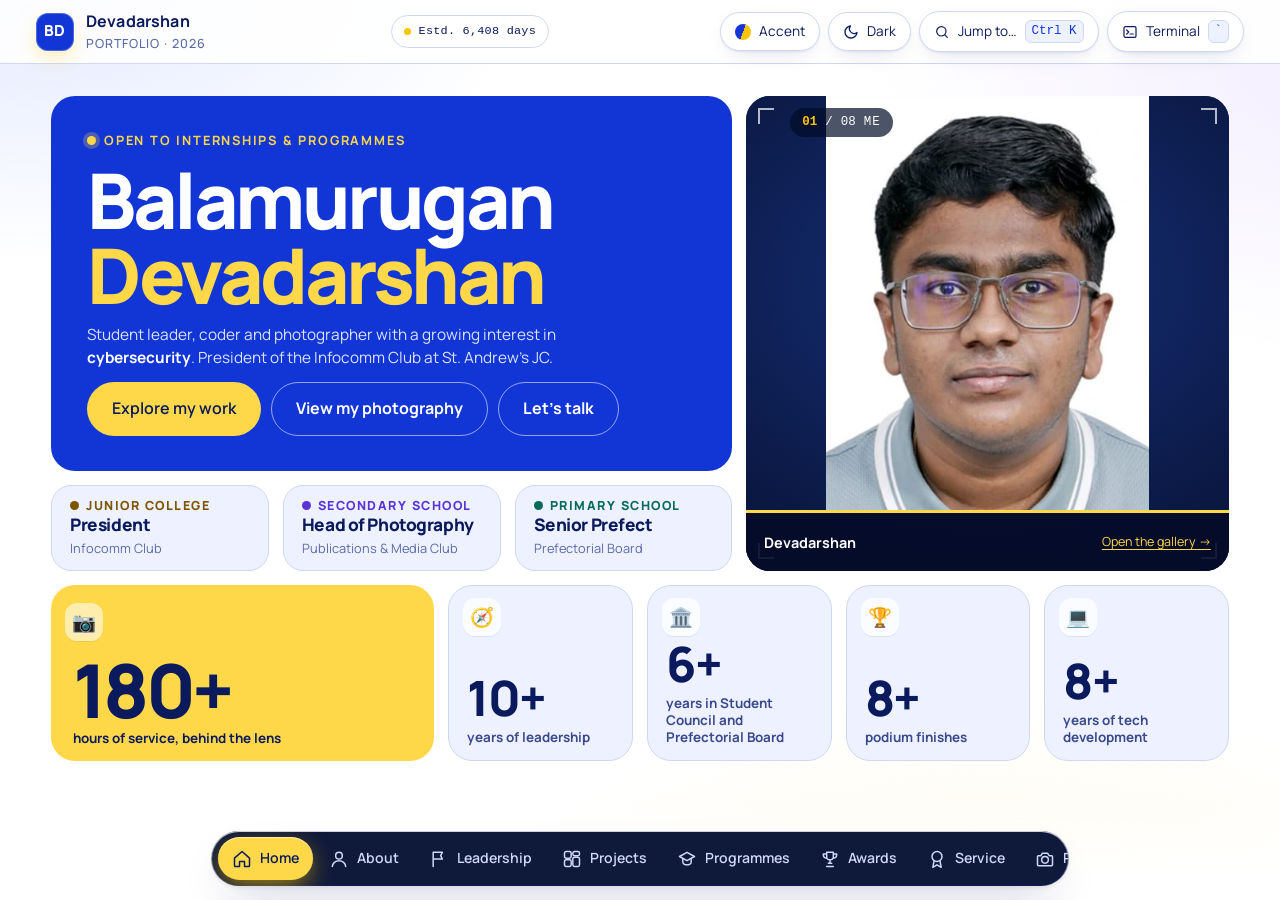
==== commit 38a146b0: "Projects: colour repos by category and add a colour key" ====
--- a/index.html
+++ b/index.html
@@ -202,7 +202,7 @@
   <div class="wrap">
     <div class="head"><p class="eyebrow mono">Projects</p><h2 class="vh2" id="pr-h">Things I've <em>built</em></h2>
     <p class="sub">Case studies, the real code behind them, and a live demo you can try. Most of my code is public on <a href="https://github.com/devadd2105-max" target="_blank" rel="noopener">GitHub</a>. I-Think, Pro-Board and econs-arena are private repositories.</p>
-    <div class="repomini" aria-labelledby="rm-h"><div class="rm-h"><h3 id="rm-h">All 19 repositories</h3><p class="mono"><b>16</b> public &middot; <b>3</b> private &middot; last push, 2026</p></div><ul><li style="--c:#e5484d"><a class="rrow" href="https://github.com/devadd2105-max/DevSearch" target="_blank" rel="noopener"><span class="ri" aria-hidden="true">🔎</span><span class="rt"><b>DevSearch</b><small class="mono">Public · 28 Nov</small></span></a></li><li style="--c:#3b82f6"><a class="rrow" href="https://github.com/devadd2105-max/Plain-Sign" target="_blank" rel="noopener"><span class="ri" aria-hidden="true">📝</span><span class="rt"><b>Plain-Sign</b><small class="mono">Public · 28 Nov</small></span></a></li><li style="--c:#16a34a"><a class="rrow" href="https://github.com/devadd2105-max/Evolutionary-Design" target="_blank" rel="noopener"><span class="ri" aria-hidden="true">🧬</span><span class="rt"><b>Evolutionary-Design</b><small class="mono">Public · 28 Nov</small></span></a></li><li style="--c:#f59e0b"><a class="rrow" href="https://github.com/devadd2105-max/Headroom" target="_blank" rel="noopener"><span class="ri" aria-hidden="true">📊</span><span class="rt"><b>Headroom</b><small class="mono">Public · 28 Nov</small></span></a></li><li style="--c:#16a34a"><a class="rrow" href="https://github.com/devadd2105-max/Wobble-Cricket" target="_blank" rel="noopener"><span class="ri" aria-hidden="true">🏏</span><span class="rt"><b>Wobble-Cricket</b><small class="mono">Public · 28 Nov</small></span></a></li><li style="--c:#22c55e"><a class="rrow" href="https://github.com/devadd2105-max/Wobble-Cricket-Original" target="_blank" rel="noopener"><span class="ri" aria-hidden="true">🕹️</span><span class="rt"><b>Wobble-Cricket-Original</b><small class="mono">Public · 28 Nov</small></span></a></li><li style="--c:#ec4899"><a class="rrow" href="https://github.com/devadd2105-max/Focal" target="_blank" rel="noopener"><span class="ri" aria-hidden="true">📷</span><span class="rt"><b>Focal</b><small class="mono">Public · 28 Nov</small></span></a></li><li style="--c:#3b82f6"><a class="rrow" href="https://github.com/devadd2105-max/devadd2105-max.github.io" target="_blank" rel="noopener"><span class="ri" aria-hidden="true">🌐</span><span class="rt"><b>devadd2105-max.github.io</b><small class="mono">Public · 28 Nov</small></span></a></li><li style="--c:#eab308"><a class="rrow" href="https://github.com/devadd2105-max/Devadarshan-s-Python" target="_blank" rel="noopener"><span class="ri" aria-hidden="true">🐍</span><span class="rt"><b>Devadarshan-s-Python</b><small class="mono">Public · 27 Nov</small></span></a></li><li style="--c:#8b5cf6"><div class="rrow priv"><span class="ri" aria-hidden="true">🧠</span><span class="rt"><b>I-Think</b><small class="mono">Private · 26 Nov</small></span><span aria-hidden="true">&#128274;</span></div></li><li style="--c:#f59e0b"><a class="rrow" href="https://github.com/devadd2105-max/Research-Desk" target="_blank" rel="noopener"><span class="ri" aria-hidden="true">📈</span><span class="rt"><b>Research-Desk</b><small class="mono">Public · 22 Nov</small></span></a></li><li style="--c:#14b8a6"><div class="rrow priv"><span class="ri" aria-hidden="true">🏟️</span><span class="rt"><b>econs-arena</b><small class="mono">Private · 22 Nov</small></span><span aria-hidden="true">&#128274;</span></div></li><li style="--c:#06b6d4"><a class="rrow" href="https://github.com/devadd2105-max/I-Mirror" target="_blank" rel="noopener"><span class="ri" aria-hidden="true">📱</span><span class="rt"><b>I-Mirror</b><small class="mono">Public · 21 Nov</small></span></a></li><li style="--c:#8b5cf6"><div class="rrow priv"><span class="ri" aria-hidden="true">⌨️</span><span class="rt"><b>Pro-Board</b><small class="mono">Private · 21 Nov</small></span><span aria-hidden="true">&#128274;</span></div></li><li style="--c:#e5484d"><a class="rrow" href="https://github.com/devadd2105-max/Flag-Lab" target="_blank" rel="noopener"><span class="ri" aria-hidden="true">🚩</span><span class="rt"><b>Flag-Lab</b><small class="mono">Public · 20 Nov</small></span></a></li><li style="--c:#a16207"><a class="rrow" href="https://github.com/devadd2105-max/221b-casebook" target="_blank" rel="noopener"><span class="ri" aria-hidden="true">🕵️</span><span class="rt"><b>221b-casebook</b><small class="mono">Public · 19 Nov</small></span></a></li><li style="--c:#e5484d"><a class="rrow" href="https://github.com/devadd2105-max/crack-the-password" target="_blank" rel="noopener"><span class="ri" aria-hidden="true">🔑</span><span class="rt"><b>crack-the-password</b><small class="mono">Public · 19 Nov</small></span></a></li><li style="--c:#0ea5e9"><a class="rrow" href="https://github.com/devadd2105-max/sg-WayFinder" target="_blank" rel="noopener"><span class="ri" aria-hidden="true">🗺️</span><span class="rt"><b>sg-WayFinder</b><small class="mono">Public · 18 Nov</small></span></a></li><li style="--c:#7c3aed"><a class="rrow" href="https://github.com/devadd2105-max/Clearway" target="_blank" rel="noopener"><span class="ri" aria-hidden="true">🌙</span><span class="rt"><b>Clearway</b><small class="mono">Public · 15 Nov</small></span></a></li></ul></div>
+    <div class="repomini" aria-labelledby="rm-h"><div class="rm-h"><h3 id="rm-h">All 19 repositories</h3><p class="mono"><b>16</b> public &middot; <b>3</b> private (dashed, &#128274;) &middot; last push, 2026</p></div><ul><li style="--c:#e5484d"><a class="rrow" href="https://github.com/devadd2105-max/DevSearch" target="_blank" rel="noopener"><span class="ri" aria-hidden="true">🔎</span><span class="rt"><b>DevSearch</b><small class="mono">Public · 28 Nov</small></span></a></li><li style="--c:#3b82f6"><a class="rrow" href="https://github.com/devadd2105-max/Plain-Sign" target="_blank" rel="noopener"><span class="ri" aria-hidden="true">📝</span><span class="rt"><b>Plain-Sign</b><small class="mono">Public · 28 Nov</small></span></a></li><li style="--c:#16a34a"><a class="rrow" href="https://github.com/devadd2105-max/Evolutionary-Design" target="_blank" rel="noopener"><span class="ri" aria-hidden="true">🧬</span><span class="rt"><b>Evolutionary-Design</b><small class="mono">Public · 28 Nov</small></span></a></li><li style="--c:#3b82f6"><a class="rrow" href="https://github.com/devadd2105-max/Headroom" target="_blank" rel="noopener"><span class="ri" aria-hidden="true">📊</span><span class="rt"><b>Headroom</b><small class="mono">Public · 28 Nov</small></span></a></li><li style="--c:#16a34a"><a class="rrow" href="https://github.com/devadd2105-max/Wobble-Cricket" target="_blank" rel="noopener"><span class="ri" aria-hidden="true">🏏</span><span class="rt"><b>Wobble-Cricket</b><small class="mono">Public · 28 Nov</small></span></a></li><li style="--c:#16a34a"><a class="rrow" href="https://github.com/devadd2105-max/Wobble-Cricket-Original" target="_blank" rel="noopener"><span class="ri" aria-hidden="true">🕹️</span><span class="rt"><b>Wobble-Cricket-Original</b><small class="mono">Public · 28 Nov</small></span></a></li><li style="--c:#3b82f6"><a class="rrow" href="https://github.com/devadd2105-max/Focal" target="_blank" rel="noopener"><span class="ri" aria-hidden="true">📷</span><span class="rt"><b>Focal</b><small class="mono">Public · 28 Nov</small></span></a></li><li style="--c:#3b82f6"><a class="rrow" href="https://github.com/devadd2105-max/devadd2105-max.github.io" target="_blank" rel="noopener"><span class="ri" aria-hidden="true">🌐</span><span class="rt"><b>devadd2105-max.github.io</b><small class="mono">Public · 28 Nov</small></span></a></li><li style="--c:#f59e0b"><a class="rrow" href="https://github.com/devadd2105-max/Devadarshan-s-Python" target="_blank" rel="noopener"><span class="ri" aria-hidden="true">🐍</span><span class="rt"><b>Devadarshan-s-Python</b><small class="mono">Public · 27 Nov</small></span></a></li><li style="--c:#06b6d4"><div class="rrow priv"><span class="ri" aria-hidden="true">🧠</span><span class="rt"><b>I-Think</b><small class="mono">Private · 26 Nov</small></span><span aria-hidden="true">&#128274;</span></div></li><li style="--c:#f59e0b"><a class="rrow" href="https://github.com/devadd2105-max/Research-Desk" target="_blank" rel="noopener"><span class="ri" aria-hidden="true">📈</span><span class="rt"><b>Research-Desk</b><small class="mono">Public · 22 Nov</small></span></a></li><li style="--c:#f59e0b"><div class="rrow priv"><span class="ri" aria-hidden="true">🏟️</span><span class="rt"><b>econs-arena</b><small class="mono">Private · 22 Nov</small></span><span aria-hidden="true">&#128274;</span></div></li><li style="--c:#06b6d4"><a class="rrow" href="https://github.com/devadd2105-max/I-Mirror" target="_blank" rel="noopener"><span class="ri" aria-hidden="true">📱</span><span class="rt"><b>I-Mirror</b><small class="mono">Public · 21 Nov</small></span></a></li><li style="--c:#06b6d4"><div class="rrow priv"><span class="ri" aria-hidden="true">⌨️</span><span class="rt"><b>Pro-Board</b><small class="mono">Private · 21 Nov</small></span><span aria-hidden="true">&#128274;</span></div></li><li style="--c:#e5484d"><a class="rrow" href="https://github.com/devadd2105-max/Flag-Lab" target="_blank" rel="noopener"><span class="ri" aria-hidden="true">🚩</span><span class="rt"><b>Flag-Lab</b><small class="mono">Public · 20 Nov</small></span></a></li><li style="--c:#16a34a"><a class="rrow" href="https://github.com/devadd2105-max/221b-casebook" target="_blank" rel="noopener"><span class="ri" aria-hidden="true">🕵️</span><span class="rt"><b>221b-casebook</b><small class="mono">Public · 19 Nov</small></span></a></li><li style="--c:#e5484d"><a class="rrow" href="https://github.com/devadd2105-max/crack-the-password" target="_blank" rel="noopener"><span class="ri" aria-hidden="true">🔑</span><span class="rt"><b>crack-the-password</b><small class="mono">Public · 19 Nov</small></span></a></li><li style="--c:#16a34a"><a class="rrow" href="https://github.com/devadd2105-max/sg-WayFinder" target="_blank" rel="noopener"><span class="ri" aria-hidden="true">🗺️</span><span class="rt"><b>sg-WayFinder</b><small class="mono">Public · 18 Nov</small></span></a></li><li style="--c:#8b5cf6"><a class="rrow" href="https://github.com/devadd2105-max/Clearway" target="_blank" rel="noopener"><span class="ri" aria-hidden="true">🌙</span><span class="rt"><b>Clearway</b><small class="mono">Public · 15 Nov</small></span></a></li><li class="legend" aria-label="Colour key"><b class="lg-t">Colour key</b><ul><li style="--c:#e5484d"><i aria-hidden="true"></i>Security</li><li style="--c:#16a34a"><i aria-hidden="true"></i>Games and simulations</li><li style="--c:#3b82f6"><i aria-hidden="true"></i>Web tools</li><li style="--c:#f59e0b"><i aria-hidden="true"></i>Learning and study</li><li style="--c:#06b6d4"><i aria-hidden="true"></i>Devices and remote</li><li style="--c:#8b5cf6"><i aria-hidden="true"></i>Space</li></ul></li></ul></div>
     <p class="live mono" id="live" hidden><span class="vdot" aria-hidden="true"></span><span id="livet"></span></p></div>
     <div class="fchips tabs" role="tablist" aria-label="Project views" id="prt">
       <button type="button" role="tab" aria-selected="true" aria-controls="pp0" id="pt0">Case studies</button>
@@ -376,22 +376,22 @@
         <a class="card demo" style="--c:#e5484d" href="https://github.com/devadd2105-max/DevSearch" target="_blank" rel="noopener"><b><i class="ri" aria-hidden="true">🔎</i> DevSearch</b><span>Evidence search for cybersecurity research. Results show the study type, where it was published and the abstract sentence closest to your search, ranked with a BM25 I wrote from scratch.</span><span class="mono" style="display:block;margin-top:8px;font-size:.72rem">Python · Flask · OpenAlex</span><em class="mono">View code &#8599;</em></a>
         <a class="card demo" style="--c:#3b82f6" href="https://github.com/devadd2105-max/Plain-Sign" target="_blank" rel="noopener"><b><i class="ri" aria-hidden="true">📝</i> Plain-Sign</b><span>An explainer for legal documents that hides personal details on your device before any AI sees the text. Works in English, Chinese, Malay and Tamil, and quotes the document for each point.</span><span class="mono" style="display:block;margin-top:8px;font-size:.72rem">JavaScript · single page</span><em class="mono">View code &#8599;</em></a>
         <a class="card demo" style="--c:#16a34a" href="https://github.com/devadd2105-max/Evolutionary-Design" target="_blank" rel="noopener"><b><i class="ri" aria-hidden="true">🧬</i> Evolutionary-Design</b><span>Breeds bridges, towers and crane arms with a genetic algorithm, then tests them against wind, rain, water and shaking. Has its own truss solver and no libraries.</span><span class="mono" style="display:block;margin-top:8px;font-size:.72rem">JavaScript · Web Worker</span><em class="mono">View code &#8599;</em></a>
-        <a class="card demo" style="--c:#f59e0b" href="https://github.com/devadd2105-max/Headroom" target="_blank" rel="noopener"><b><i class="ri" aria-hidden="true">📊</i> Headroom</b><span>A Chrome extension that shows how much AI usage you have left, with a reset countdown and pace forecast. No server, no analytics, no dependencies, and a written threat model.</span><span class="mono" style="display:block;margin-top:8px;font-size:.72rem">JavaScript · Chrome extension</span><em class="mono">View code &#8599;</em></a>
+        <a class="card demo" style="--c:#3b82f6" href="https://github.com/devadd2105-max/Headroom" target="_blank" rel="noopener"><b><i class="ri" aria-hidden="true">📊</i> Headroom</b><span>A Chrome extension that shows how much AI usage you have left, with a reset countdown and pace forecast. No server, no analytics, no dependencies, and a written threat model.</span><span class="mono" style="display:block;margin-top:8px;font-size:.72rem">JavaScript · Chrome extension</span><em class="mono">View code &#8599;</em></a>
         <a class="card demo" style="--c:#16a34a" href="https://github.com/devadd2105-max/Wobble-Cricket" target="_blank" rel="noopener"><b><i class="ri" aria-hidden="true">🏏</i> Wobble-Cricket</b><span>A 3D physics cricket game in plain JavaScript and WebGL 2 with no libraries. Has one and two player modes, a career mode, practice nets and a tutorial.</span><span class="mono" style="display:block;margin-top:8px;font-size:.72rem">JavaScript · WebGL 2</span><em class="mono">View code &#8599;</em></a>
-        <a class="card demo" style="--c:#22c55e" href="https://github.com/devadd2105-max/Wobble-Cricket-Original" target="_blank" rel="noopener"><b><i class="ri" aria-hidden="true">🕹️</i> Wobble-Cricket-Original</b><span>The first, 2D edition of Wobble Cricket. A ragdoll batter built with Verlet integration and a spring-driven bat, on a plain HTML canvas.</span><span class="mono" style="display:block;margin-top:8px;font-size:.72rem">JavaScript · canvas</span><em class="mono">View code &#8599;</em></a>
-        <a class="card demo" style="--c:#ec4899" href="https://github.com/devadd2105-max/Focal" target="_blank" rel="noopener"><b><i class="ri" aria-hidden="true">📷</i> Focal</b><span>A photo coach that runs in your browser. It checks framing, light, sharpness and camera settings, then draws what to fix on the picture. Photos never leave the page.</span><span class="mono" style="display:block;margin-top:8px;font-size:.72rem">JavaScript · canvas analysis</span><em class="mono">View code &#8599;</em></a>
-        <a class="card demo" style="--c:#eab308" href="https://github.com/devadd2105-max/Devadarshan-s-Python" target="_blank" rel="noopener"><b><i class="ri" aria-hidden="true">🐍</i> Devadarshan-s-Python</b><span>A Duolingo-style Python course made by the Infocomm Club to prepare members for NOAI 2027. 50 questions across 10 lessons, with XP, hearts and streaks.</span><span class="mono" style="display:block;margin-top:8px;font-size:.72rem">JavaScript · single page</span><em class="mono">View code &#8599;</em></a>
+        <a class="card demo" style="--c:#16a34a" href="https://github.com/devadd2105-max/Wobble-Cricket-Original" target="_blank" rel="noopener"><b><i class="ri" aria-hidden="true">🕹️</i> Wobble-Cricket-Original</b><span>The first, 2D edition of Wobble Cricket. A ragdoll batter built with Verlet integration and a spring-driven bat, on a plain HTML canvas.</span><span class="mono" style="display:block;margin-top:8px;font-size:.72rem">JavaScript · canvas</span><em class="mono">View code &#8599;</em></a>
+        <a class="card demo" style="--c:#3b82f6" href="https://github.com/devadd2105-max/Focal" target="_blank" rel="noopener"><b><i class="ri" aria-hidden="true">📷</i> Focal</b><span>A photo coach that runs in your browser. It checks framing, light, sharpness and camera settings, then draws what to fix on the picture. Photos never leave the page.</span><span class="mono" style="display:block;margin-top:8px;font-size:.72rem">JavaScript · canvas analysis</span><em class="mono">View code &#8599;</em></a>
+        <a class="card demo" style="--c:#f59e0b" href="https://github.com/devadd2105-max/Devadarshan-s-Python" target="_blank" rel="noopener"><b><i class="ri" aria-hidden="true">🐍</i> Devadarshan-s-Python</b><span>A Duolingo-style Python course made by the Infocomm Club to prepare members for NOAI 2027. 50 questions across 10 lessons, with XP, hearts and streaks.</span><span class="mono" style="display:block;margin-top:8px;font-size:.72rem">JavaScript · single page</span><em class="mono">View code &#8599;</em></a>
         <a class="card demo" style="--c:#f59e0b" href="https://github.com/devadd2105-max/Research-Desk" target="_blank" rel="noopener"><b><i class="ri" aria-hidden="true">📈</i> Research-Desk</b><span>A small tool for studying stocks without real money. It has a thesis template and a paper-trade scoreboard that scores each idea against an index fund. Educational only.</span><span class="mono" style="display:block;margin-top:8px;font-size:.72rem">Python · standard library</span><em class="mono">View code &#8599;</em></a>
         <a class="card demo" style="--c:#06b6d4" href="https://github.com/devadd2105-max/I-Mirror" target="_blank" rel="noopener"><b><i class="ri" aria-hidden="true">📱</i> I-Mirror</b><span>Mirrors an Android phone&#x27;s screen to an iPad over Wi-Fi, with no laptop and no cloud. The phone runs a small secure web server and the iPad connects in Safari with a 6-digit code.</span><span class="mono" style="display:block;margin-top:8px;font-size:.72rem">Java · Android</span><em class="mono">View code &#8599;</em></a>
         <a class="card demo" style="--c:#e5484d" href="https://github.com/devadd2105-max/Flag-Lab" target="_blank" rel="noopener"><b><i class="ri" aria-hidden="true">🚩</i> Flag-Lab</b><span>A capture-the-flag practice kit written for my club: 26 puzzles across ciphers, hidden data in images and web flaws, with built-in tools and a scoreboard.</span><span class="mono" style="display:block;margin-top:8px;font-size:.72rem">JavaScript · Python build script</span><em class="mono">View code &#8599;</em></a>
-        <a class="card demo" style="--c:#a16207" href="https://github.com/devadd2105-max/221b-casebook" target="_blank" rel="noopener"><b><i class="ri" aria-hidden="true">🕵️</i> 221b-casebook</b><span>A Sherlock Holmes case you solve in the sitting room at 221B Baker Street.</span><span class="mono" style="display:block;margin-top:8px;font-size:.72rem">JavaScript · web game</span><em class="mono">View code &#8599;</em></a>
+        <a class="card demo" style="--c:#16a34a" href="https://github.com/devadd2105-max/221b-casebook" target="_blank" rel="noopener"><b><i class="ri" aria-hidden="true">🕵️</i> 221b-casebook</b><span>A Sherlock Holmes case you solve in the sitting room at 221B Baker Street.</span><span class="mono" style="display:block;margin-top:8px;font-size:.72rem">JavaScript · web game</span><em class="mono">View code &#8599;</em></a>
         <a class="card demo" style="--c:#e5484d" href="https://github.com/devadd2105-max/crack-the-password" target="_blank" rel="noopener"><b><i class="ri" aria-hidden="true">🔑</i> crack-the-password</b><span>Shows how fast a stranger could guess a password, using the cheapest way of splitting it into common words, dates and patterns.</span><span class="mono" style="display:block;margin-top:8px;font-size:.72rem">JavaScript · no dependencies</span><em class="mono">View code &#8599;</em></a>
-        <a class="card demo" style="--c:#0ea5e9" href="https://github.com/devadd2105-max/sg-WayFinder" target="_blank" rel="noopener"><b><i class="ri" aria-hidden="true">🗺️</i> sg-WayFinder</b><span>A Singapore navigation game: you are dropped into Street View with no labels, then work out where you are, plan a route and predict the journey time.</span><span class="mono" style="display:block;margin-top:8px;font-size:.72rem">JavaScript · OSRM routing</span><em class="mono">View code &#8599;</em></a>
-        <a class="card demo" style="--c:#7c3aed" href="https://github.com/devadd2105-max/Clearway" target="_blank" rel="noopener"><b><i class="ri" aria-hidden="true">🌙</i> Clearway</b><span>A lunar mission browser that compares candidate landing sites for survival and radio contact with Earth. My NASA Space Apps Challenge 2026 submission.</span><span class="mono" style="display:block;margin-top:8px;font-size:.72rem">Python · JavaScript</span><em class="mono">View code &#8599;</em></a>
+        <a class="card demo" style="--c:#16a34a" href="https://github.com/devadd2105-max/sg-WayFinder" target="_blank" rel="noopener"><b><i class="ri" aria-hidden="true">🗺️</i> sg-WayFinder</b><span>A Singapore navigation game: you are dropped into Street View with no labels, then work out where you are, plan a route and predict the journey time.</span><span class="mono" style="display:block;margin-top:8px;font-size:.72rem">JavaScript · OSRM routing</span><em class="mono">View code &#8599;</em></a>
+        <a class="card demo" style="--c:#8b5cf6" href="https://github.com/devadd2105-max/Clearway" target="_blank" rel="noopener"><b><i class="ri" aria-hidden="true">🌙</i> Clearway</b><span>A lunar mission browser that compares candidate landing sites for survival and radio contact with Earth. My NASA Space Apps Challenge 2026 submission.</span><span class="mono" style="display:block;margin-top:8px;font-size:.72rem">Python · JavaScript</span><em class="mono">View code &#8599;</em></a>
         <a class="card demo" style="--c:#3b82f6" href="https://github.com/devadd2105-max/devadd2105-max.github.io" target="_blank" rel="noopener"><b><i class="ri" aria-hidden="true">🌐</i> devadd2105-max.github.io</b><span>This portfolio. Hand-written HTML, CSS and JavaScript with no framework and no build step.</span><span class="mono" style="display:block;margin-top:8px;font-size:.72rem">HTML · CSS · JavaScript</span><em class="mono">View code &#8599;</em></a>
-        <div class="card demo" style="--c:#8b5cf6"><b><i class="ri" aria-hidden="true">🧠</i> I-Think</b><span>Controls a Windows laptop from an iPad with nothing to install on the iPad, and everything encrypted end to end. Private while I test it.</span><span class="mono" style="display:block;margin-top:8px;font-size:.72rem">Python · JavaScript</span><em class="mono">Private repository</em></div>
-        <div class="card demo" style="--c:#8b5cf6"><b><i class="ri" aria-hidden="true">⌨️</i> Pro-Board</b><span>Turns an old iPad into a keyboard for an iPad Pro. Private repository.</span><span class="mono" style="display:block;margin-top:8px;font-size:.72rem">Private</span><em class="mono">Private repository</em></div>
-        <div class="card demo" style="--c:#14b8a6"><b><i class="ri" aria-hidden="true">🏟️</i> econs-arena</b><span>A gamified study site for H1 Economics revision. Private repository.</span><span class="mono" style="display:block;margin-top:8px;font-size:.72rem">Private</span><em class="mono">Private repository</em></div>
+        <div class="card demo" style="--c:#06b6d4"><b><i class="ri" aria-hidden="true">🧠</i> I-Think</b><span>Controls a Windows laptop from an iPad with nothing to install on the iPad, and everything encrypted end to end. Private while I test it.</span><span class="mono" style="display:block;margin-top:8px;font-size:.72rem">Python · JavaScript</span><em class="mono">Private repository</em></div>
+        <div class="card demo" style="--c:#06b6d4"><b><i class="ri" aria-hidden="true">⌨️</i> Pro-Board</b><span>Turns an old iPad into a keyboard for an iPad Pro. Private repository.</span><span class="mono" style="display:block;margin-top:8px;font-size:.72rem">Private</span><em class="mono">Private repository</em></div>
+        <div class="card demo" style="--c:#f59e0b"><b><i class="ri" aria-hidden="true">🏟️</i> econs-arena</b><span>A gamified study site for H1 Economics revision. Private repository.</span><span class="mono" style="display:block;margin-top:8px;font-size:.72rem">Private</span><em class="mono">Private repository</em></div>
       </div>
     </div>
 
--- a/style.css
+++ b/style.css
@@ -1266,3 +1266,10 @@
 .repomini a.rrow:hover,.repomini a.rrow:focus-visible{border-color:var(--c,var(--y2));background:color-mix(in srgb,var(--c,#888) 12%,var(--card2))}
 #pp3 .card.demo{border-top:3px solid var(--c,var(--line))}
 #pp3 .card.demo b .ri{display:inline-grid;place-items:center;width:26px;height:26px;margin-right:6px;border-radius:8px;font-style:normal;font-size:.95rem;vertical-align:middle;background:color-mix(in srgb,var(--c,#888) 22%,transparent)}
+
+/* colour key inside the repo card */
+.repomini li.legend{grid-column:2 / -1;display:flex;flex-direction:column;justify-content:center;gap:6px;padding:8px 12px;border:1px dashed var(--line);border-radius:10px;background:transparent}
+.repomini .lg-t{font-size:.66rem;font-weight:600;color:var(--dim);letter-spacing:.02em}
+.repomini .legend ul{list-style:none;margin:0;padding:0;display:grid;grid-template-columns:repeat(3,minmax(0,1fr));gap:5px 10px}
+.repomini .legend li{display:flex;align-items:center;gap:6px;font-size:.66rem;line-height:1.15}
+.repomini .legend i{flex:none;width:10px;height:10px;border-radius:3px;background:var(--c)}
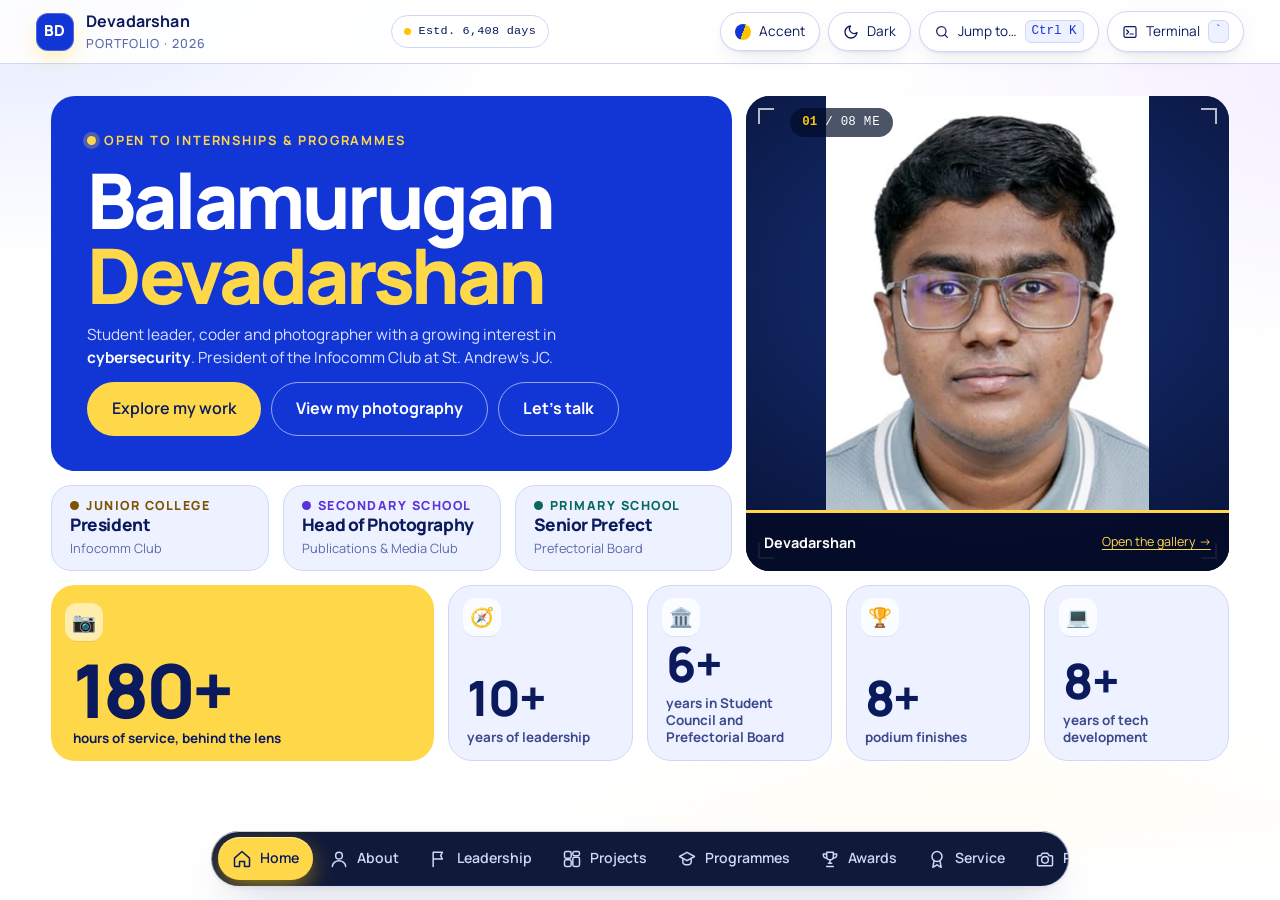
==== commit 1b34c23b: "Projects: add a live GitHub pulse card with latest push and language share" ====
--- a/index.html
+++ b/index.html
@@ -203,6 +203,10 @@
     <div class="head"><p class="eyebrow mono">Projects</p><h2 class="vh2" id="pr-h">Things I've <em>built</em></h2>
     <p class="sub">Case studies, the real code behind them, and a live demo you can try. Most of my code is public on <a href="https://github.com/devadd2105-max" target="_blank" rel="noopener">GitHub</a>. I-Think, Pro-Board and econs-arena are private repositories.</p>
     <div class="repomini" aria-labelledby="rm-h"><div class="rm-h"><h3 id="rm-h">All 19 repositories</h3><p class="mono"><b>16</b> public &middot; <b>3</b> private (dashed, &#128274;) &middot; last push, 2026</p></div><ul><li style="--c:#e5484d"><a class="rrow" href="https://github.com/devadd2105-max/DevSearch" target="_blank" rel="noopener"><span class="ri" aria-hidden="true">🔎</span><span class="rt"><b>DevSearch</b><small class="mono">Public · 28 Nov</small></span></a></li><li style="--c:#3b82f6"><a class="rrow" href="https://github.com/devadd2105-max/Plain-Sign" target="_blank" rel="noopener"><span class="ri" aria-hidden="true">📝</span><span class="rt"><b>Plain-Sign</b><small class="mono">Public · 28 Nov</small></span></a></li><li style="--c:#16a34a"><a class="rrow" href="https://github.com/devadd2105-max/Evolutionary-Design" target="_blank" rel="noopener"><span class="ri" aria-hidden="true">🧬</span><span class="rt"><b>Evolutionary-Design</b><small class="mono">Public · 28 Nov</small></span></a></li><li style="--c:#3b82f6"><a class="rrow" href="https://github.com/devadd2105-max/Headroom" target="_blank" rel="noopener"><span class="ri" aria-hidden="true">📊</span><span class="rt"><b>Headroom</b><small class="mono">Public · 28 Nov</small></span></a></li><li style="--c:#16a34a"><a class="rrow" href="https://github.com/devadd2105-max/Wobble-Cricket" target="_blank" rel="noopener"><span class="ri" aria-hidden="true">🏏</span><span class="rt"><b>Wobble-Cricket</b><small class="mono">Public · 28 Nov</small></span></a></li><li style="--c:#16a34a"><a class="rrow" href="https://github.com/devadd2105-max/Wobble-Cricket-Original" target="_blank" rel="noopener"><span class="ri" aria-hidden="true">🕹️</span><span class="rt"><b>Wobble-Cricket-Original</b><small class="mono">Public · 28 Nov</small></span></a></li><li style="--c:#3b82f6"><a class="rrow" href="https://github.com/devadd2105-max/Focal" target="_blank" rel="noopener"><span class="ri" aria-hidden="true">📷</span><span class="rt"><b>Focal</b><small class="mono">Public · 28 Nov</small></span></a></li><li style="--c:#3b82f6"><a class="rrow" href="https://github.com/devadd2105-max/devadd2105-max.github.io" target="_blank" rel="noopener"><span class="ri" aria-hidden="true">🌐</span><span class="rt"><b>devadd2105-max.github.io</b><small class="mono">Public · 28 Nov</small></span></a></li><li style="--c:#f59e0b"><a class="rrow" href="https://github.com/devadd2105-max/Devadarshan-s-Python" target="_blank" rel="noopener"><span class="ri" aria-hidden="true">🐍</span><span class="rt"><b>Devadarshan-s-Python</b><small class="mono">Public · 27 Nov</small></span></a></li><li style="--c:#06b6d4"><div class="rrow priv"><span class="ri" aria-hidden="true">🧠</span><span class="rt"><b>I-Think</b><small class="mono">Private · 26 Nov</small></span><span aria-hidden="true">&#128274;</span></div></li><li style="--c:#f59e0b"><a class="rrow" href="https://github.com/devadd2105-max/Research-Desk" target="_blank" rel="noopener"><span class="ri" aria-hidden="true">📈</span><span class="rt"><b>Research-Desk</b><small class="mono">Public · 22 Nov</small></span></a></li><li style="--c:#f59e0b"><div class="rrow priv"><span class="ri" aria-hidden="true">🏟️</span><span class="rt"><b>econs-arena</b><small class="mono">Private · 22 Nov</small></span><span aria-hidden="true">&#128274;</span></div></li><li style="--c:#06b6d4"><a class="rrow" href="https://github.com/devadd2105-max/I-Mirror" target="_blank" rel="noopener"><span class="ri" aria-hidden="true">📱</span><span class="rt"><b>I-Mirror</b><small class="mono">Public · 21 Nov</small></span></a></li><li style="--c:#06b6d4"><div class="rrow priv"><span class="ri" aria-hidden="true">⌨️</span><span class="rt"><b>Pro-Board</b><small class="mono">Private · 21 Nov</small></span><span aria-hidden="true">&#128274;</span></div></li><li style="--c:#e5484d"><a class="rrow" href="https://github.com/devadd2105-max/Flag-Lab" target="_blank" rel="noopener"><span class="ri" aria-hidden="true">🚩</span><span class="rt"><b>Flag-Lab</b><small class="mono">Public · 20 Nov</small></span></a></li><li style="--c:#16a34a"><a class="rrow" href="https://github.com/devadd2105-max/221b-casebook" target="_blank" rel="noopener"><span class="ri" aria-hidden="true">🕵️</span><span class="rt"><b>221b-casebook</b><small class="mono">Public · 19 Nov</small></span></a></li><li style="--c:#e5484d"><a class="rrow" href="https://github.com/devadd2105-max/crack-the-password" target="_blank" rel="noopener"><span class="ri" aria-hidden="true">🔑</span><span class="rt"><b>crack-the-password</b><small class="mono">Public · 19 Nov</small></span></a></li><li style="--c:#16a34a"><a class="rrow" href="https://github.com/devadd2105-max/sg-WayFinder" target="_blank" rel="noopener"><span class="ri" aria-hidden="true">🗺️</span><span class="rt"><b>sg-WayFinder</b><small class="mono">Public · 18 Nov</small></span></a></li><li style="--c:#8b5cf6"><a class="rrow" href="https://github.com/devadd2105-max/Clearway" target="_blank" rel="noopener"><span class="ri" aria-hidden="true">🌙</span><span class="rt"><b>Clearway</b><small class="mono">Public · 15 Nov</small></span></a></li><li class="legend" aria-label="Colour key"><b class="lg-t">Colour key</b><ul><li style="--c:#e5484d"><i aria-hidden="true"></i>Security</li><li style="--c:#16a34a"><i aria-hidden="true"></i>Games and simulations</li><li style="--c:#3b82f6"><i aria-hidden="true"></i>Web tools</li><li style="--c:#f59e0b"><i aria-hidden="true"></i>Learning and study</li><li style="--c:#06b6d4"><i aria-hidden="true"></i>Devices and remote</li><li style="--c:#8b5cf6"><i aria-hidden="true"></i>Space</li></ul></li></ul></div>
+    <div class="ghp" id="ghp" aria-live="polite">
+      <div class="ghp-row"><span class="ghp-dot" aria-hidden="true"></span><div class="ghp-t"><span class="ghp-k mono">Latest push on GitHub</span><b id="ghp-main">Checking GitHub&hellip;</b></div><span class="ghp-when mono" id="ghp-when"></span></div>
+      <div class="ghp-lang" id="ghp-lang" hidden><span class="ghp-k mono">Main language across my public repos</span><div class="ghp-bar" id="ghp-bar" role="img" aria-label="Language share"></div><ul class="ghp-key" id="ghp-key"></ul></div>
+    </div>
     <p class="live mono" id="live" hidden><span class="vdot" aria-hidden="true"></span><span id="livet"></span></p></div>
     <div class="fchips tabs" role="tablist" aria-label="Project views" id="prt">
       <button type="button" role="tab" aria-selected="true" aria-controls="pp0" id="pt0">Case studies</button>
--- a/style.css
+++ b/style.css
@@ -1273,3 +1273,40 @@
 .repomini .legend ul{list-style:none;margin:0;padding:0;display:grid;grid-template-columns:repeat(3,minmax(0,1fr));gap:5px 10px}
 .repomini .legend li{display:flex;align-items:center;gap:6px;font-size:.66rem;line-height:1.15}
 .repomini .legend i{flex:none;width:10px;height:10px;border-radius:3px;background:var(--c)}
+
+/* compact repo card: 4 columns, short rows, one-line colour key */
+@media (min-width:1000px){
+  #projects .head{grid-template-columns:minmax(0,.85fr) minmax(0,1.5fr);column-gap:24px}
+  #projects .repomini{padding:10px 12px 12px}
+}
+.repomini ul{grid-template-columns:repeat(4,minmax(0,1fr));gap:5px}
+.repomini .rrow{padding:5px 8px;gap:7px;min-height:0}
+.repomini .ri{width:22px;height:22px;border-radius:7px;font-size:.8rem}
+.repomini .rt b{font-size:.7rem;white-space:normal;line-height:1.15;overflow-wrap:anywhere;display:-webkit-box;-webkit-line-clamp:2;-webkit-box-orient:vertical}
+.repomini .rt small{font-size:.58rem}
+.repomini .rm-h{margin-bottom:8px}
+.repomini li.legend{grid-column:1 / -1;flex-direction:row;align-items:center;gap:10px 14px;flex-wrap:wrap;padding:6px 10px;margin-top:2px}
+.repomini .legend ul{display:flex;flex-wrap:wrap;gap:4px 12px}
+.repomini .legend li{white-space:nowrap}
+
+/* GitHub pulse card */
+#projects #live{display:none!important}
+.ghp{margin-top:18px;max-width:520px;background:var(--card);border:1px solid var(--line);border-radius:var(--r);padding:12px 14px 14px}
+.ghp-row{display:flex;align-items:center;gap:12px}
+.ghp-dot{flex:none;width:10px;height:10px;border-radius:50%;background:#22c55e;box-shadow:0 0 0 0 rgba(34,197,94,.6);animation:ghpulse 2s infinite}
+@keyframes ghpulse{70%{box-shadow:0 0 0 9px rgba(34,197,94,0)}100%{box-shadow:0 0 0 0 rgba(34,197,94,0)}}
+.ghp-t{display:flex;flex-direction:column;min-width:0;flex:1}
+.ghp-k{font-size:.64rem;color:var(--dim);letter-spacing:.02em}
+.ghp-t b{font-size:1.05rem;font-weight:700;overflow:hidden;text-overflow:ellipsis;white-space:nowrap}
+.ghp-t a{color:inherit;border-bottom:1px solid var(--line);text-decoration:none}
+.ghp-when{flex:none;font-size:.72rem;color:var(--y2)}
+.ghp-lang{margin-top:12px;display:flex;flex-direction:column;gap:7px}
+.ghp-bar{display:flex;height:10px;border-radius:99px;overflow:hidden;background:var(--line);gap:2px}
+.ghp-bar i{display:block;height:100%;min-width:4px}
+.ghp-key{list-style:none;margin:0;padding:0;display:flex;flex-wrap:wrap;gap:4px 14px;font-size:.7rem}
+.ghp-key li{display:flex;align-items:center;gap:6px}
+.ghp-key i{width:9px;height:9px;border-radius:3px;display:inline-block}
+.ghp-key b{color:var(--y2);font-weight:600}
+@media (prefers-reduced-motion:reduce){.ghp-dot{animation:none}}
+.ghp-lang[hidden]{display:none}
+.ghp.off .ghp-dot{background:#94a3b8;animation:none}
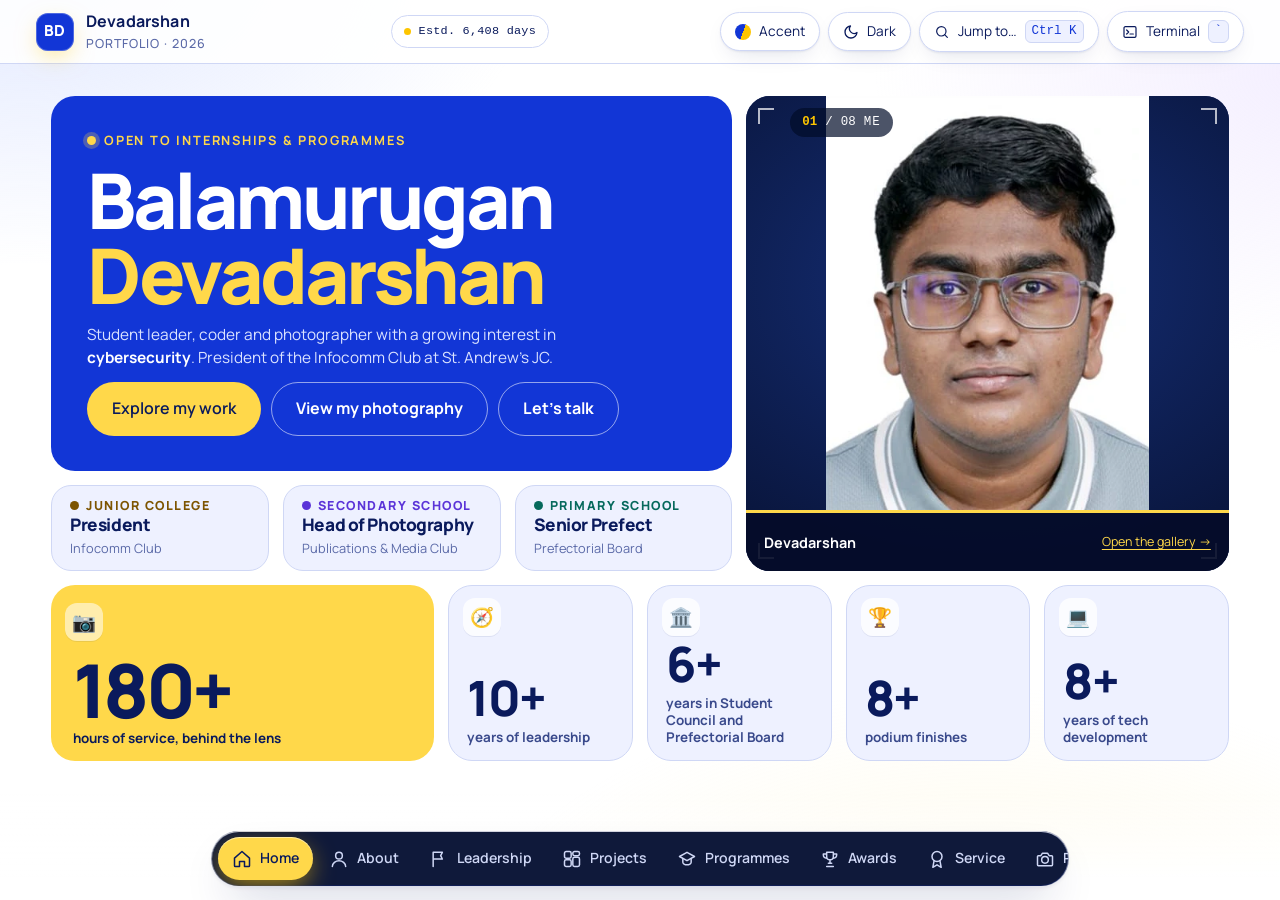
==== commit e489eaab: "Cache-bust CSS and JS with content hashes so browsers load the latest styles" ====
--- a/index.html
+++ b/index.html
@@ -41,8 +41,8 @@
 }
 </script>
 <link rel="preconnect" href="https://fonts.googleapis.com"><link rel="preconnect" href="https://fonts.gstatic.com" crossorigin><link rel="stylesheet" href="https://fonts.googleapis.com/css2?family=Manrope:wght@400;500;600;700;800&display=swap">
-<link rel="stylesheet" href="style.css?v=fast19">
-<link rel="stylesheet" href="polish.css?v=fast19">
+<link rel="stylesheet" href="style.css?v=e91c1d4f">
+<link rel="stylesheet" href="polish.css?v=35a99f01">
 </head>
 <body>
 <a class="skip" href="#main">Skip to content</a>
@@ -936,8 +936,8 @@
 <div id="rain" aria-hidden="true"><canvas id="rainc"></canvas><p>MATRIX MODE · press Esc to exit</p></div>
 <div class="toast" id="toast" role="status" aria-live="polite"></div>
 
-<script src="script.js?v=fast19" defer></script>
-<script src="polish.js?v=fast19" defer></script>
+<script src="script.js?v=8aa10c6b" defer></script>
+<script src="polish.js?v=7bdee424" defer></script>
 <script data-goatcounter="https://devadarshan95.goatcounter.com/count" async src="//gc.zgo.at/count.js"></script>
 </body>
 </html>
--- a/style.css
+++ b/style.css
@@ -1310,3 +1310,13 @@
 @media (prefers-reduced-motion:reduce){.ghp-dot{animation:none}}
 .ghp-lang[hidden]{display:none}
 .ghp.off .ghp-dot{background:#94a3b8;animation:none}
+/* pulse card fills its column and ends level with the repo box */
+@media (min-width:1000px){
+  #projects .head{grid-template-rows:auto auto auto 1fr}
+  #projects .head .ghp{max-width:none;grid-row:4;align-self:stretch;display:flex;flex-direction:column;justify-content:space-between;gap:12px;margin-top:18px;box-sizing:border-box}
+  #projects .head .ghp .ghp-lang{margin-top:0}
+}
+@media (min-width:1000px){
+  #projects .head .repomini{align-self:stretch;display:flex;flex-direction:column;box-sizing:border-box}
+  #projects .head .repomini>ul{flex:1;grid-auto-rows:1fr;align-content:stretch}
+}
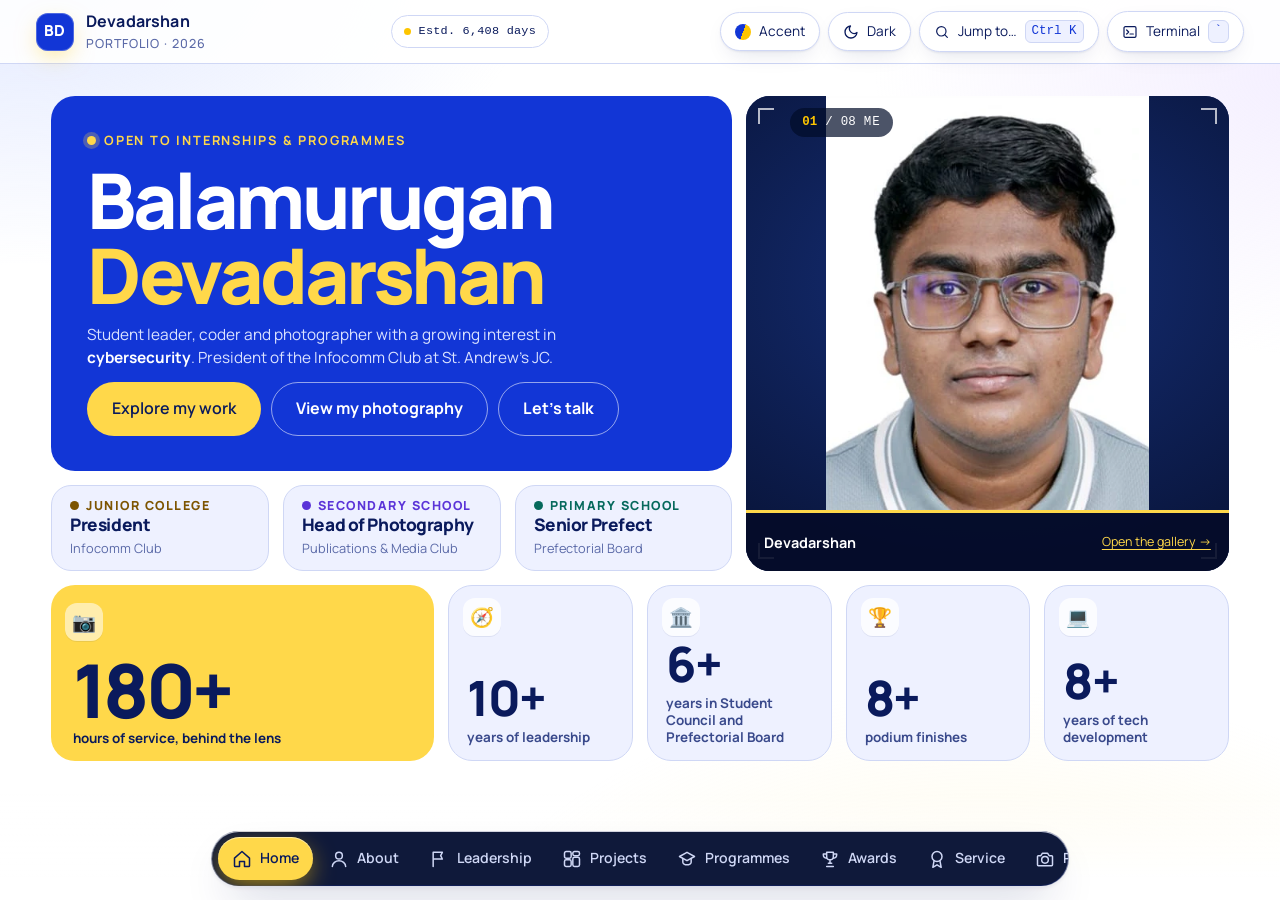
==== commit 3486a5ad: "Projects: remove push dates from the repo box" ====
--- a/index.html
+++ b/index.html
@@ -202,7 +202,7 @@
   <div class="wrap">
     <div class="head"><p class="eyebrow mono">Projects</p><h2 class="vh2" id="pr-h">Things I've <em>built</em></h2>
     <p class="sub">Case studies, the real code behind them, and a live demo you can try. Most of my code is public on <a href="https://github.com/devadd2105-max" target="_blank" rel="noopener">GitHub</a>. I-Think, Pro-Board and econs-arena are private repositories.</p>
-    <div class="repomini" aria-labelledby="rm-h"><div class="rm-h"><h3 id="rm-h">All 19 repositories</h3><p class="mono"><b>16</b> public &middot; <b>3</b> private (dashed, &#128274;) &middot; last push, 2026</p></div><ul><li style="--c:#e5484d"><a class="rrow" href="https://github.com/devadd2105-max/DevSearch" target="_blank" rel="noopener"><span class="ri" aria-hidden="true">🔎</span><span class="rt"><b>DevSearch</b><small class="mono">Public · 28 Nov</small></span></a></li><li style="--c:#3b82f6"><a class="rrow" href="https://github.com/devadd2105-max/Plain-Sign" target="_blank" rel="noopener"><span class="ri" aria-hidden="true">📝</span><span class="rt"><b>Plain-Sign</b><small class="mono">Public · 28 Nov</small></span></a></li><li style="--c:#16a34a"><a class="rrow" href="https://github.com/devadd2105-max/Evolutionary-Design" target="_blank" rel="noopener"><span class="ri" aria-hidden="true">🧬</span><span class="rt"><b>Evolutionary-Design</b><small class="mono">Public · 28 Nov</small></span></a></li><li style="--c:#3b82f6"><a class="rrow" href="https://github.com/devadd2105-max/Headroom" target="_blank" rel="noopener"><span class="ri" aria-hidden="true">📊</span><span class="rt"><b>Headroom</b><small class="mono">Public · 28 Nov</small></span></a></li><li style="--c:#16a34a"><a class="rrow" href="https://github.com/devadd2105-max/Wobble-Cricket" target="_blank" rel="noopener"><span class="ri" aria-hidden="true">🏏</span><span class="rt"><b>Wobble-Cricket</b><small class="mono">Public · 28 Nov</small></span></a></li><li style="--c:#16a34a"><a class="rrow" href="https://github.com/devadd2105-max/Wobble-Cricket-Original" target="_blank" rel="noopener"><span class="ri" aria-hidden="true">🕹️</span><span class="rt"><b>Wobble-Cricket-Original</b><small class="mono">Public · 28 Nov</small></span></a></li><li style="--c:#3b82f6"><a class="rrow" href="https://github.com/devadd2105-max/Focal" target="_blank" rel="noopener"><span class="ri" aria-hidden="true">📷</span><span class="rt"><b>Focal</b><small class="mono">Public · 28 Nov</small></span></a></li><li style="--c:#3b82f6"><a class="rrow" href="https://github.com/devadd2105-max/devadd2105-max.github.io" target="_blank" rel="noopener"><span class="ri" aria-hidden="true">🌐</span><span class="rt"><b>devadd2105-max.github.io</b><small class="mono">Public · 28 Nov</small></span></a></li><li style="--c:#f59e0b"><a class="rrow" href="https://github.com/devadd2105-max/Devadarshan-s-Python" target="_blank" rel="noopener"><span class="ri" aria-hidden="true">🐍</span><span class="rt"><b>Devadarshan-s-Python</b><small class="mono">Public · 27 Nov</small></span></a></li><li style="--c:#06b6d4"><div class="rrow priv"><span class="ri" aria-hidden="true">🧠</span><span class="rt"><b>I-Think</b><small class="mono">Private · 26 Nov</small></span><span aria-hidden="true">&#128274;</span></div></li><li style="--c:#f59e0b"><a class="rrow" href="https://github.com/devadd2105-max/Research-Desk" target="_blank" rel="noopener"><span class="ri" aria-hidden="true">📈</span><span class="rt"><b>Research-Desk</b><small class="mono">Public · 22 Nov</small></span></a></li><li style="--c:#f59e0b"><div class="rrow priv"><span class="ri" aria-hidden="true">🏟️</span><span class="rt"><b>econs-arena</b><small class="mono">Private · 22 Nov</small></span><span aria-hidden="true">&#128274;</span></div></li><li style="--c:#06b6d4"><a class="rrow" href="https://github.com/devadd2105-max/I-Mirror" target="_blank" rel="noopener"><span class="ri" aria-hidden="true">📱</span><span class="rt"><b>I-Mirror</b><small class="mono">Public · 21 Nov</small></span></a></li><li style="--c:#06b6d4"><div class="rrow priv"><span class="ri" aria-hidden="true">⌨️</span><span class="rt"><b>Pro-Board</b><small class="mono">Private · 21 Nov</small></span><span aria-hidden="true">&#128274;</span></div></li><li style="--c:#e5484d"><a class="rrow" href="https://github.com/devadd2105-max/Flag-Lab" target="_blank" rel="noopener"><span class="ri" aria-hidden="true">🚩</span><span class="rt"><b>Flag-Lab</b><small class="mono">Public · 20 Nov</small></span></a></li><li style="--c:#16a34a"><a class="rrow" href="https://github.com/devadd2105-max/221b-casebook" target="_blank" rel="noopener"><span class="ri" aria-hidden="true">🕵️</span><span class="rt"><b>221b-casebook</b><small class="mono">Public · 19 Nov</small></span></a></li><li style="--c:#e5484d"><a class="rrow" href="https://github.com/devadd2105-max/crack-the-password" target="_blank" rel="noopener"><span class="ri" aria-hidden="true">🔑</span><span class="rt"><b>crack-the-password</b><small class="mono">Public · 19 Nov</small></span></a></li><li style="--c:#16a34a"><a class="rrow" href="https://github.com/devadd2105-max/sg-WayFinder" target="_blank" rel="noopener"><span class="ri" aria-hidden="true">🗺️</span><span class="rt"><b>sg-WayFinder</b><small class="mono">Public · 18 Nov</small></span></a></li><li style="--c:#8b5cf6"><a class="rrow" href="https://github.com/devadd2105-max/Clearway" target="_blank" rel="noopener"><span class="ri" aria-hidden="true">🌙</span><span class="rt"><b>Clearway</b><small class="mono">Public · 15 Nov</small></span></a></li><li class="legend" aria-label="Colour key"><b class="lg-t">Colour key</b><ul><li style="--c:#e5484d"><i aria-hidden="true"></i>Security</li><li style="--c:#16a34a"><i aria-hidden="true"></i>Games and simulations</li><li style="--c:#3b82f6"><i aria-hidden="true"></i>Web tools</li><li style="--c:#f59e0b"><i aria-hidden="true"></i>Learning and study</li><li style="--c:#06b6d4"><i aria-hidden="true"></i>Devices and remote</li><li style="--c:#8b5cf6"><i aria-hidden="true"></i>Space</li></ul></li></ul></div>
+    <div class="repomini" aria-labelledby="rm-h"><div class="rm-h"><h3 id="rm-h">All 19 repositories</h3><p class="mono"><b>16</b> public &middot; <b>3</b> private (dashed, &#128274;)</p></div><ul><li style="--c:#e5484d"><a class="rrow" href="https://github.com/devadd2105-max/DevSearch" target="_blank" rel="noopener"><span class="ri" aria-hidden="true">🔎</span><span class="rt"><b>DevSearch</b><small class="mono">Public</small></span></a></li><li style="--c:#3b82f6"><a class="rrow" href="https://github.com/devadd2105-max/Plain-Sign" target="_blank" rel="noopener"><span class="ri" aria-hidden="true">📝</span><span class="rt"><b>Plain-Sign</b><small class="mono">Public</small></span></a></li><li style="--c:#16a34a"><a class="rrow" href="https://github.com/devadd2105-max/Evolutionary-Design" target="_blank" rel="noopener"><span class="ri" aria-hidden="true">🧬</span><span class="rt"><b>Evolutionary-Design</b><small class="mono">Public</small></span></a></li><li style="--c:#3b82f6"><a class="rrow" href="https://github.com/devadd2105-max/Headroom" target="_blank" rel="noopener"><span class="ri" aria-hidden="true">📊</span><span class="rt"><b>Headroom</b><small class="mono">Public</small></span></a></li><li style="--c:#16a34a"><a class="rrow" href="https://github.com/devadd2105-max/Wobble-Cricket" target="_blank" rel="noopener"><span class="ri" aria-hidden="true">🏏</span><span class="rt"><b>Wobble-Cricket</b><small class="mono">Public</small></span></a></li><li style="--c:#16a34a"><a class="rrow" href="https://github.com/devadd2105-max/Wobble-Cricket-Original" target="_blank" rel="noopener"><span class="ri" aria-hidden="true">🕹️</span><span class="rt"><b>Wobble-Cricket-Original</b><small class="mono">Public</small></span></a></li><li style="--c:#3b82f6"><a class="rrow" href="https://github.com/devadd2105-max/Focal" target="_blank" rel="noopener"><span class="ri" aria-hidden="true">📷</span><span class="rt"><b>Focal</b><small class="mono">Public</small></span></a></li><li style="--c:#3b82f6"><a class="rrow" href="https://github.com/devadd2105-max/devadd2105-max.github.io" target="_blank" rel="noopener"><span class="ri" aria-hidden="true">🌐</span><span class="rt"><b>devadd2105-max.github.io</b><small class="mono">Public</small></span></a></li><li style="--c:#f59e0b"><a class="rrow" href="https://github.com/devadd2105-max/Devadarshan-s-Python" target="_blank" rel="noopener"><span class="ri" aria-hidden="true">🐍</span><span class="rt"><b>Devadarshan-s-Python</b><small class="mono">Public</small></span></a></li><li style="--c:#06b6d4"><div class="rrow priv"><span class="ri" aria-hidden="true">🧠</span><span class="rt"><b>I-Think</b><small class="mono">Private</small></span><span aria-hidden="true">&#128274;</span></div></li><li style="--c:#f59e0b"><a class="rrow" href="https://github.com/devadd2105-max/Research-Desk" target="_blank" rel="noopener"><span class="ri" aria-hidden="true">📈</span><span class="rt"><b>Research-Desk</b><small class="mono">Public</small></span></a></li><li style="--c:#f59e0b"><div class="rrow priv"><span class="ri" aria-hidden="true">🏟️</span><span class="rt"><b>econs-arena</b><small class="mono">Private</small></span><span aria-hidden="true">&#128274;</span></div></li><li style="--c:#06b6d4"><a class="rrow" href="https://github.com/devadd2105-max/I-Mirror" target="_blank" rel="noopener"><span class="ri" aria-hidden="true">📱</span><span class="rt"><b>I-Mirror</b><small class="mono">Public</small></span></a></li><li style="--c:#06b6d4"><div class="rrow priv"><span class="ri" aria-hidden="true">⌨️</span><span class="rt"><b>Pro-Board</b><small class="mono">Private</small></span><span aria-hidden="true">&#128274;</span></div></li><li style="--c:#e5484d"><a class="rrow" href="https://github.com/devadd2105-max/Flag-Lab" target="_blank" rel="noopener"><span class="ri" aria-hidden="true">🚩</span><span class="rt"><b>Flag-Lab</b><small class="mono">Public</small></span></a></li><li style="--c:#16a34a"><a class="rrow" href="https://github.com/devadd2105-max/221b-casebook" target="_blank" rel="noopener"><span class="ri" aria-hidden="true">🕵️</span><span class="rt"><b>221b-casebook</b><small class="mono">Public</small></span></a></li><li style="--c:#e5484d"><a class="rrow" href="https://github.com/devadd2105-max/crack-the-password" target="_blank" rel="noopener"><span class="ri" aria-hidden="true">🔑</span><span class="rt"><b>crack-the-password</b><small class="mono">Public</small></span></a></li><li style="--c:#16a34a"><a class="rrow" href="https://github.com/devadd2105-max/sg-WayFinder" target="_blank" rel="noopener"><span class="ri" aria-hidden="true">🗺️</span><span class="rt"><b>sg-WayFinder</b><small class="mono">Public</small></span></a></li><li style="--c:#8b5cf6"><a class="rrow" href="https://github.com/devadd2105-max/Clearway" target="_blank" rel="noopener"><span class="ri" aria-hidden="true">🌙</span><span class="rt"><b>Clearway</b><small class="mono">Public</small></span></a></li><li class="legend" aria-label="Colour key"><b class="lg-t">Colour key</b><ul><li style="--c:#e5484d"><i aria-hidden="true"></i>Security</li><li style="--c:#16a34a"><i aria-hidden="true"></i>Games and simulations</li><li style="--c:#3b82f6"><i aria-hidden="true"></i>Web tools</li><li style="--c:#f59e0b"><i aria-hidden="true"></i>Learning and study</li><li style="--c:#06b6d4"><i aria-hidden="true"></i>Devices and remote</li><li style="--c:#8b5cf6"><i aria-hidden="true"></i>Space</li></ul></li></ul></div>
     <div class="ghp" id="ghp" aria-live="polite">
       <div class="ghp-row"><span class="ghp-dot" aria-hidden="true"></span><div class="ghp-t"><span class="ghp-k mono">Latest push on GitHub</span><b id="ghp-main">Checking GitHub&hellip;</b></div><span class="ghp-when mono" id="ghp-when"></span></div>
       <div class="ghp-lang" id="ghp-lang" hidden><span class="ghp-k mono">Main language across my public repos</span><div class="ghp-bar" id="ghp-bar" role="img" aria-label="Language share"></div><ul class="ghp-key" id="ghp-key"></ul></div>
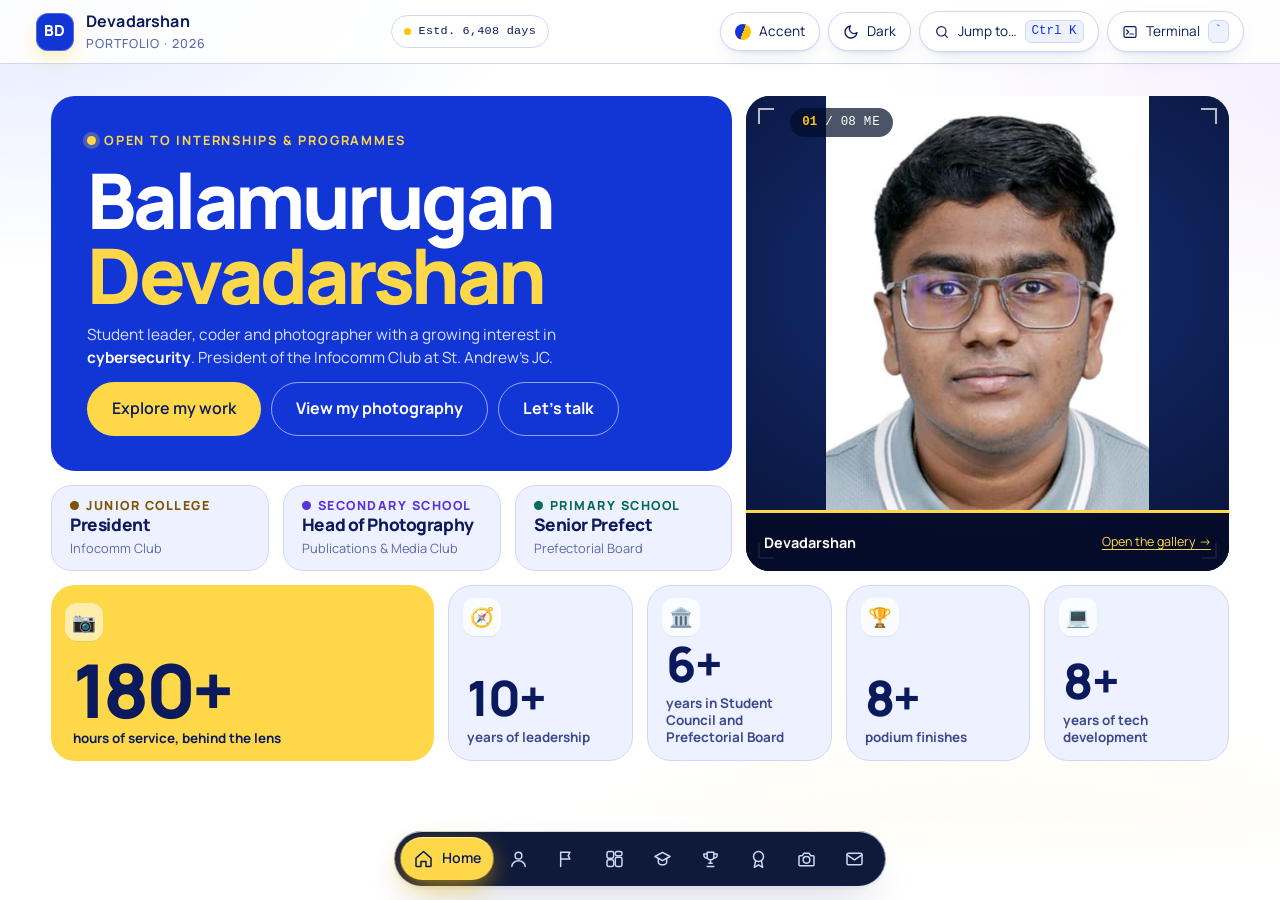
==== commit 37cc91ab: "Dock: always fit on tablets with labels on the current page only, and make it opaque" ====
--- a/index.html
+++ b/index.html
@@ -41,7 +41,7 @@
 }
 </script>
 <link rel="preconnect" href="https://fonts.googleapis.com"><link rel="preconnect" href="https://fonts.gstatic.com" crossorigin><link rel="stylesheet" href="https://fonts.googleapis.com/css2?family=Manrope:wght@400;500;600;700;800&display=swap">
-<link rel="stylesheet" href="style.css?v=e91c1d4f">
+<link rel="stylesheet" href="style.css?v=eb445e98">
 <link rel="stylesheet" href="polish.css?v=35a99f01">
 </head>
 <body>
--- a/style.css
+++ b/style.css
@@ -1320,3 +1320,13 @@
   #projects .head .repomini{align-self:stretch;display:flex;flex-direction:column;box-sizing:border-box}
   #projects .head .repomini>ul{flex:1;grid-auto-rows:1fr;align-content:stretch}
 }
+
+/* dock: always fits on tablets (labels only on the current page) and never lets content show through */
+@media (max-width:1280px){
+  .dock button span{display:none}
+  .dock button[aria-current="page"] span{display:inline}
+  .dock button{padding:10px 13px}
+  .dock{overflow-x:visible}
+}
+html .dock,html.px .dock{background:#071238;-webkit-backdrop-filter:none;backdrop-filter:none}
+html[data-theme="light"] .dock,html.px[data-theme="light"] .dock{background:#ffffff}
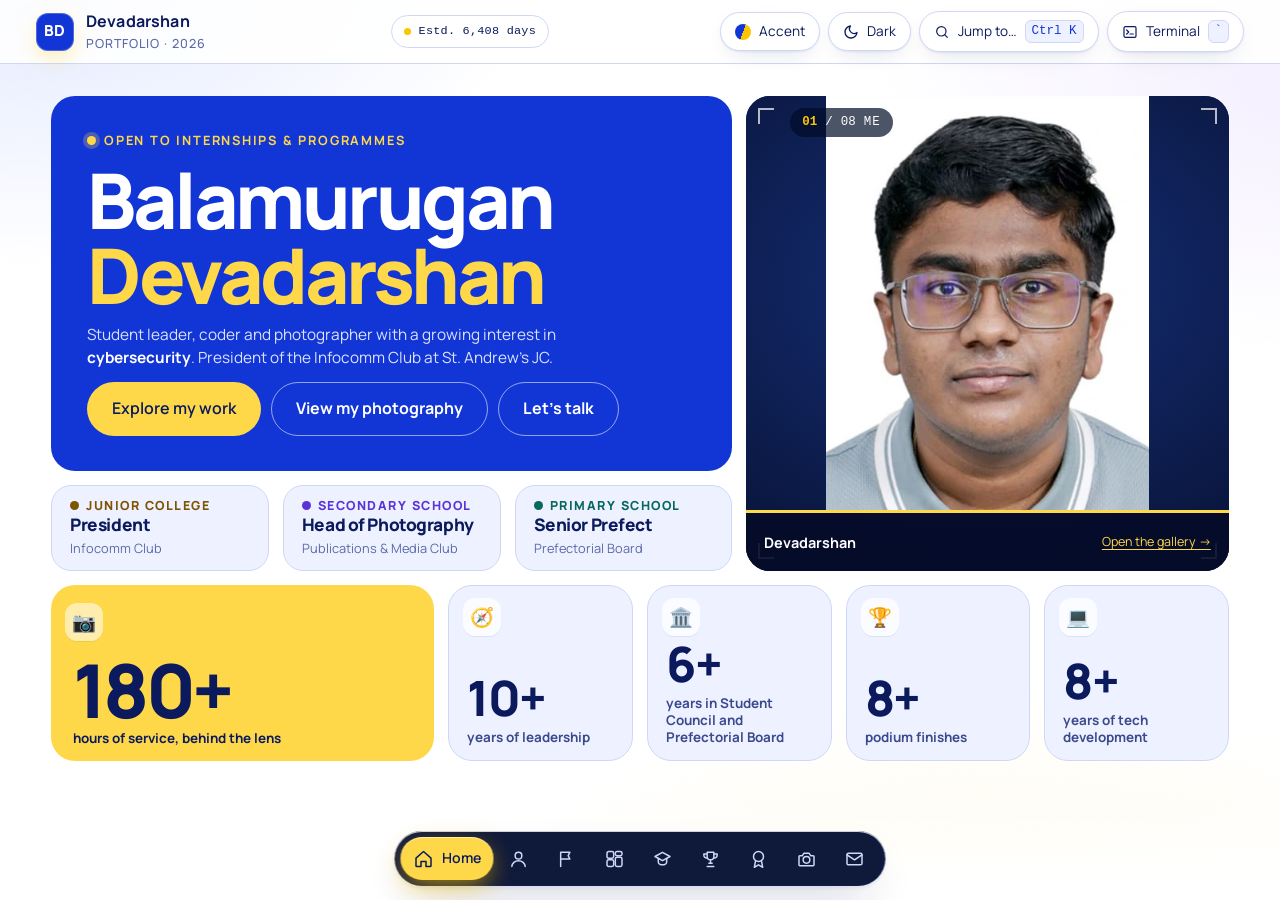
==== commit 5e62b66e: "Terminal: add repo, GitHub, security tool and site commands, plus Tab completion" ====
--- a/index.html
+++ b/index.html
@@ -936,7 +936,7 @@
 <div id="rain" aria-hidden="true"><canvas id="rainc"></canvas><p>MATRIX MODE · press Esc to exit</p></div>
 <div class="toast" id="toast" role="status" aria-live="polite"></div>
 
-<script src="script.js?v=8aa10c6b" defer></script>
+<script src="script.js?v=e6b51c20" defer></script>
 <script src="polish.js?v=7bdee424" defer></script>
 <script data-goatcounter="https://devadarshan95.goatcounter.com/count" async src="//gc.zgo.at/count.js"></script>
 </body>
